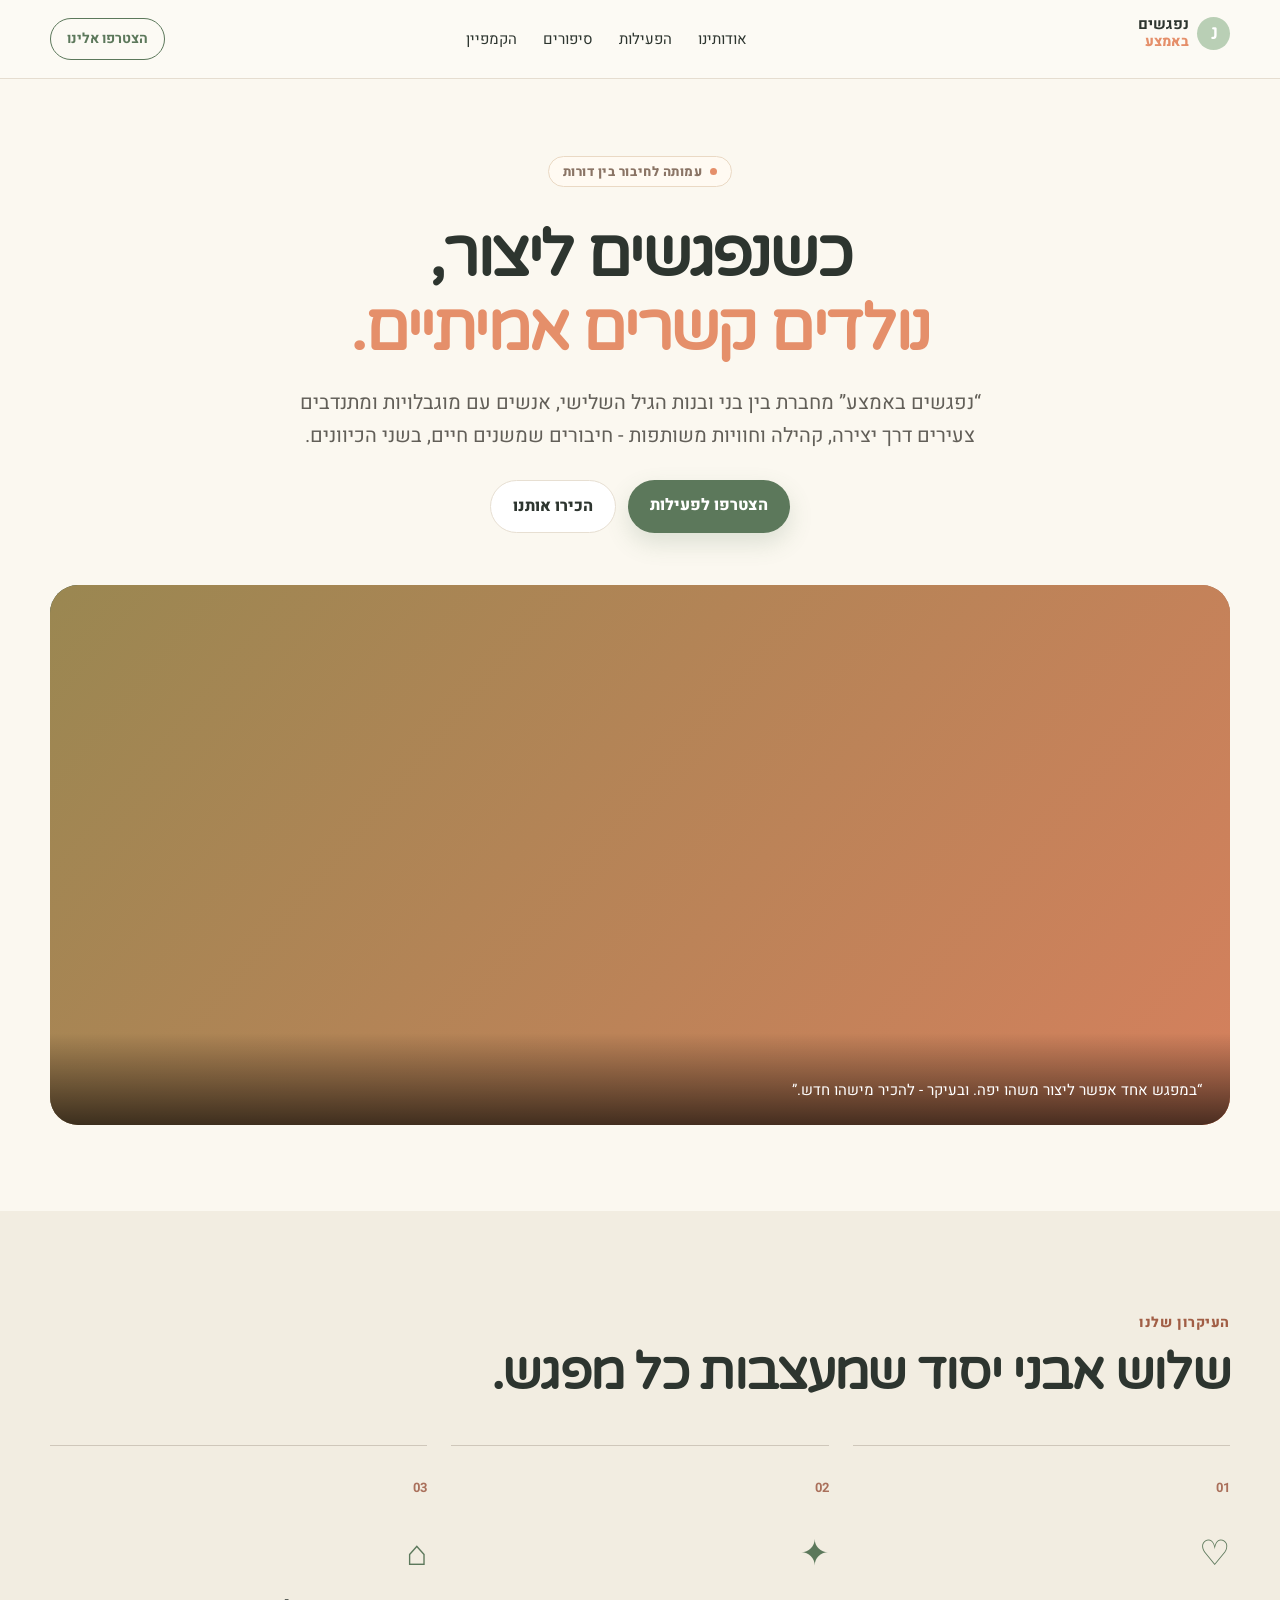
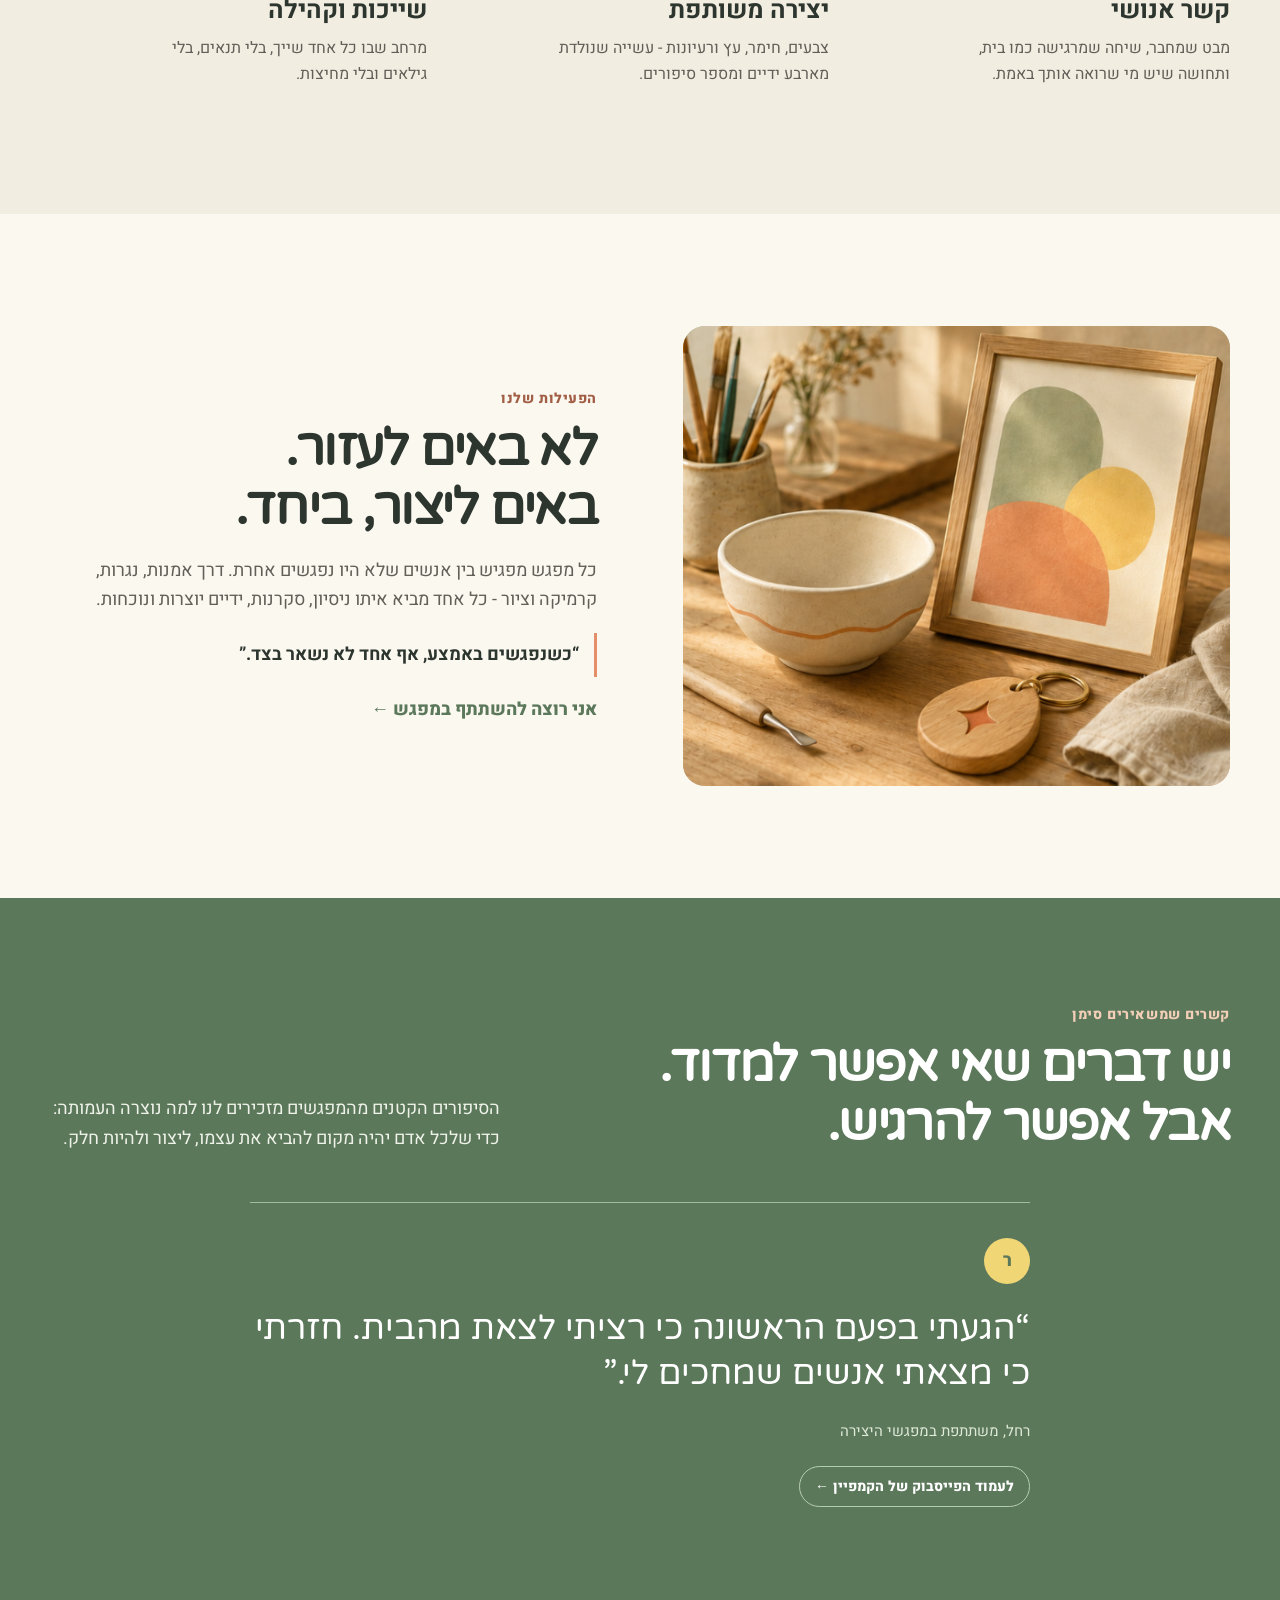
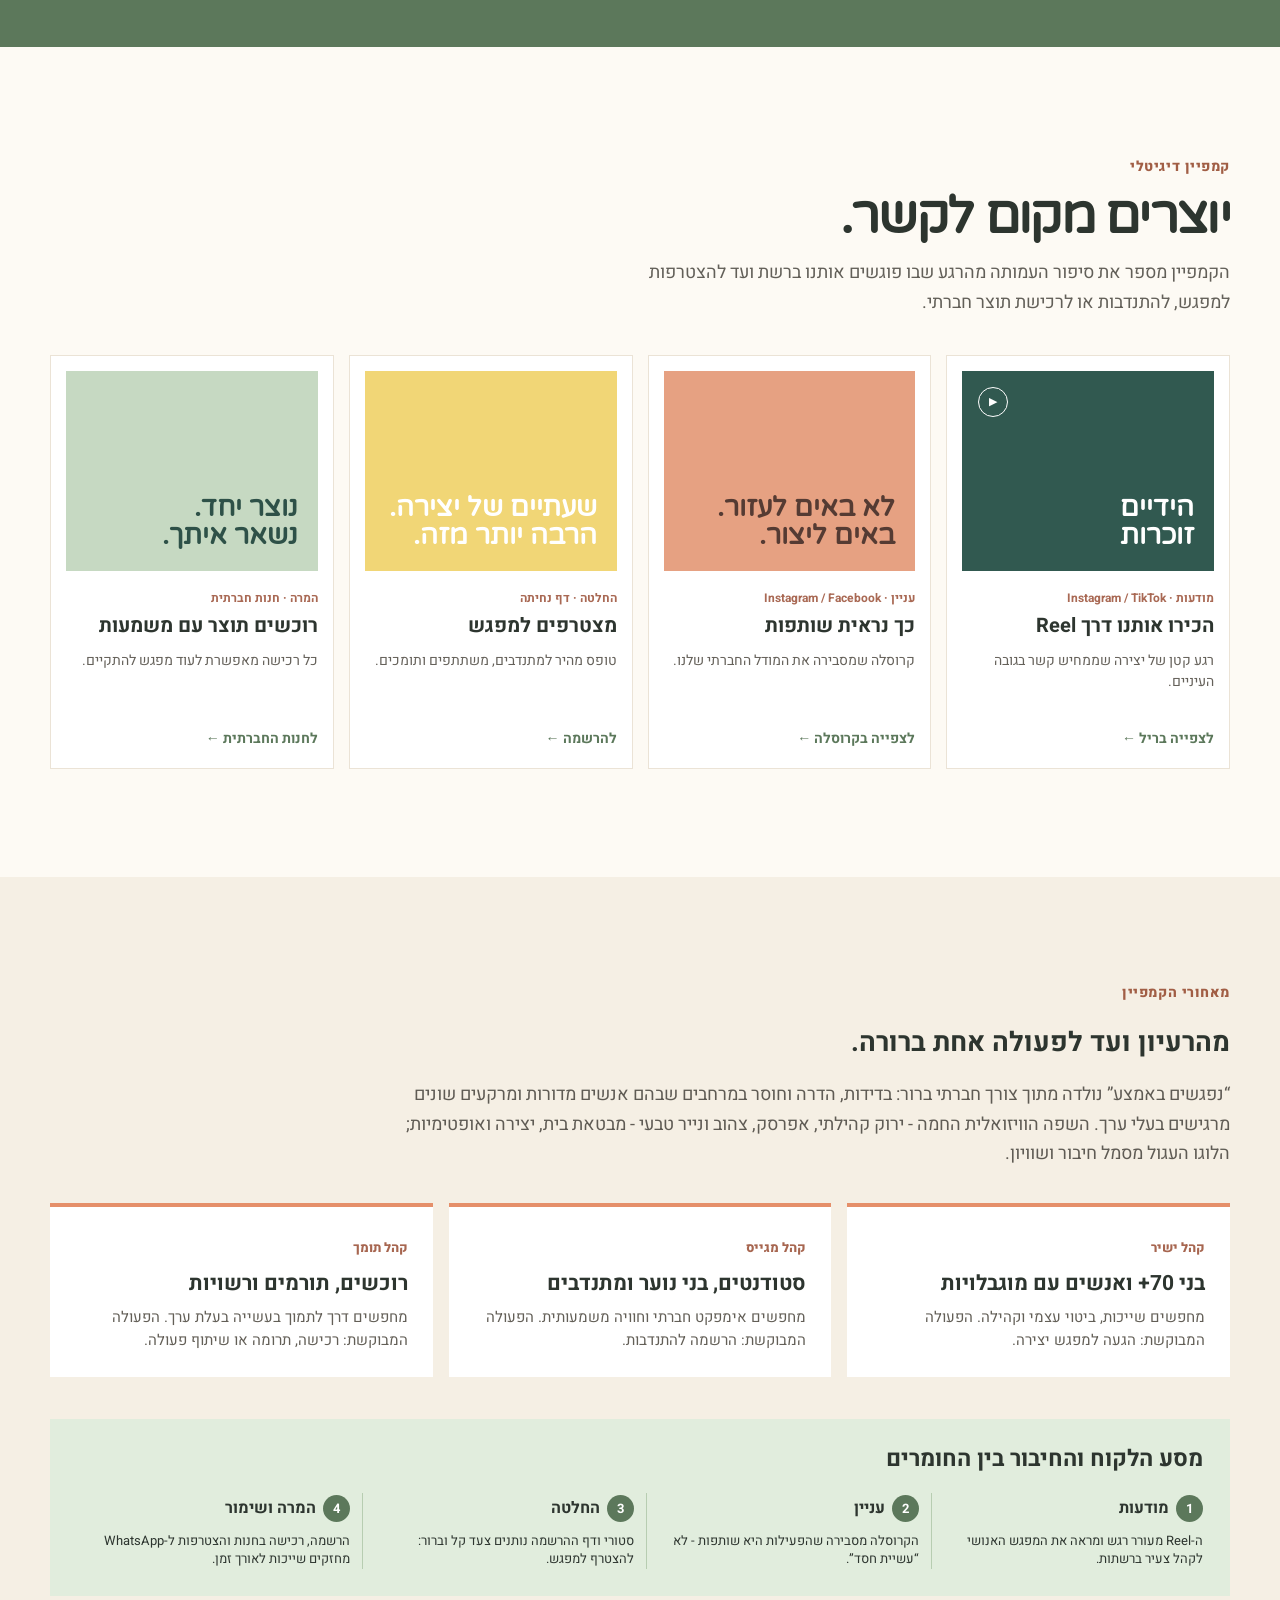
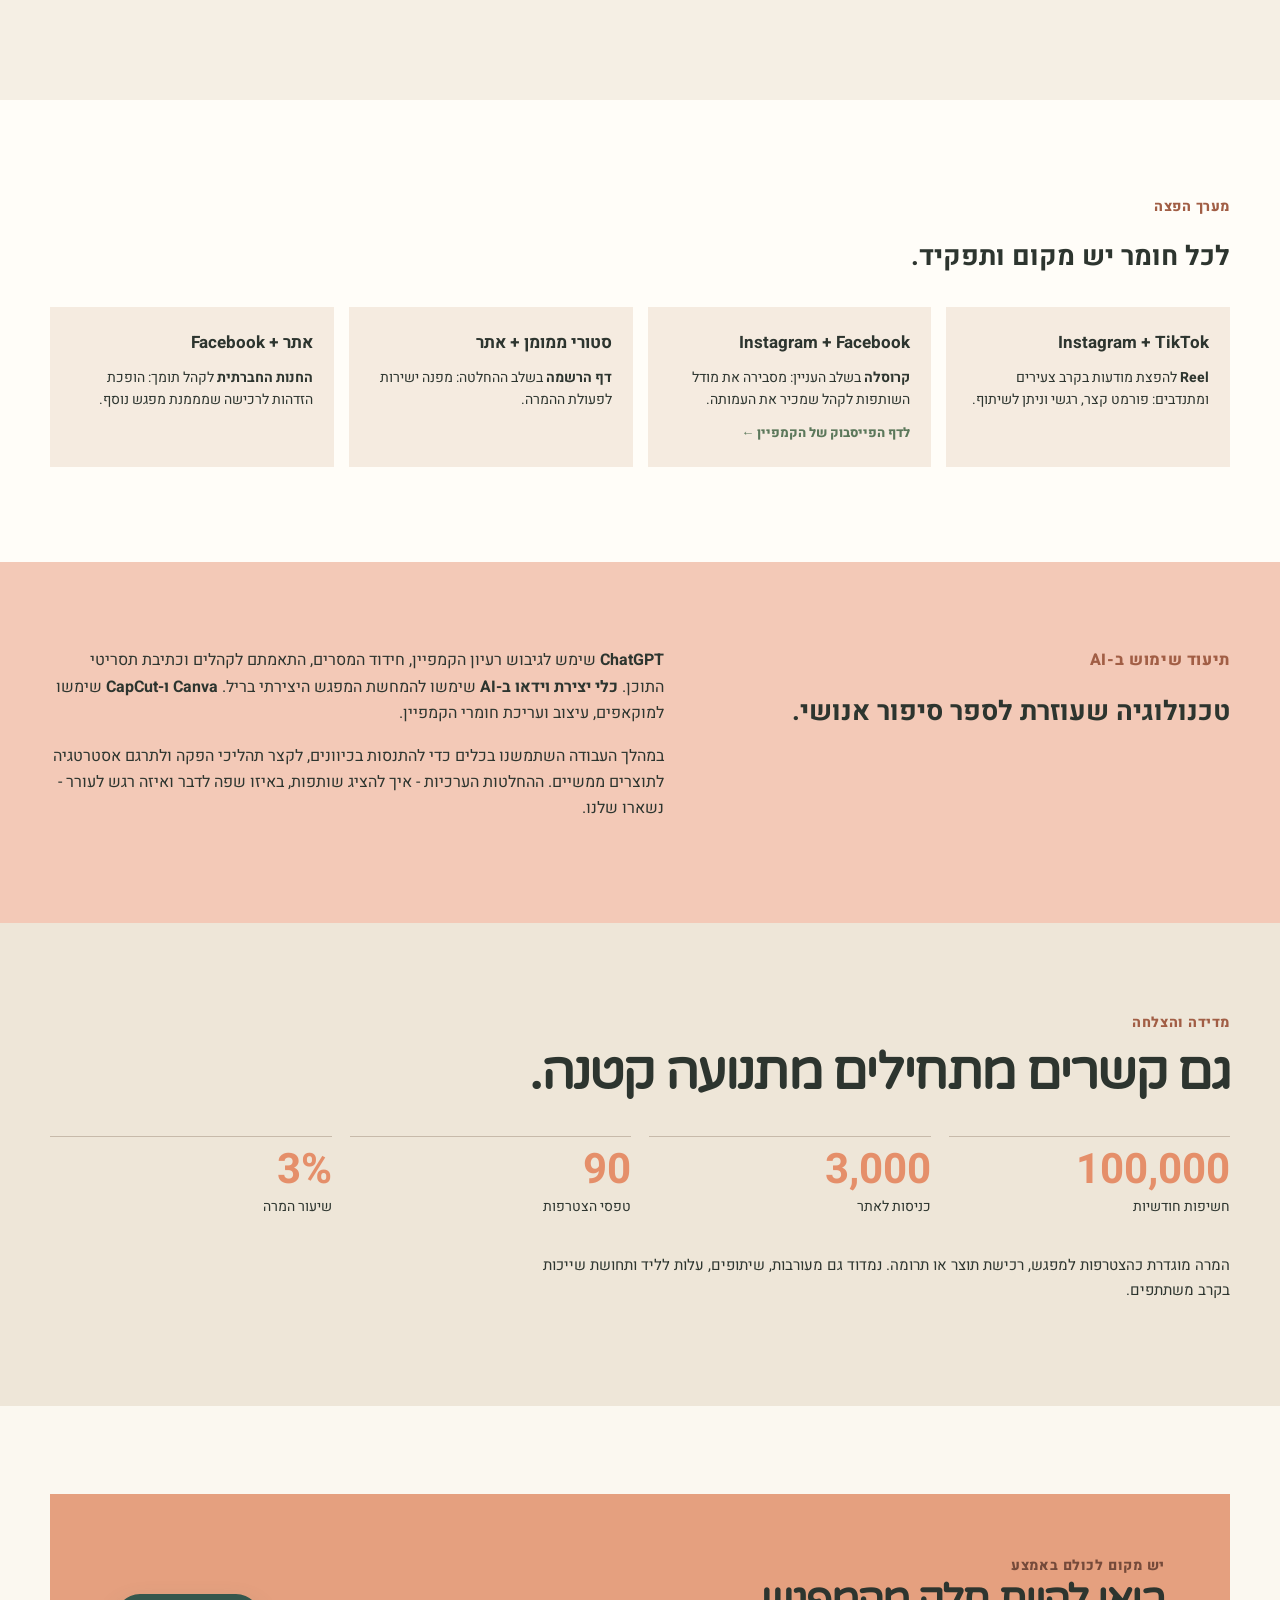
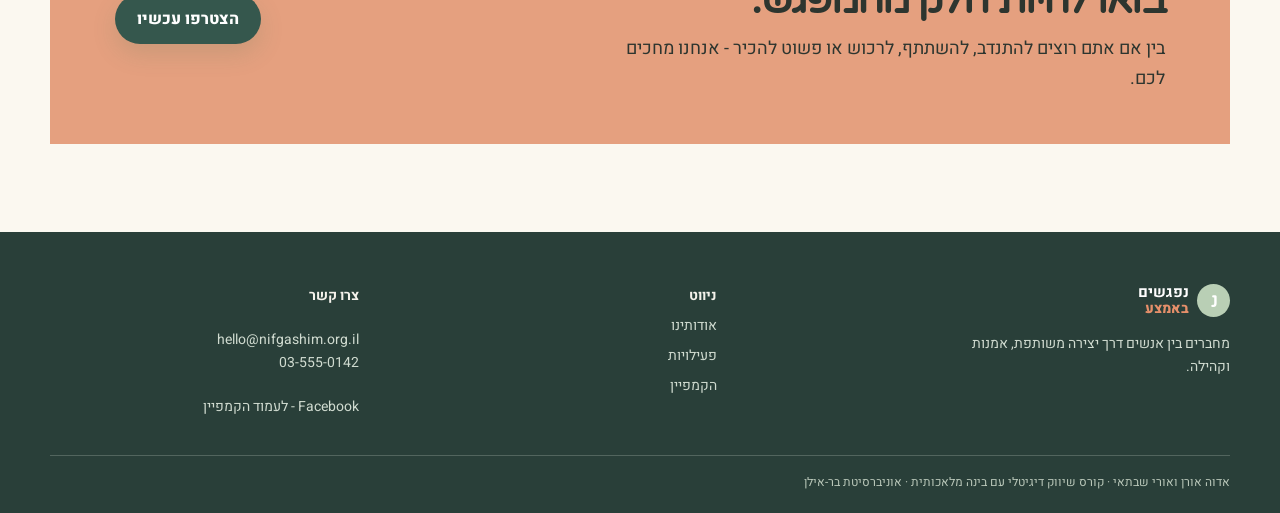
==== index.html @ edeb0e64 "Lock heart logo to a small inline size" ====
<!doctype html>
<html lang="he" dir="rtl">
<head>
  <meta charset="utf-8"><meta name="viewport" content="width=device-width, initial-scale=1">
  <title>נפגשים באמצע | יוצרים קשר, בונים משמעות</title>
  <meta name="description" content="עמותה שמחברת בין דורות ואנשים באמצעות יצירה משותפת, קהילה וקשרים אמיתיים.">
  <link rel="preconnect" href="https://fonts.googleapis.com"><link rel="preconnect" href="https://fonts.gstatic.com" crossorigin>
  <link href="https://fonts.googleapis.com/css2?family=Heebo:wght@400;500;600;700;800&family=Varela+Round&display=swap" rel="stylesheet">
  <link rel="stylesheet" href="styles.css">
</head>
<body>
  <header class="site-header"><div class="shell nav">
    <div class="brand-identity"><div class="brand-identity footer-brand"><a class="logo" href="#top"><span>נ</span><b>נפגשים</b><i>באמצע</i></a><span class="brand-heart" aria-hidden="true" style="display:inline-block;position:relative;width:36px;height:36px;overflow:hidden;flex:0 0 36px;vertical-align:middle"><img src="https://raw.githubusercontent.com/orishabtaihazut/meet-in-the-middle-campaign/main/campaign-assets/WhatsApp%20Image%202026-07-23%20at%2012.18.36.jpeg" alt="" style="position:absolute;display:block;width:129px;max-width:none;height:auto;left:-44px;top:-13px;mix-blend-mode:multiply"></span></div><span class="brand-heart" aria-hidden="true" style="display:inline-block;position:relative;width:36px;height:36px;overflow:hidden;flex:0 0 36px;vertical-align:middle"><img src="https://raw.githubusercontent.com/orishabtaihazut/meet-in-the-middle-campaign/main/campaign-assets/WhatsApp%20Image%202026-07-23%20at%2012.18.36.jpeg" alt="" style="position:absolute;display:block;width:129px;max-width:none;height:auto;left:-44px;top:-13px;mix-blend-mode:multiply"></span></div>
    <nav><a href="#about">אודותינו</a><a href="#activities">הפעילות</a><a href="#stories">סיפורים</a><a href="#campaign">הקמפיין</a></nav>
    <a class="nav-cta" href="campaign-assets/register.html">הצטרפו אלינו</a>
  </div></header>

  <main id="top">
    <section class="hero shell">
      <div class="hero-copy">
        <p class="kicker"><span></span> עמותה לחיבור בין דורות</p>
        <h1>כשנפגשים ליצור,<br><em>נולדים קשרים אמיתיים.</em></h1>
        <p class="hero-text">“נפגשים באמצע” מחברת בין בני ובנות הגיל השלישי, אנשים עם מוגבלויות ומתנדבים צעירים דרך יצירה, קהילה וחוויות משותפות - חיבורים שמשנים חיים, בשני הכיוונים.</p>
        <div class="hero-actions"><a class="button primary" href="campaign-assets/register.html">הצטרפו לפעילות</a><a class="button quiet" href="#activities">הכירו אותנו</a></div>
      </div>
      <div class="hero-media">
        <video autoplay muted loop playsinline poster="reel-poster.png"><source src="https://raw.githubusercontent.com/orishabtaihazut/meet-in-the-middle-campaign/main/campaign-assets/%D7%9C%D7%A2%D7%9E%D7%95%D7%AA%D7%94_%D7%A7%D7%95%D7%A8%D7%90%D7%99%D7%9D_%D7%B4%D7%A0%D7%A4%D7%92%D7%A9%D7%99%D7%9D_%D7%91%D7%90%D7%9E%D7%A6%D7%A2%D7%B4_.mp4" type="video/mp4"></video>
        <div class="video-fallback"><span>יוצרים<br>ביחד</span></div>
        <p>“במפגש אחד אפשר ליצור משהו יפה. ובעיקר - להכיר מישהו חדש.”</p>
      </div>
    </section>

    <section id="about" class="section principles"><div class="shell">
      <p class="section-label">העיקרון שלנו</p><h2>שלוש אבני יסוד שמעצבות כל מפגש.</h2>
      <div class="principle-grid">
        <article><span>01</span><div class="icon">♡</div><h3>קשר אנושי</h3><p>מבט שמחבר, שיחה שמרגישה כמו בית, ותחושה שיש מי שרואה אותך באמת.</p></article>
        <article><span>02</span><div class="icon">✦</div><h3>יצירה משותפת</h3><p>צבעים, חימר, עץ ורעיונות - עשייה שנולדת מארבע ידיים ומספר סיפורים.</p></article>
        <article><span>03</span><div class="icon">⌂</div><h3>שייכות וקהילה</h3><p>מרחב שבו כל אחד שייך, בלי תנאים, בלי גילאים ובלי מחיצות.</p></article>
      </div>
    </div></section>

    <section id="activities" class="story-section"><div class="shell story-layout">
      <div class="story-image"><img src="campaign-assets/%D7%A6%D7%99%D7%9C%D7%95%D7%9D%20%D7%9E%D7%A1%D7%9A%202026-07-23%20125324.png" alt="שולחן יצירה עם תוצרים של מפגש קהילתי"></div>
      <div><p class="section-label">הפעילות שלנו</p><h2>לא באים לעזור.<br>באים ליצור, ביחד.</h2><p>כל מפגש מפגיש בין אנשים שלא היו נפגשים אחרת. דרך אמנות, נגרות, קרמיקה וציור - כל אחד מביא איתו ניסיון, סקרנות, ידיים יוצרות ונוכחות.</p><p class="quote">“כשנפגשים באמצע, אף אחד לא נשאר בצד.”</p><a class="text-button" href="campaign-assets/register.html">אני רוצה להשתתף במפגש ←</a></div>
    </div></section>

    <section id="stories" class="impact"><div class="shell"><p class="section-label">קשרים שמשאירים סימן</p><div class="impact-head"><h2>יש דברים שאי אפשר למדוד.<br>אבל אפשר להרגיש.</h2><p>הסיפורים הקטנים מהמפגשים מזכירים לנו למה נוצרה העמותה: כדי שלכל אדם יהיה מקום להביא את עצמו, ליצור ולהיות חלק.</p></div>
      <div class="testimonial"><div class="avatar">ר</div><blockquote>“הגעתי בפעם הראשונה כי רציתי לצאת מהבית. חזרתי כי מצאתי אנשים שמחכים לי.”</blockquote><p>רחל, משתתפת במפגשי היצירה</p><a class="facebook-cta" href="https://www.facebook.com/profile.php?id=61591361755795&sk=about&locale=he_IL" target="_blank" rel="noopener">לעמוד הפייסבוק של הקמפיין ←</a></div>
    </div></section>

    <section id="campaign" class="campaign"><div class="shell">
      <p class="section-label">קמפיין דיגיטלי</p><h2>יוצרים מקום לקשר.</h2><p class="campaign-intro">הקמפיין מספר את סיפור העמותה מהרגע שבו פוגשים אותנו ברשת ועד להצטרפות למפגש, להתנדבות או לרכישת תוצר חברתי.</p>
      <div class="campaign-grid">
        <a href="campaign-assets/reel.html" class="campaign-card reel-card"><div class="card-visual"><span class="play">▶</span><b>הידיים<br>זוכרות</b></div><small>מודעות · Instagram / TikTok</small><h3>הכירו אותנו דרך Reel</h3><p>רגע קטן של יצירה שממחיש קשר בגובה העיניים.</p><strong>לצפייה בריל ←</strong></a>
        <a href="campaign-assets/carousel.html" class="campaign-card"><div class="card-visual peach"><b>לא באים לעזור.<br>באים ליצור.</b></div><small>עניין · Instagram / Facebook</small><h3>כך נראית שותפות</h3><p>קרוסלה שמסבירה את המודל החברתי שלנו.</p><strong>לצפייה בקרוסלה ←</strong></a>
        <a href="campaign-assets/register.html" class="campaign-card"><div class="card-visual yellow"><b>שעתיים של יצירה.<br>הרבה יותר מזה.</b></div><small>החלטה · דף נחיתה</small><h3>מצטרפים למפגש</h3><p>טופס מהיר למתנדבים, משתתפים ותומכים.</p><strong>להרשמה ←</strong></a>
        <a href="campaign-assets/shop.html" class="campaign-card"><div class="card-visual green"><b>נוצר יחד.<br>נשאר איתך.</b></div><small>המרה · חנות חברתית</small><h3>רוכשים תוצר עם משמעות</h3><p>כל רכישה מאפשרת לעוד מפגש להתקיים.</p><strong>לחנות החברתית ←</strong></a>
      </div>
    </div></section>

    <section class="campaign-blueprint"><div class="shell">
  <p class="section-label">מאחורי הקמפיין</p>
  <h2>מהרעיון ועד לפעולה אחת ברורה.</h2>
  <p class="blueprint-intro">“נפגשים באמצע” נולדה מתוך צורך חברתי ברור: בדידות, הדרה וחוסר במרחבים שבהם אנשים מדורות ומרקעים שונים מרגישים בעלי ערך. השפה הוויזואלית החמה - ירוק קהילתי, אפרסק, צהוב ונייר טבעי - מבטאת בית, יצירה ואופטימיות; הלוגו העגול מסמל חיבור ושוויון.</p>
  <div class="strategy-grid">
    <article><span>קהל ישיר</span><h3>בני 70+ ואנשים עם מוגבלויות</h3><p>מחפשים שייכות, ביטוי עצמי וקהילה. הפעולה המבוקשת: הגעה למפגש יצירה.</p></article>
    <article><span>קהל מגייס</span><h3>סטודנטים, בני נוער ומתנדבים</h3><p>מחפשים אימפקט חברתי וחוויה משמעותית. הפעולה המבוקשת: הרשמה להתנדבות.</p></article>
    <article><span>קהל תומך</span><h3>רוכשים, תורמים ורשויות</h3><p>מחפשים דרך לתמוך בעשייה בעלת ערך. הפעולה המבוקשת: רכישה, תרומה או שיתוף פעולה.</p></article>
  </div>
  <div class="funnel"><h3>מסע הלקוח והחיבור בין החומרים</h3><div><article><b>1</b><strong>מודעות</strong><p>ה-Reel מעורר רגש ומראה את המפגש האנושי לקהל צעיר ברשתות.</p></article><article><b>2</b><strong>עניין</strong><p>הקרוסלה מסבירה שהפעילות היא שותפות - לא “עשיית חסד”.</p></article><article><b>3</b><strong>החלטה</strong><p>סטורי ודף ההרשמה נותנים צעד קל וברור: להצטרף למפגש.</p></article><article><b>4</b><strong>המרה ושימור</strong><p>הרשמה, רכישה בחנות והצטרפות ל-WhatsApp מחזקים שייכות לאורך זמן.</p></article></div></div>
</div></section>
<section class="distribution-section"><div class="shell">
  <p class="section-label">מערך הפצה</p><h2>לכל חומר יש מקום ותפקיד.</h2>
  <div class="distribution-grid"><article><b>Instagram + TikTok</b><p><strong>Reel</strong> להפצת מודעות בקרב צעירים ומתנדבים: פורמט קצר, רגשי וניתן לשיתוף.</p></article><article><b>Instagram + Facebook</b><p><strong>קרוסלה</strong> בשלב העניין: מסבירה את מודל השותפות לקהל שמכיר את העמותה.</p><a class="channel-link" href="https://www.facebook.com/profile.php?id=61591361755795&sk=about&locale=he_IL" target="_blank" rel="noopener">לדף הפייסבוק של הקמפיין ←</a></article><article><b>סטורי ממומן + אתר</b><p><strong>דף הרשמה</strong> בשלב ההחלטה: מפנה ישירות לפעולת ההמרה.</p></article><article><b>אתר + Facebook</b><p><strong>החנות החברתית</strong> לקהל תומך: הופכת הזדהות לרכישה שמממנת מפגש נוסף.</p></article></div>
</div></section>
<section class="ai-section"><div class="shell ai-layout"><div><p class="section-label">תיעוד שימוש ב-AI</p><h2>טכנולוגיה שעוזרת לספר סיפור אנושי.</h2></div><div><p><strong>ChatGPT</strong> שימש לגיבוש רעיון הקמפיין, חידוד המסרים, התאמתם לקהלים וכתיבת תסריטי התוכן. <strong>כלי יצירת וידאו ב-AI</strong> שימשו להמחשת המפגש היצירתי בריל. <strong>Canva ו-CapCut</strong> שימשו למוקאפים, עיצוב ועריכת חומרי הקמפיין.</p><p>במהלך העבודה השתמשנו בכלים כדי להתנסות בכיוונים, לקצר תהליכי הפקה ולתרגם אסטרטגיה לתוצרים ממשיים. ההחלטות הערכיות - איך להציג שותפות, באיזו שפה לדבר ואיזה רגש לעורר - נשארו שלנו.</p></div></div></section>
<section class="metrics"><div class="shell"><p class="section-label">מדידה והצלחה</p><h2>גם קשרים מתחילים מתנועה קטנה.</h2><div class="metric-grid"><div><b>100,000</b><span>חשיפות חודשיות</span></div><div><b>3,000</b><span>כניסות לאתר</span></div><div><b>90</b><span>טפסי הצטרפות</span></div><div><b>3%</b><span>שיעור המרה</span></div></div><p>המרה מוגדרת כהצטרפות למפגש, רכישת תוצר או תרומה. נמדוד גם מעורבות, שיתופים, עלות לליד ותחושת שייכות בקרב משתתפים.</p></div></section>

    <section class="join"><div class="shell join-box"><div><p class="section-label">יש מקום לכולם באמצע</p><h2>בואו להיות חלק מהמפגש.</h2><p>בין אם אתם רוצים להתנדב, להשתתף, לרכוש או פשוט להכיר - אנחנו מחכים לכם.</p></div><a class="button primary" href="campaign-assets/register.html">הצטרפו עכשיו</a></div></section>
  </main>

  <footer><div class="shell footer-grid"><div><a class="logo" href="#top"><span>נ</span><b>נפגשים</b><i>באמצע</i></a><p>מחברים בין אנשים דרך יצירה משותפת, אמנות וקהילה.</p></div><div><b>ניווט</b><a href="#about">אודותינו</a><a href="#activities">פעילויות</a><a href="#campaign">הקמפיין</a></div><div><b>צרו קשר</b><p>hello@nifgashim.org.il<br>03-555-0142</p><a href="https://www.facebook.com/profile.php?id=61591361755795&sk=about&locale=he_IL" target="_blank" rel="noopener">Facebook - לעמוד הקמפיין</a></div></div><div class="shell credits">אדוה אורן ואורי שבתאי · קורס שיווק דיגיטלי עם בינה מלאכותית · אוניברסיטת בר-אילן</div></footer>
</body></html>
---- styles.css ----
:root{--ink:#2d352f;--forest:#5c785b;--sage:#b9cfb5;--peach:#e58f6a;--paper:#fbf8f0;--sand:#f2eadc;--yellow:#f1d676;--line:#e5ddd0}*{box-sizing:border-box}html{scroll-behavior:smooth}body{margin:0;background:var(--paper);color:var(--ink);font:18px/1.65 Heebo,Arial,sans-serif}.shell{width:min(1180px,calc(100% - 48px));margin:auto}.site-header{border-bottom:1px solid var(--line);background:#fcfaf4}.nav{min-height:78px;display:flex;align-items:center;justify-content:space-between;gap:24px}.logo{display:inline-grid;grid-template-columns:34px auto;grid-template-rows:17px 17px;column-gap:7px;align-items:center;line-height:1;text-decoration:none;color:var(--ink);font-weight:800}.logo span{grid-row:1/3;width:33px;height:33px;border-radius:50%;background:var(--sage);color:white;display:grid;place-items:center;font-family:'Varela Round';font-size:18px}.logo b{font-size:15px}.logo i{font-size:14px;font-style:normal;color:var(--peach)}.nav nav{display:flex;gap:26px}.nav nav a{font-size:15px;text-decoration:none;color:var(--ink)}.nav-cta{border:1px solid var(--forest);padding:8px 16px;border-radius:50px;text-decoration:none;color:var(--forest);font-size:14px;font-weight:700}.hero{padding:76px 0 86px;text-align:center}.hero-copy{max-width:850px;margin:auto}.kicker,.section-label{color:#a15e45;letter-spacing:.04em;font-size:14px;font-weight:800;margin:0 0 13px}.kicker{display:inline-flex;align-items:center;gap:8px;padding:4px 14px;border:1px solid #ead9c4;border-radius:40px;background:#fffaf2;color:#8a7465;font-size:13px}.kicker span{width:7px;height:7px;background:var(--peach);border-radius:50%}.hero h1,h2,h3{line-height:1.15}.hero h1{font-family:'Varela Round',Heebo;font-size:clamp(42px,5vw,70px);letter-spacing:-2.6px;margin:19px 0 20px}.hero h1 em{font-style:normal;color:var(--peach)}.hero-text{max-width:730px;margin:0 auto;color:#625f58;font-size:20px}.hero-actions{display:flex;justify-content:center;gap:12px;margin:28px 0 52px}.button{display:inline-block;padding:12px 22px;border-radius:50px;text-decoration:none;font-weight:800;font-size:16px}.primary{background:var(--forest);color:white;box-shadow:0 10px 23px #5c785b30}.quiet{background:#fff;border:1px solid #e7dfd2;color:var(--ink)}.hero-media{height:min(64vw,540px);position:relative;overflow:hidden;border-radius:28px;background:linear-gradient(130deg,#9a8751,#d5805d)}.hero-media video{width:100%;height:100%;object-fit:cover;display:block}.video-fallback{position:absolute;inset:0;display:grid;place-items:center;color:#fff;font:bold 70px/1 'Varela Round';background:radial-gradient(circle,#8aa58a 0 21%,transparent 22%),linear-gradient(130deg,#2e4d45,#d4815d);z-index:-1}.hero-media p{position:absolute;bottom:0;margin:0;width:100%;padding:45px 28px 22px;background:linear-gradient(transparent,rgba(0,0,0,.65));color:white;text-align:right;font-size:15px}.section{padding:100px 0}.principles{background:#f2ede1}.section-label{margin-bottom:10px}.principles h2,.story-layout h2,.impact h2,.campaign h2,.metrics h2,.join h2{font-family:'Varela Round',Heebo;font-size:clamp(34px,4vw,52px);letter-spacing:-1.7px;margin:0}.principle-grid{display:grid;grid-template-columns:repeat(3,1fr);gap:24px;margin-top:42px}.principle-grid article{padding:26px 0;border-top:1px solid #cfc7ba}.principle-grid span{color:#aa705b;font-size:13px;font-weight:700}.icon{font-size:35px;color:var(--forest);margin:25px 0 13px}.principle-grid h3{font-size:25px;margin:0 0 9px}.principle-grid p{font-size:16px;max-width:295px;margin:0;color:#625f58}.story-section{padding:112px 0}.story-layout{display:grid;grid-template-columns:1fr 1fr;gap:86px;align-items:center}.story-image{height:460px;border-radius:22px;position:relative;overflow:hidden;background:linear-gradient(145deg,#a7c1a3,#e79670);display:grid;place-items:center}.round-art{height:210px;width:210px;border-radius:50%;display:grid;place-items:center;background:#f4db7e;color:#e68967;font-size:95px}.story-image p{position:absolute;bottom:15px;right:20px;color:#fff;font-weight:700;margin:0}.story-layout>div:last-child>p:not(.section-label):not(.quote){color:#625f58}.quote{border-right:3px solid var(--peach);padding:7px 15px;font-weight:700}.text-button{color:var(--forest);font-weight:800;text-decoration:none}.impact{padding:105px 0;background:var(--forest);color:white}.impact .section-label{color:#f4cfb8}.impact-head{display:grid;grid-template-columns:1.2fr .8fr;gap:55px;align-items:end}.impact-head p{margin:0;color:#eff3e9}.testimonial{margin:48px auto 0;max-width:780px;padding:35px 0;border-top:1px solid #a2bc9c}.avatar{width:46px;height:46px;border-radius:50%;background:var(--yellow);display:grid;place-items:center;color:var(--forest);font-weight:800}.testimonial blockquote{font-family:'Varela Round';font-size:clamp(22px,3vw,34px);line-height:1.35;margin:22px 0}.testimonial p{font-size:15px;color:#dfead9}.campaign{padding:108px 0;background:#fdfaf4}.campaign-intro{max-width:640px;margin-top:11px;color:#625f58}.campaign-grid{display:grid;grid-template-columns:repeat(4,1fr);gap:15px;margin-top:37px}.campaign-card{background:#fff;text-decoration:none;color:var(--ink);border:1px solid #ebe3d6;padding:15px;transition:transform .18s}.campaign-card:hover{transform:translateY(-4px)}.card-visual{height:200px;background:#315950;color:#fff;padding:20px;display:flex;flex-direction:column;justify-content:end;font-size:27px;line-height:1.05;position:relative}.card-visual b{font-family:'Varela Round'}.play{position:absolute;top:16px;left:16px;border:1px solid #fff;border-radius:50%;width:30px;height:30px;font-size:11px;display:grid;place-items:center}.peach{background:#e6a182;color:#553b33}.yellow{background:var(--yellow)}.green{background:#c6d9c2;color:#2e5148}.campaign-card small{display:block;color:#a96954;font-weight:700;font-size:12px;margin-top:18px}.campaign-card h3{font-size:20px;margin:6px 0}.campaign-card p{font-size:14px;line-height:1.45;color:#65615a;min-height:58px}.campaign-card strong{color:var(--forest);font-size:14px}.metrics{background:#eee6d8;padding:88px 0}.metric-grid{display:grid;grid-template-columns:repeat(4,1fr);gap:18px;margin:33px 0}.metric-grid div{border-top:1px solid #c7baaa;padding-top:12px}.metric-grid b{display:block;font-size:42px;line-height:1;color:var(--peach)}.metric-grid span{font-size:14px}.metrics>div>p:last-child{font-size:15px;max-width:720px}.join{padding:88px 0}.join-box{background:#e5a07f;padding:50px 65px;display:flex;justify-content:space-between;align-items:center;gap:35px}.join .section-label{color:#754a3a}.join h2{font-size:41px}.join p{max-width:570px;margin:10px 0 0}.join .primary{background:#35574d}footer{background:#293f39;color:#f4f2eb;padding:52px 0 20px}.footer-grid{display:grid;grid-template-columns:1.5fr 1fr 1fr;gap:50px}.footer-grid .logo{color:#fff}.footer-grid p{font-size:14px;color:#d0dbd0;max-width:300px}.footer-grid>div:nth-child(n+2){display:flex;flex-direction:column;gap:7px;font-size:14px}.footer-grid a{color:#d0dbd0;text-decoration:none}.credits{border-top:1px solid #52655e;margin-top:37px;padding-top:17px;font-size:12px;color:#b9c7b9}@media(max-width:760px){.shell{width:calc(100% - 32px)}nav nav,.nav-cta{display:none}.hero{padding:55px 0 60px}.hero-text{font-size:17px}.hero-media{height:390px}.section,.story-section,.impact,.campaign{padding:70px 0}.principle-grid,.campaign-grid,.metric-grid{grid-template-columns:1fr 1fr}.story-layout,.impact-head{grid-template-columns:1fr;gap:30px}.story-image{height:330px}.join-box{padding:35px;display:block}.join .button{margin-top:23px}.footer-grid{grid-template-columns:1fr;gap:25px}}@media(max-width:460px){.principle-grid,.campaign-grid,.metric-grid{grid-template-columns:1fr}.hero h1{font-size:40px}.hero-actions{flex-direction:column}.button{text-align:center}.hero-media{height:310px}}.campaign-blueprint{padding:104px 0;background:#f5efe4}.blueprint-intro{max-width:850px;margin:14px 0 34px;color:#5f5b54}.strategy-grid{display:grid;grid-template-columns:repeat(3,1fr);gap:16px}.strategy-grid article{padding:25px;background:#fff;border-top:4px solid var(--peach)}.strategy-grid span{font-size:13px;color:#a76650;font-weight:800}.strategy-grid h3{font-size:21px;margin:10px 0}.strategy-grid p{font-size:15px;line-height:1.55;margin:0;color:#635f57}.funnel{margin-top:42px;padding:27px;background:#e1eddd}.funnel h3{font-size:23px;margin:0 0 20px}.funnel>div{display:grid;grid-template-columns:repeat(4,1fr);gap:12px}.funnel article{padding-left:10px;border-left:1px solid #b7cdb1}.funnel article:last-child{border-left:0}.funnel b{display:inline-grid;width:27px;height:27px;place-items:center;border-radius:50%;background:var(--forest);color:#fff;font-size:13px;margin-left:7px}.funnel strong{font-size:16px}.funnel p{font-size:13px;line-height:1.45;margin:9px 0 0}.distribution-section{padding:95px 0;background:#fffdf8}.distribution-grid{display:grid;grid-template-columns:repeat(4,1fr);gap:15px;margin-top:35px}.distribution-grid article{padding:21px;background:#f5ebe0}.distribution-grid b{font-size:17px}.distribution-grid p{font-size:14px;line-height:1.55;margin:10px 0 0}.ai-section{padding:85px 0;background:#f3c9b7}.ai-layout{display:grid;grid-template-columns:1fr 1.25fr;gap:75px}.ai-layout p{font-size:16px;line-height:1.65;margin:0 0 16px}@media(max-width:760px){.strategy-grid,.distribution-grid,.funnel>div,.ai-layout{grid-template-columns:1fr}.funnel article{border-left:0;border-bottom:1px solid #b7cdb1;padding:0 0 12px}.funnel article:last-child{border-bottom:0}}.channel-link{display:inline-block;margin-top:11px;color:var(--forest);font-size:13px;font-weight:800;text-decoration:none}.facebook-cta{display:inline-block;margin-top:7px;color:#fff;border:1px solid #b7cdb1;border-radius:30px;padding:8px 15px;font-size:14px;font-weight:800;text-decoration:none}
.story-image img{width:100%;height:100%;display:block;object-fit:cover;object-position:right center}

.brand-identity{display:flex;align-items:center;gap:9px}.brand-heart{width:42px;height:42px;overflow:hidden;position:relative;display:block;flex:0 0 42px}.brand-heart img{position:absolute;width:150px;max-width:none;height:auto;left:-52px;top:-15px;mix-blend-mode:multiply}.footer-brand{margin-bottom:12px}.footer-brand .brand-heart{width:39px;height:39px;flex-basis:39px}.footer-brand .brand-heart img{transform:scale(.93);transform-origin:top left}@media(max-width:460px){.brand-heart{width:38px;height:38px;flex-basis:38px}}
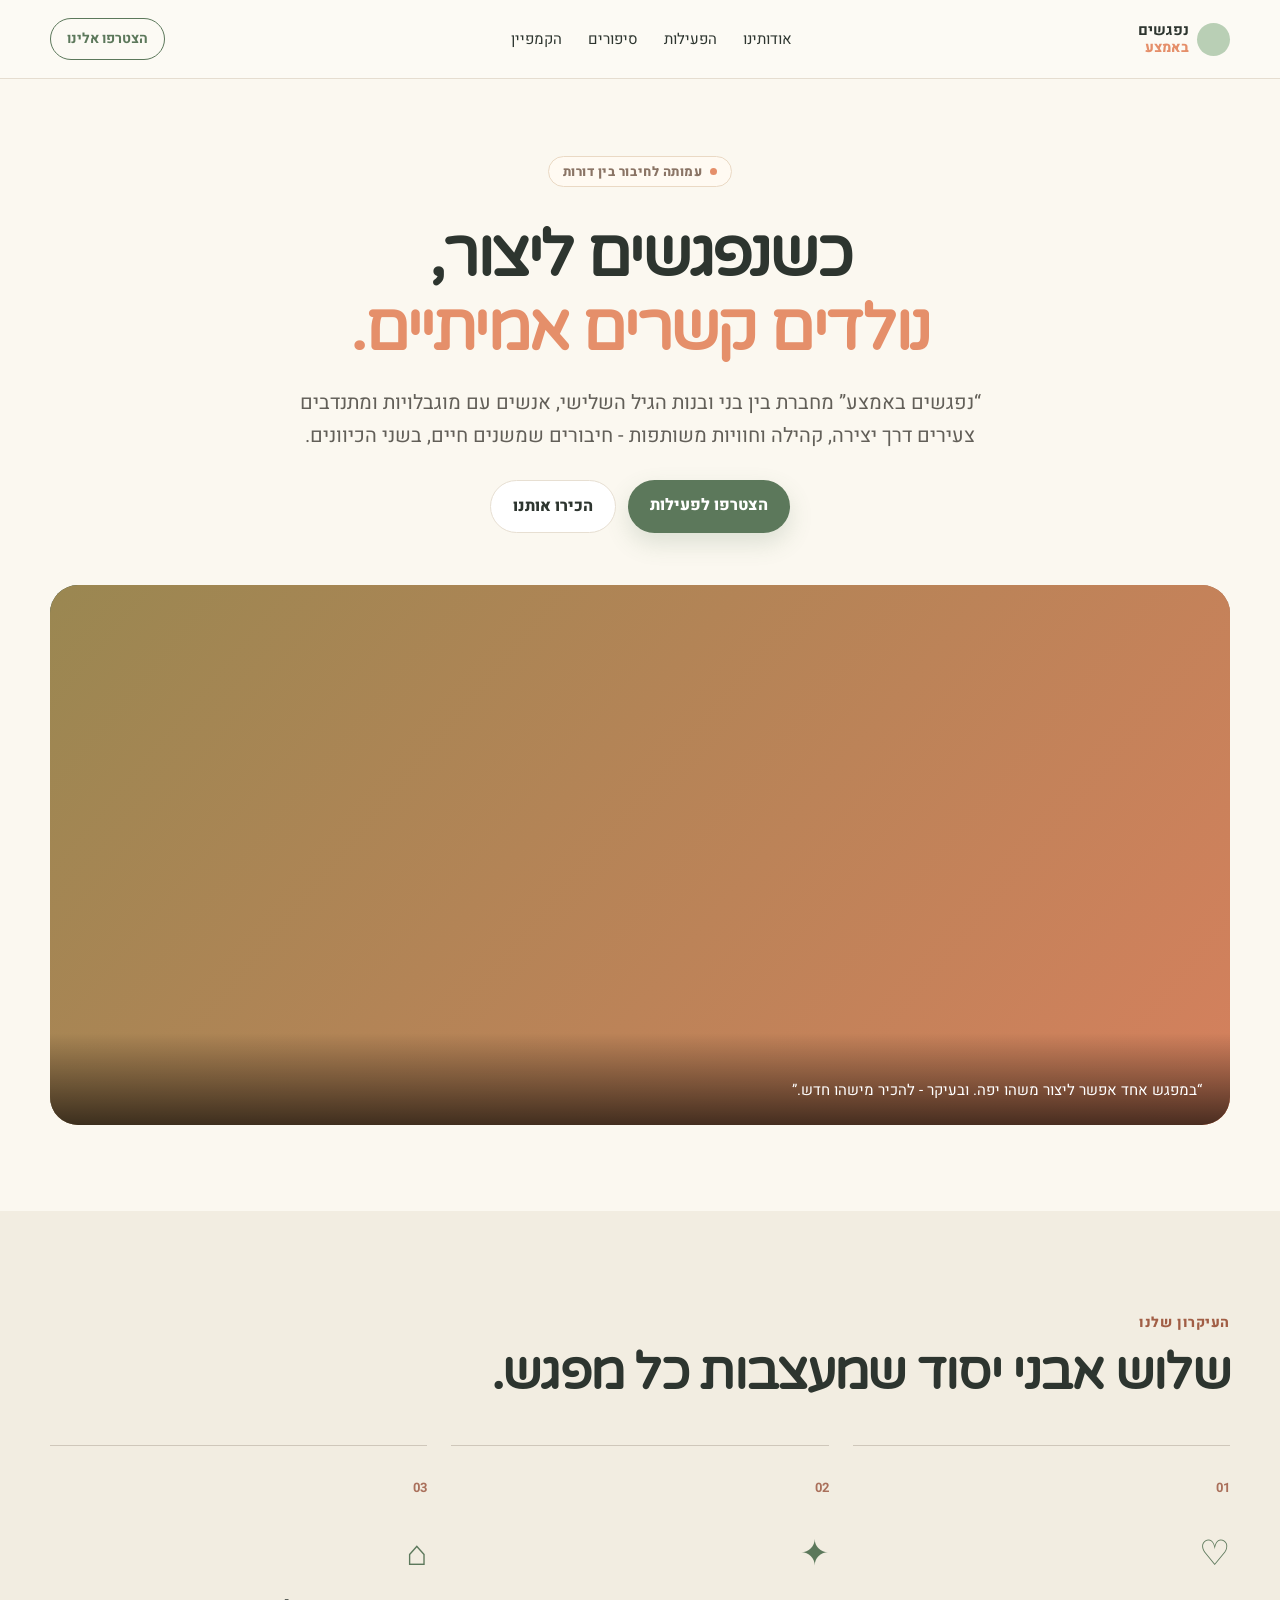
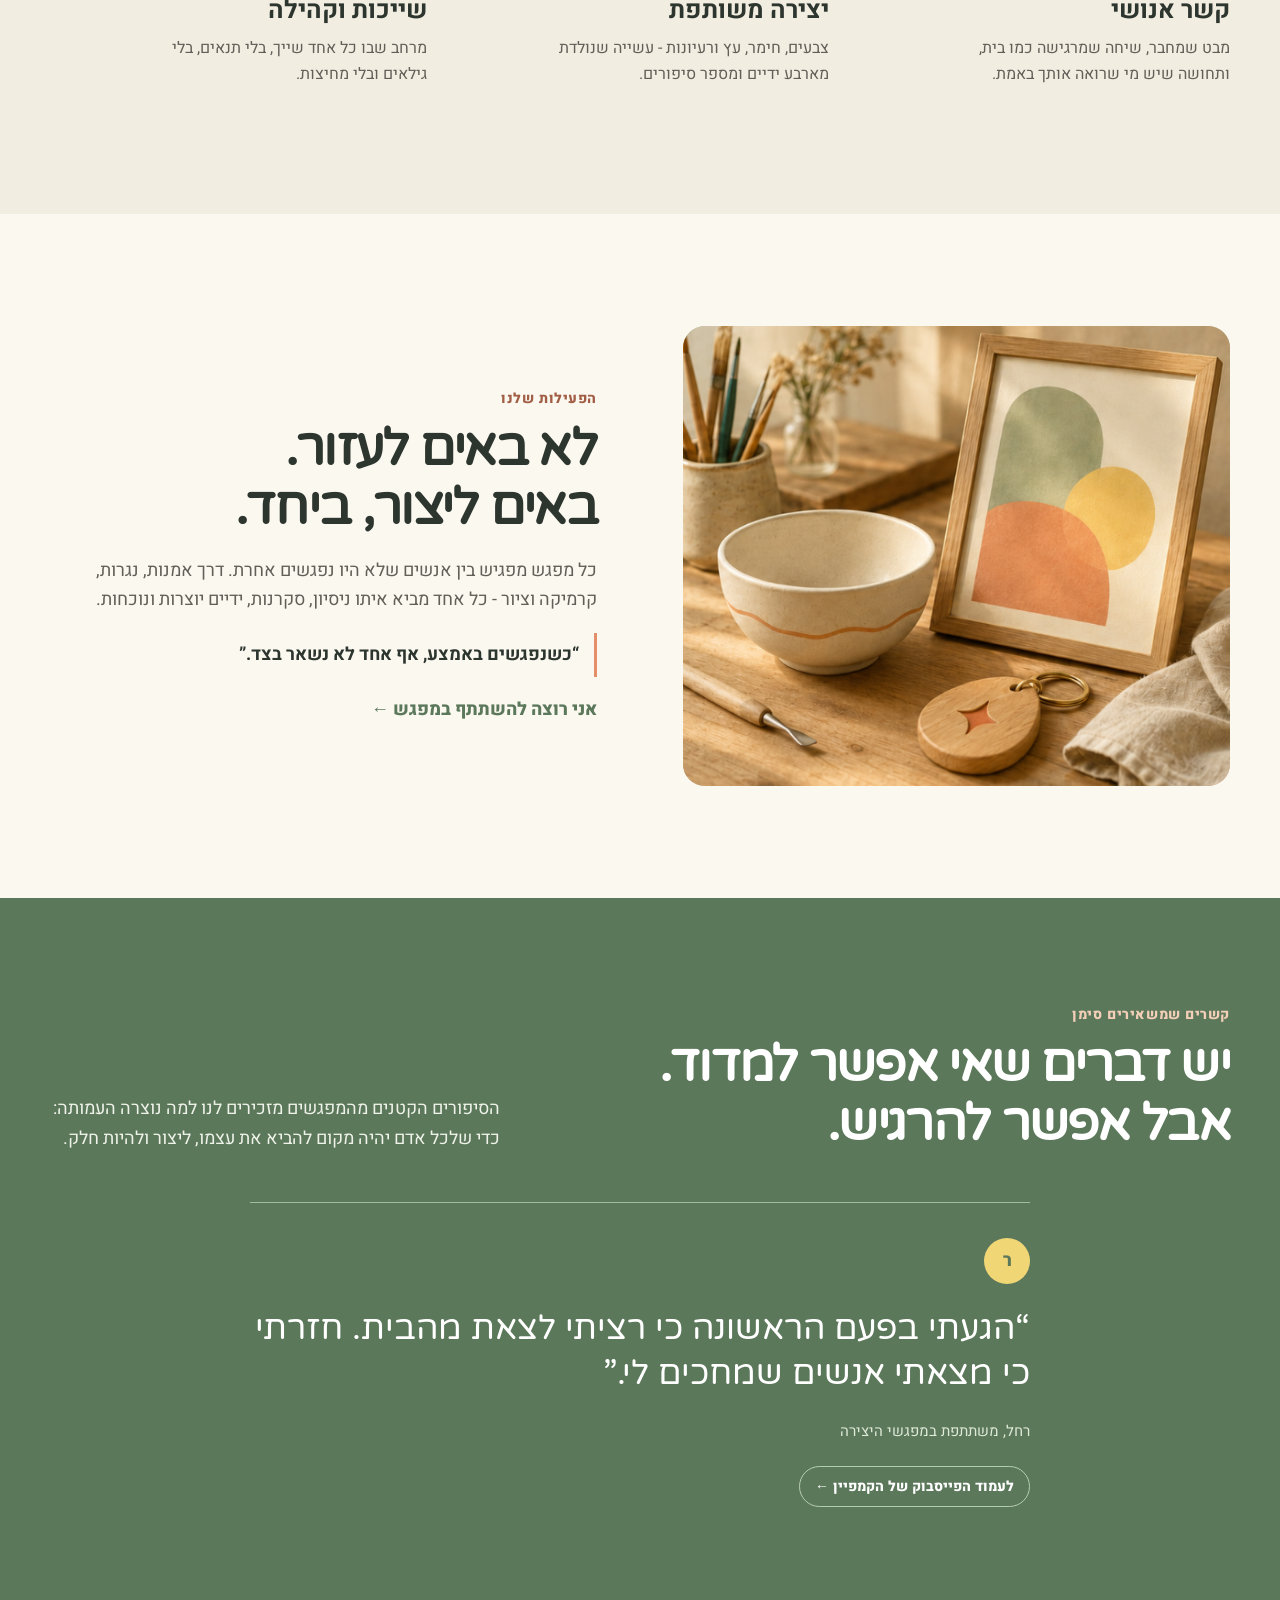
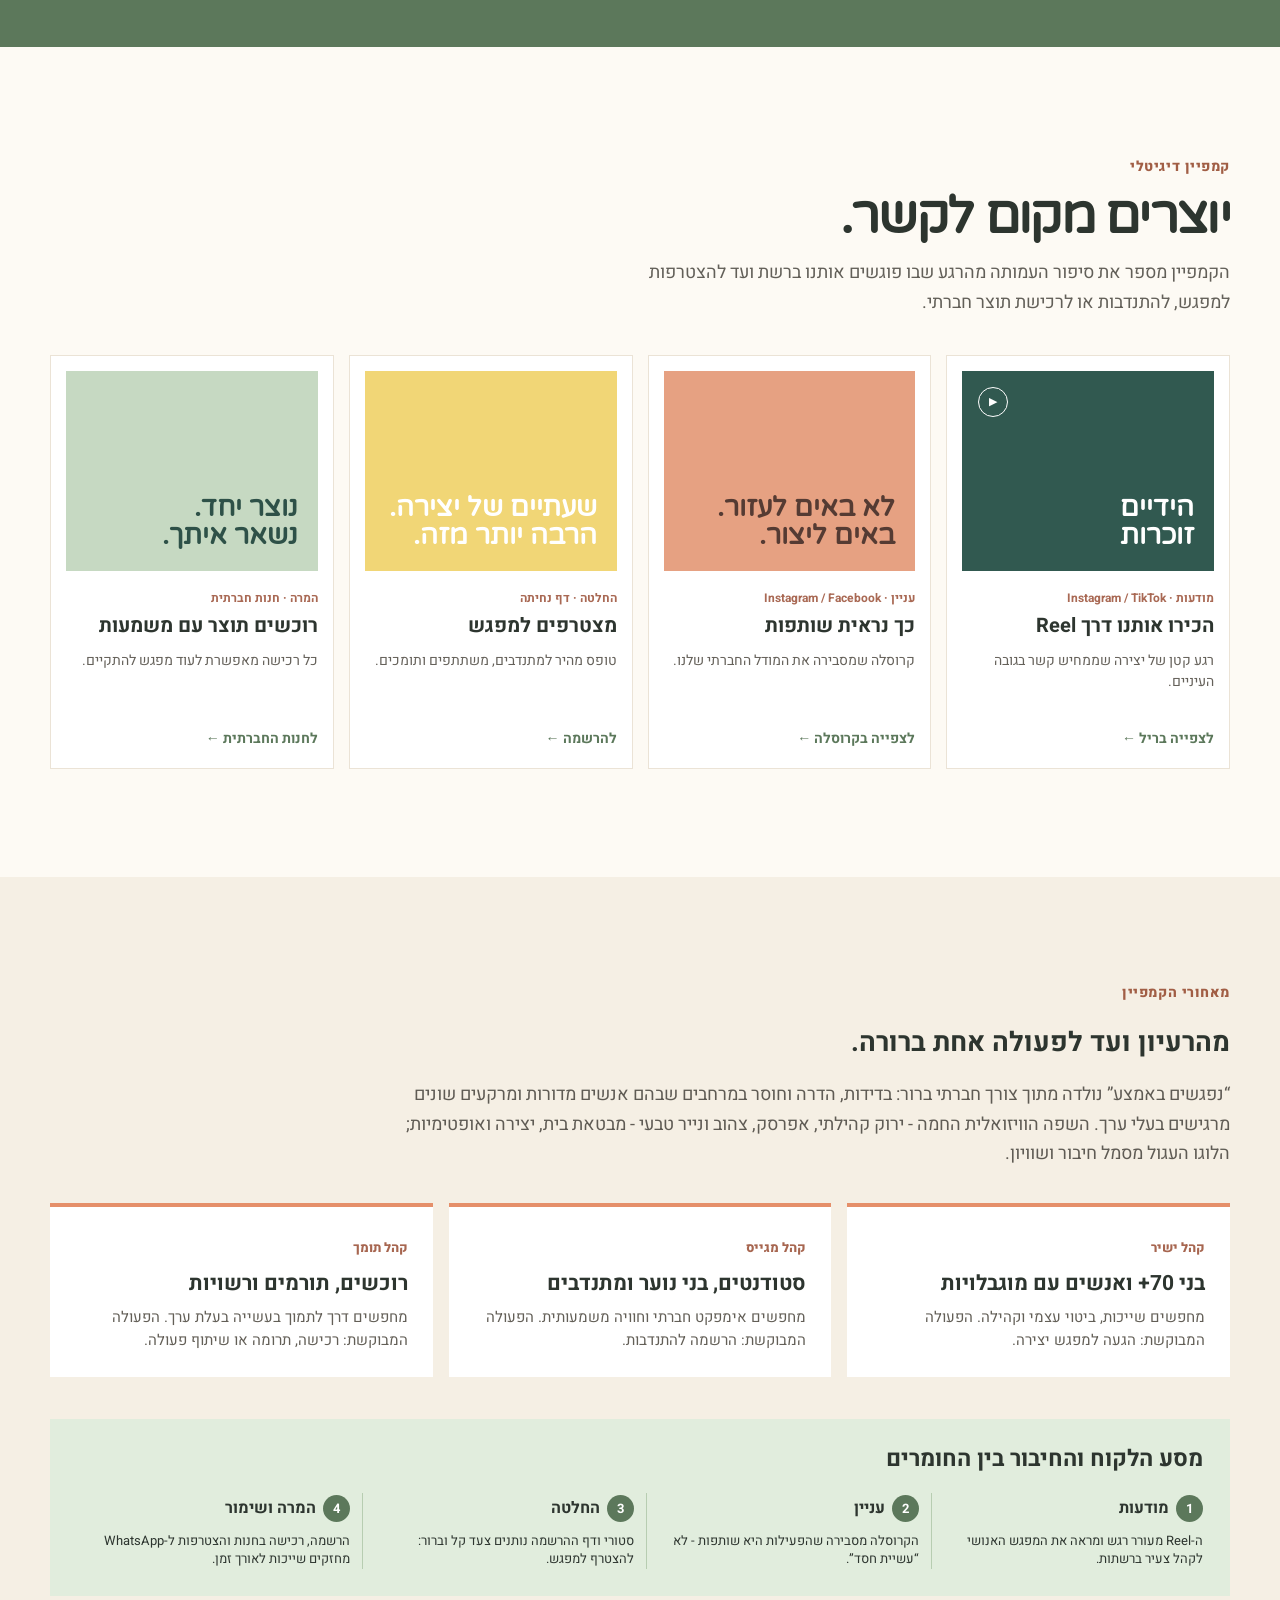
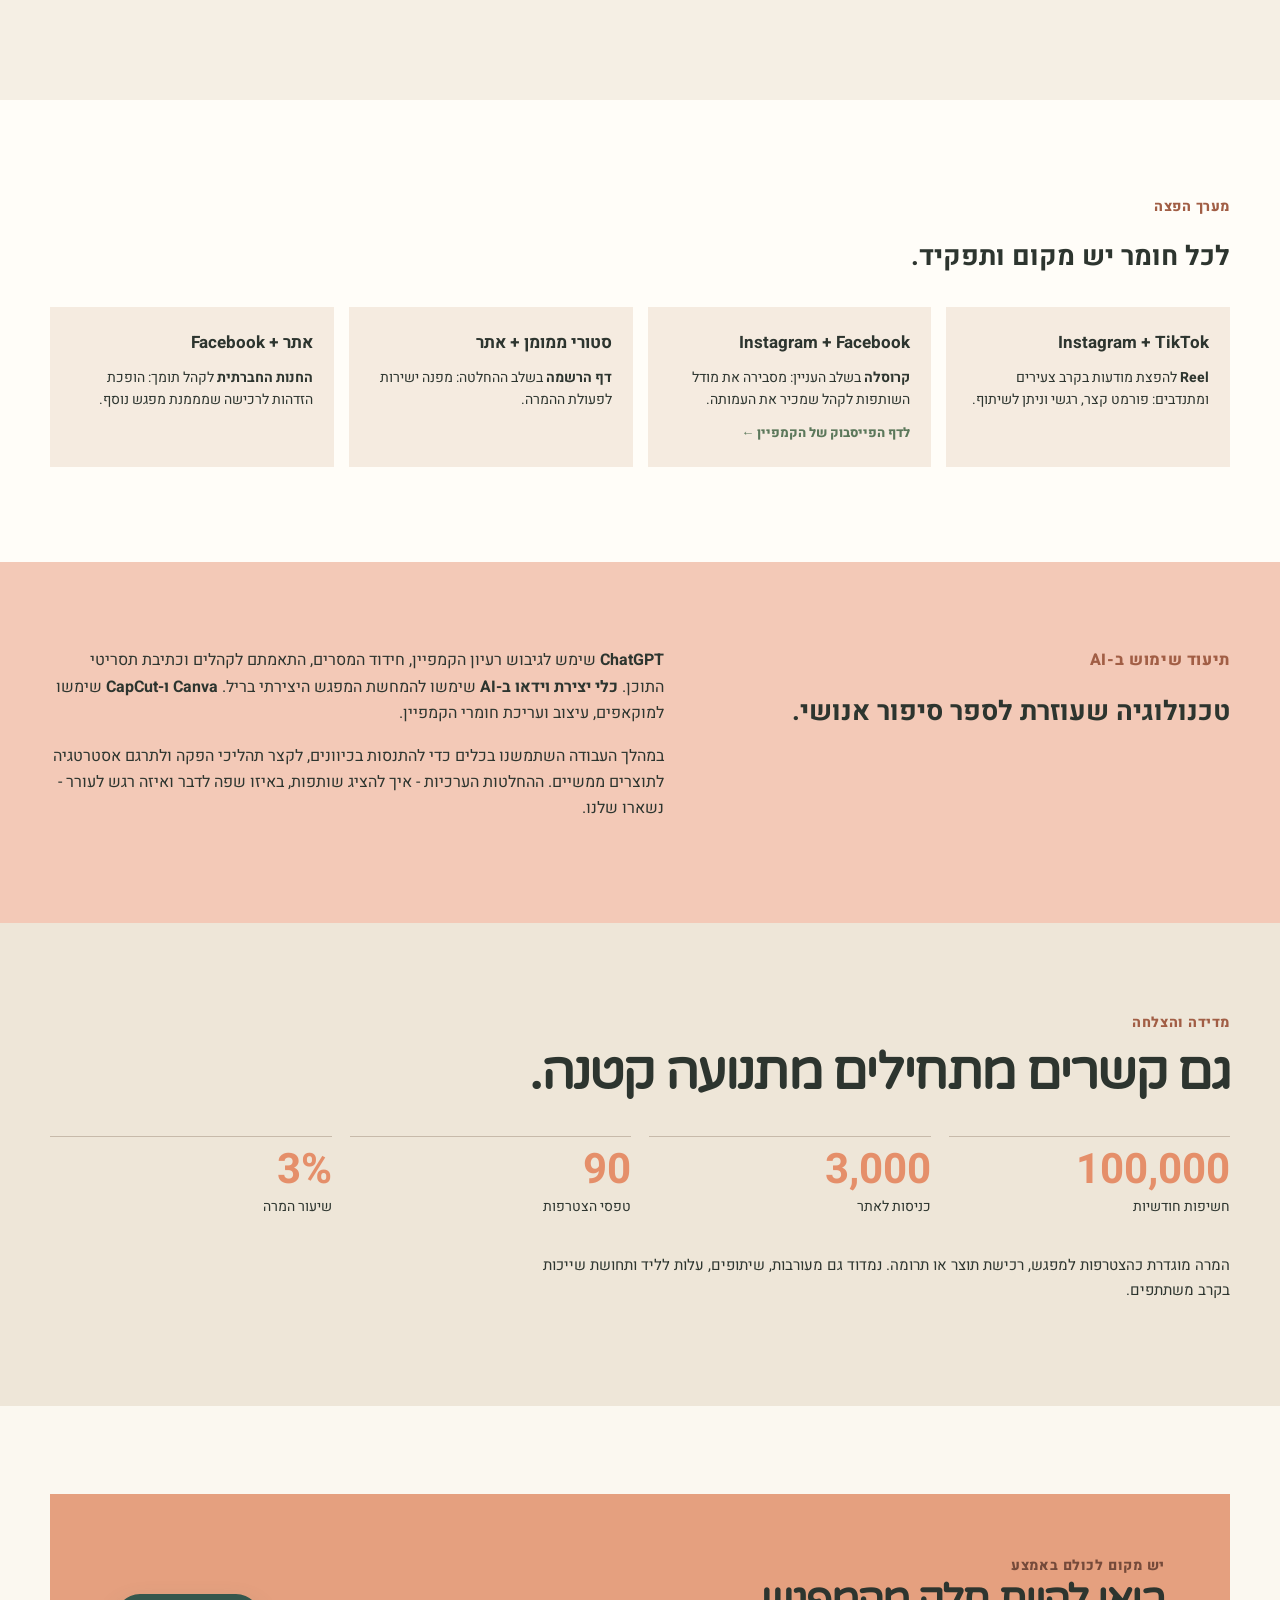
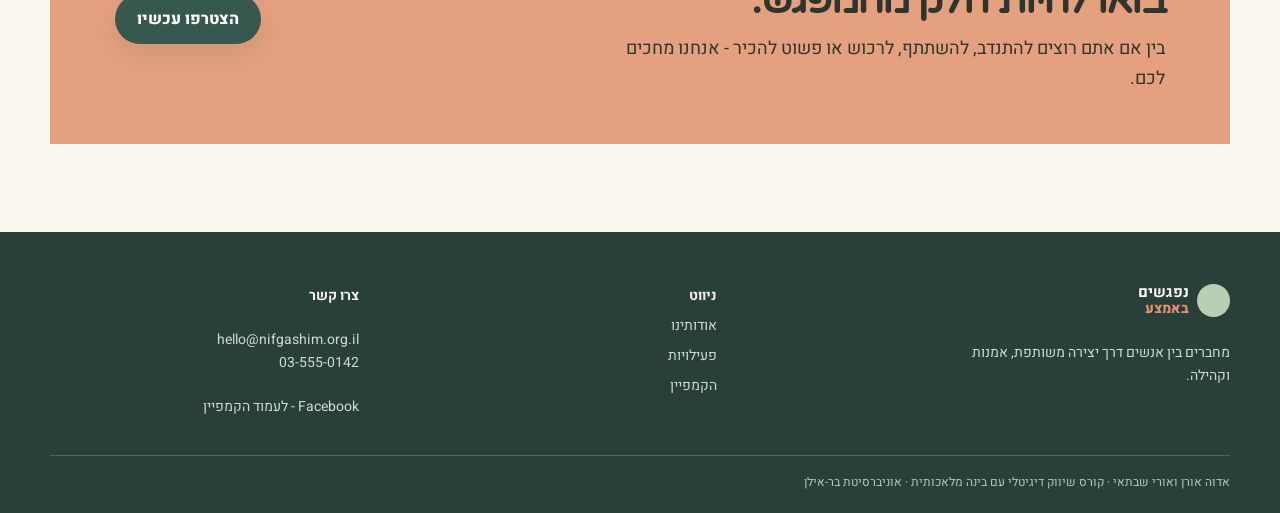
==== commit 81cc9037: "Put heart symbol inside logo circle" ====
--- a/index.html
+++ b/index.html
@@ -10,7 +10,7 @@
 </head>
 <body>
   <header class="site-header"><div class="shell nav">
-    <div class="brand-identity"><div class="brand-identity footer-brand"><a class="logo" href="#top"><span>נ</span><b>נפגשים</b><i>באמצע</i></a><span class="brand-heart" aria-hidden="true" style="display:inline-block;position:relative;width:36px;height:36px;overflow:hidden;flex:0 0 36px;vertical-align:middle"><img src="https://raw.githubusercontent.com/orishabtaihazut/meet-in-the-middle-campaign/main/campaign-assets/WhatsApp%20Image%202026-07-23%20at%2012.18.36.jpeg" alt="" style="position:absolute;display:block;width:129px;max-width:none;height:auto;left:-44px;top:-13px;mix-blend-mode:multiply"></span></div><span class="brand-heart" aria-hidden="true" style="display:inline-block;position:relative;width:36px;height:36px;overflow:hidden;flex:0 0 36px;vertical-align:middle"><img src="https://raw.githubusercontent.com/orishabtaihazut/meet-in-the-middle-campaign/main/campaign-assets/WhatsApp%20Image%202026-07-23%20at%2012.18.36.jpeg" alt="" style="position:absolute;display:block;width:129px;max-width:none;height:auto;left:-44px;top:-13px;mix-blend-mode:multiply"></span></div>
+    <a class="logo" href="#top"><span class="logo-mark" aria-hidden="true" style="grid-row:1/3;width:33px;height:33px;border-radius:50%;background:#b9cfb5;overflow:hidden;position:relative;display:block"><img src="https://raw.githubusercontent.com/orishabtaihazut/meet-in-the-middle-campaign/main/campaign-assets/WhatsApp%20Image%202026-07-23%20at%2012.18.36.jpeg" alt="" style="position:absolute;display:block;width:118px;max-width:none;height:auto;left:-41px;top:-12px;mix-blend-mode:multiply"></span><b>נפגשים</b><i>באמצע</i></a>
     <nav><a href="#about">אודותינו</a><a href="#activities">הפעילות</a><a href="#stories">סיפורים</a><a href="#campaign">הקמפיין</a></nav>
     <a class="nav-cta" href="campaign-assets/register.html">הצטרפו אלינו</a>
   </div></header>
@@ -79,5 +79,5 @@
     <section class="join"><div class="shell join-box"><div><p class="section-label">יש מקום לכולם באמצע</p><h2>בואו להיות חלק מהמפגש.</h2><p>בין אם אתם רוצים להתנדב, להשתתף, לרכוש או פשוט להכיר - אנחנו מחכים לכם.</p></div><a class="button primary" href="campaign-assets/register.html">הצטרפו עכשיו</a></div></section>
   </main>
 
-  <footer><div class="shell footer-grid"><div><a class="logo" href="#top"><span>נ</span><b>נפגשים</b><i>באמצע</i></a><p>מחברים בין אנשים דרך יצירה משותפת, אמנות וקהילה.</p></div><div><b>ניווט</b><a href="#about">אודותינו</a><a href="#activities">פעילויות</a><a href="#campaign">הקמפיין</a></div><div><b>צרו קשר</b><p>hello@nifgashim.org.il<br>03-555-0142</p><a href="https://www.facebook.com/profile.php?id=61591361755795&sk=about&locale=he_IL" target="_blank" rel="noopener">Facebook - לעמוד הקמפיין</a></div></div><div class="shell credits">אדוה אורן ואורי שבתאי · קורס שיווק דיגיטלי עם בינה מלאכותית · אוניברסיטת בר-אילן</div></footer>
+  <footer><div class="shell footer-grid"><div><a class="logo" href="#top"><span class="logo-mark" aria-hidden="true" style="grid-row:1/3;width:33px;height:33px;border-radius:50%;background:#b9cfb5;overflow:hidden;position:relative;display:block"><img src="https://raw.githubusercontent.com/orishabtaihazut/meet-in-the-middle-campaign/main/campaign-assets/WhatsApp%20Image%202026-07-23%20at%2012.18.36.jpeg" alt="" style="position:absolute;display:block;width:118px;max-width:none;height:auto;left:-41px;top:-12px;mix-blend-mode:multiply"></span><b>נפגשים</b><i>באמצע</i></a><p>מחברים בין אנשים דרך יצירה משותפת, אמנות וקהילה.</p></div><div><b>ניווט</b><a href="#about">אודותינו</a><a href="#activities">פעילויות</a><a href="#campaign">הקמפיין</a></div><div><b>צרו קשר</b><p>hello@nifgashim.org.il<br>03-555-0142</p><a href="https://www.facebook.com/profile.php?id=61591361755795&sk=about&locale=he_IL" target="_blank" rel="noopener">Facebook - לעמוד הקמפיין</a></div></div><div class="shell credits">אדוה אורן ואורי שבתאי · קורס שיווק דיגיטלי עם בינה מלאכותית · אוניברסיטת בר-אילן</div></footer>
 </body></html>
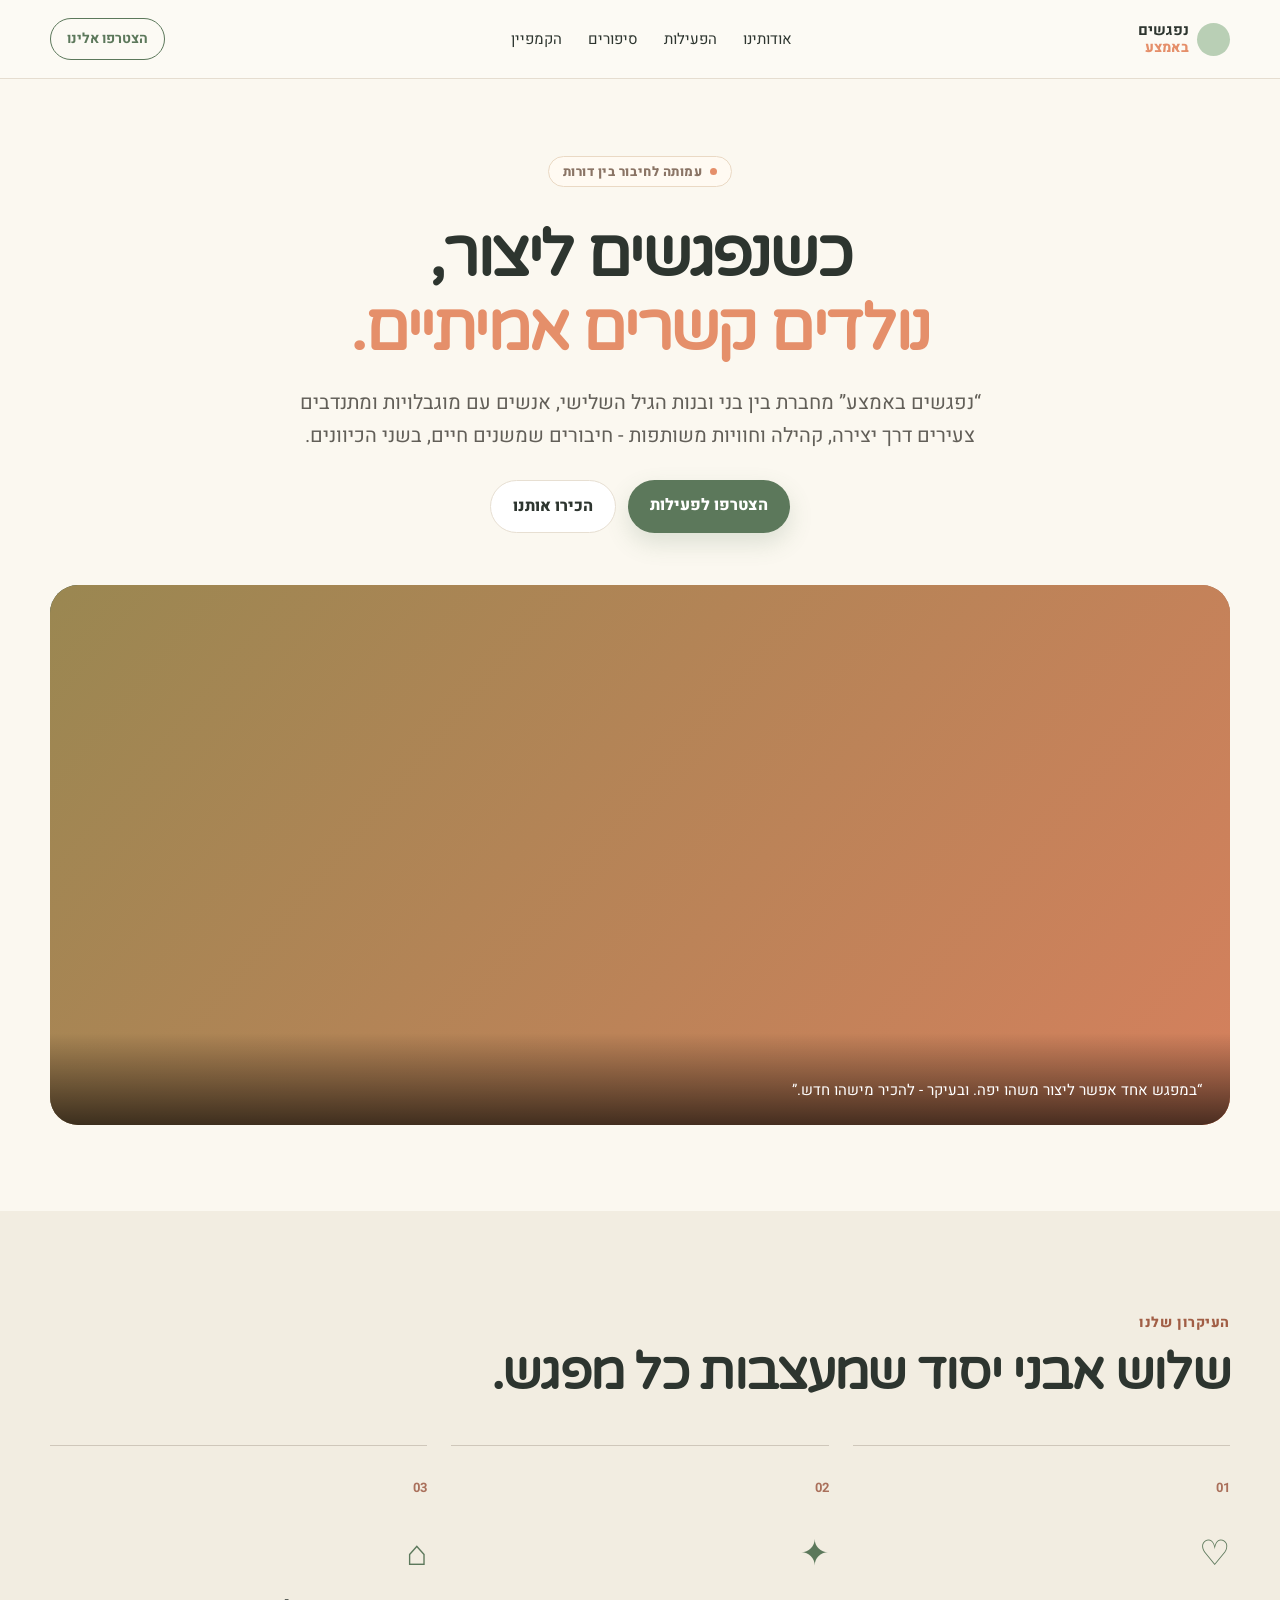
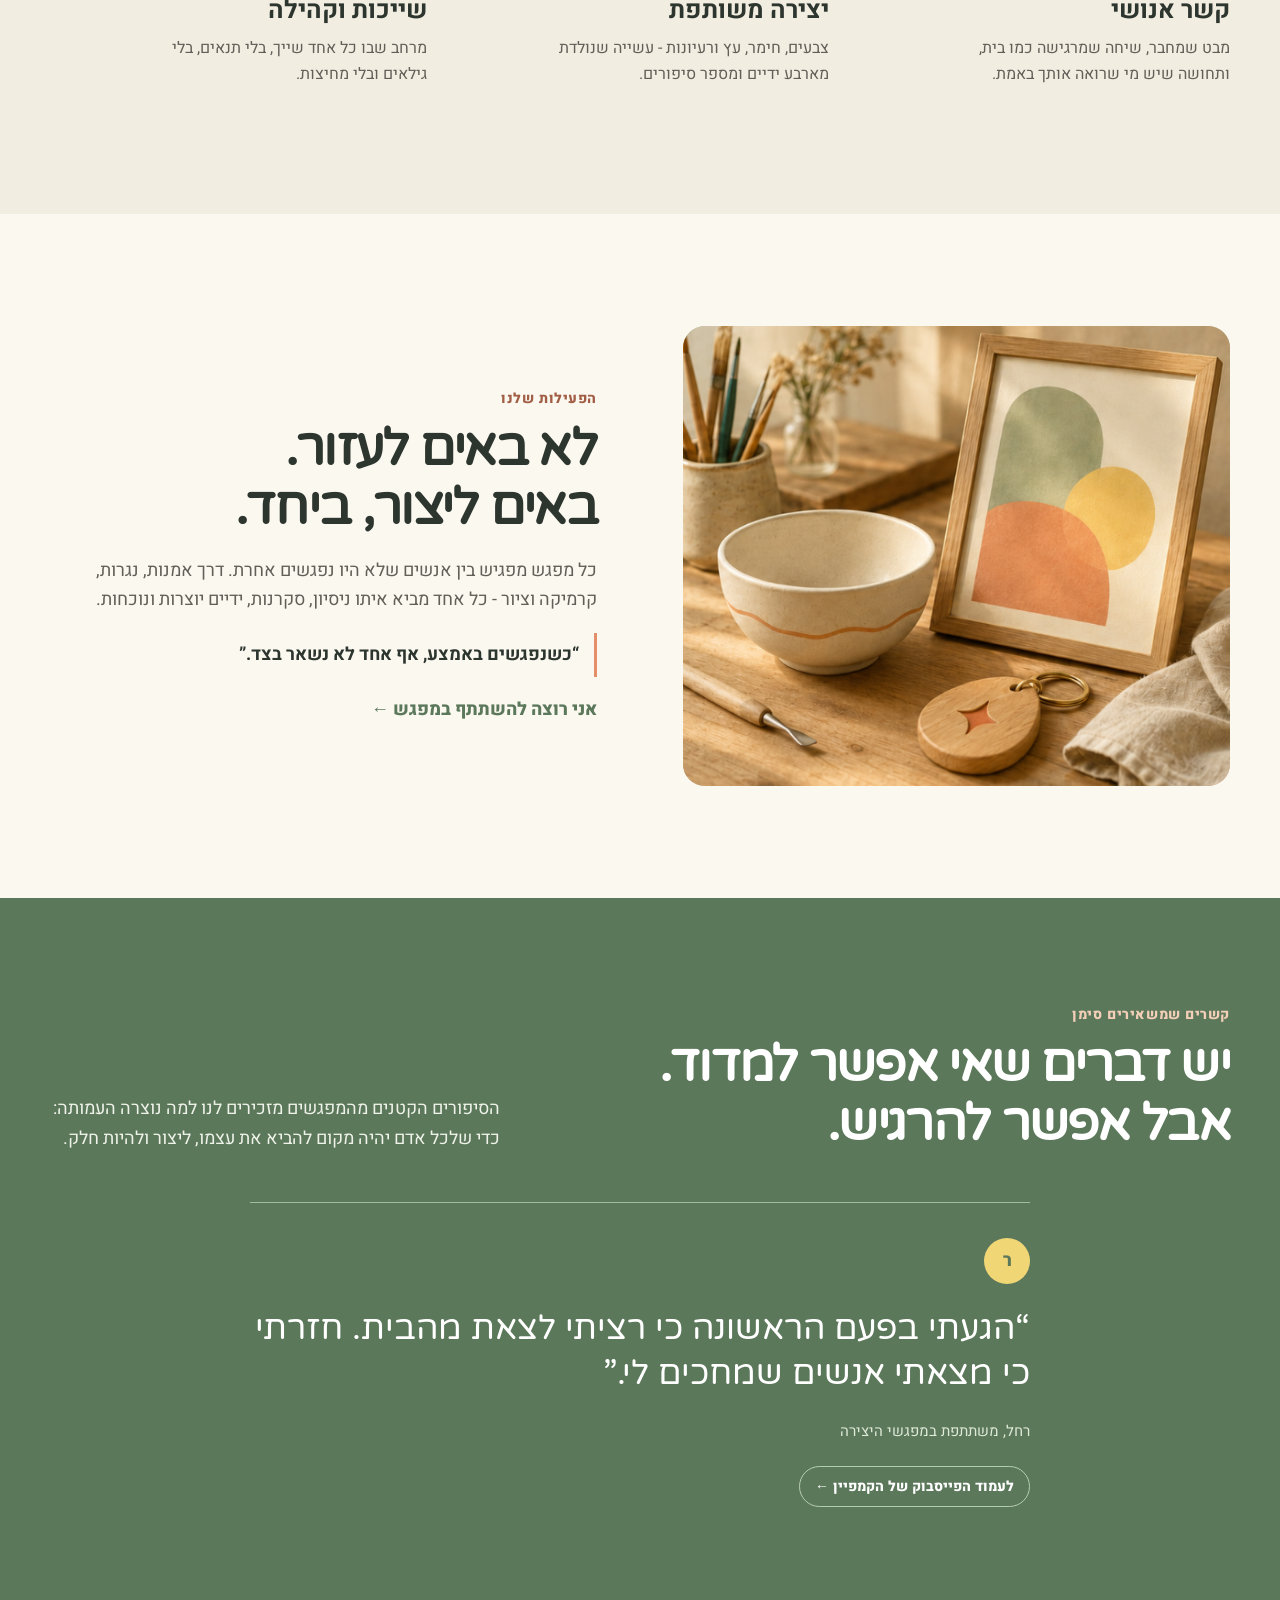
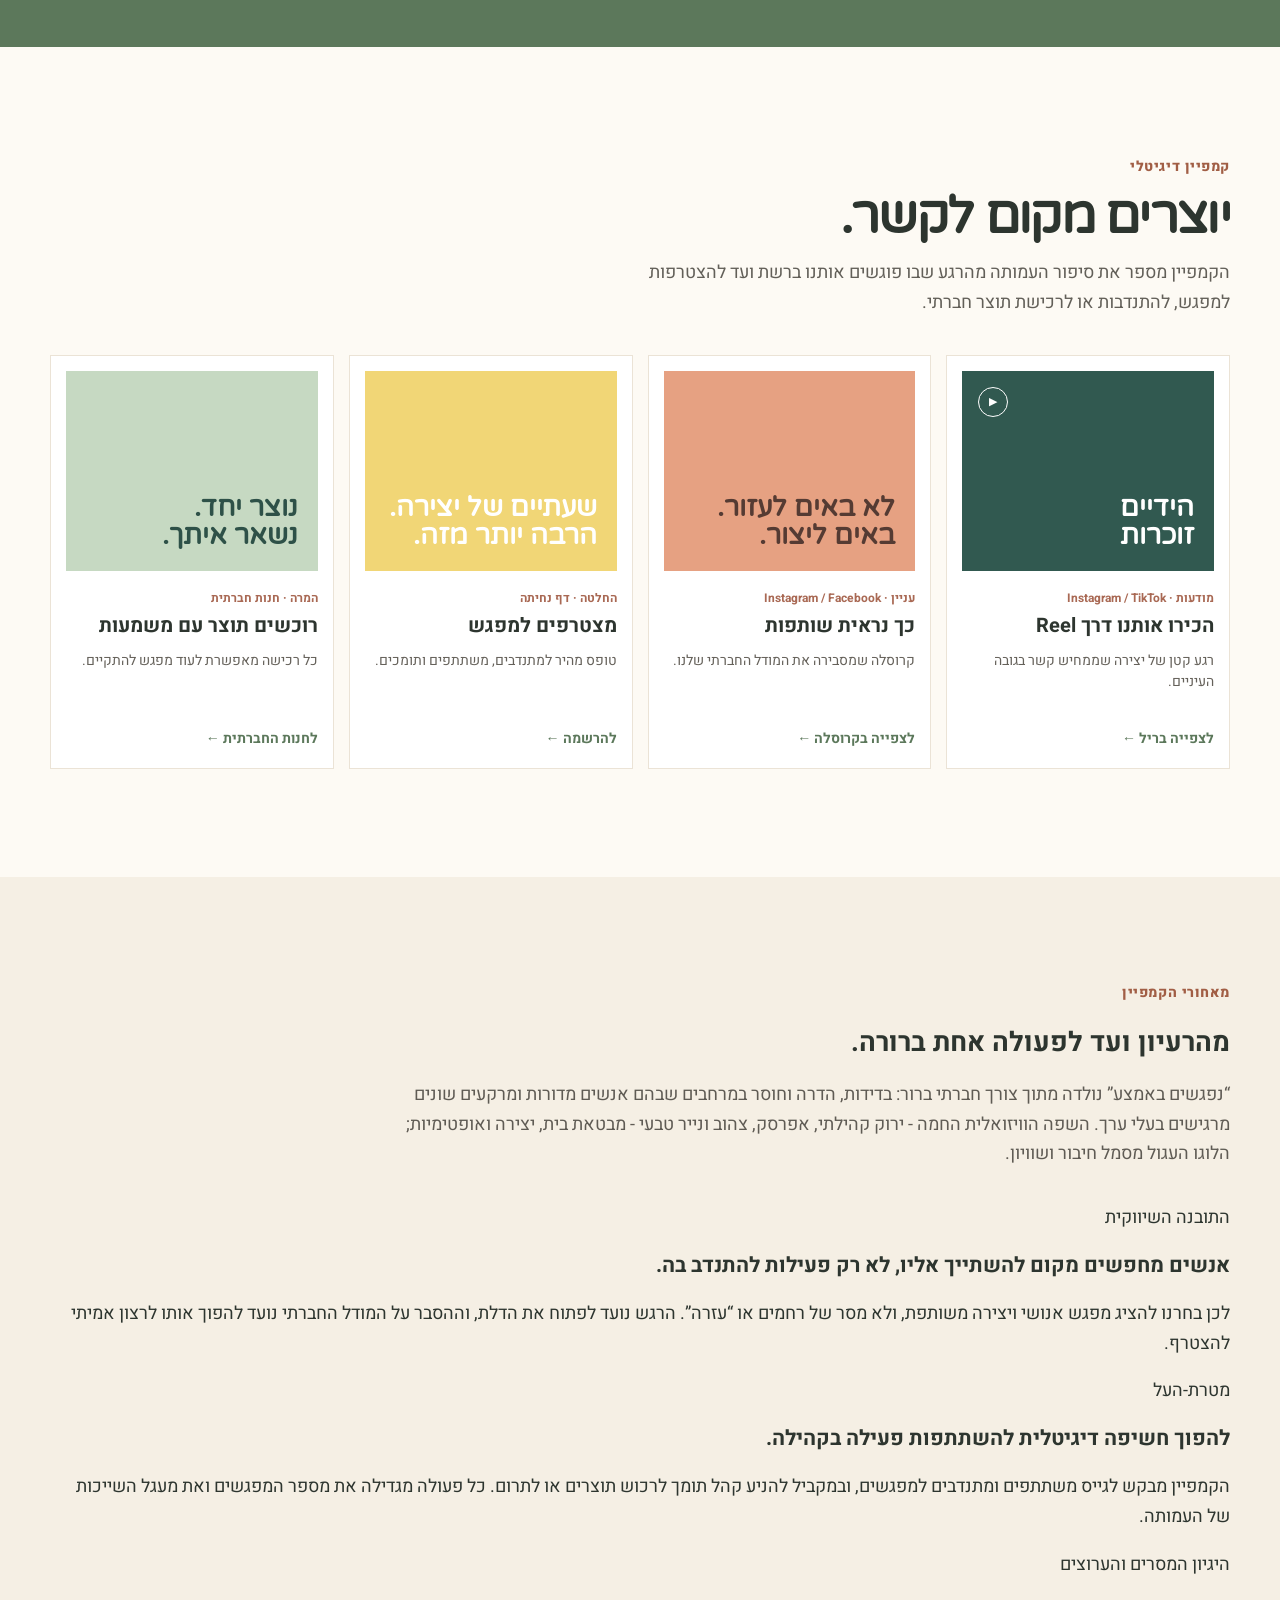
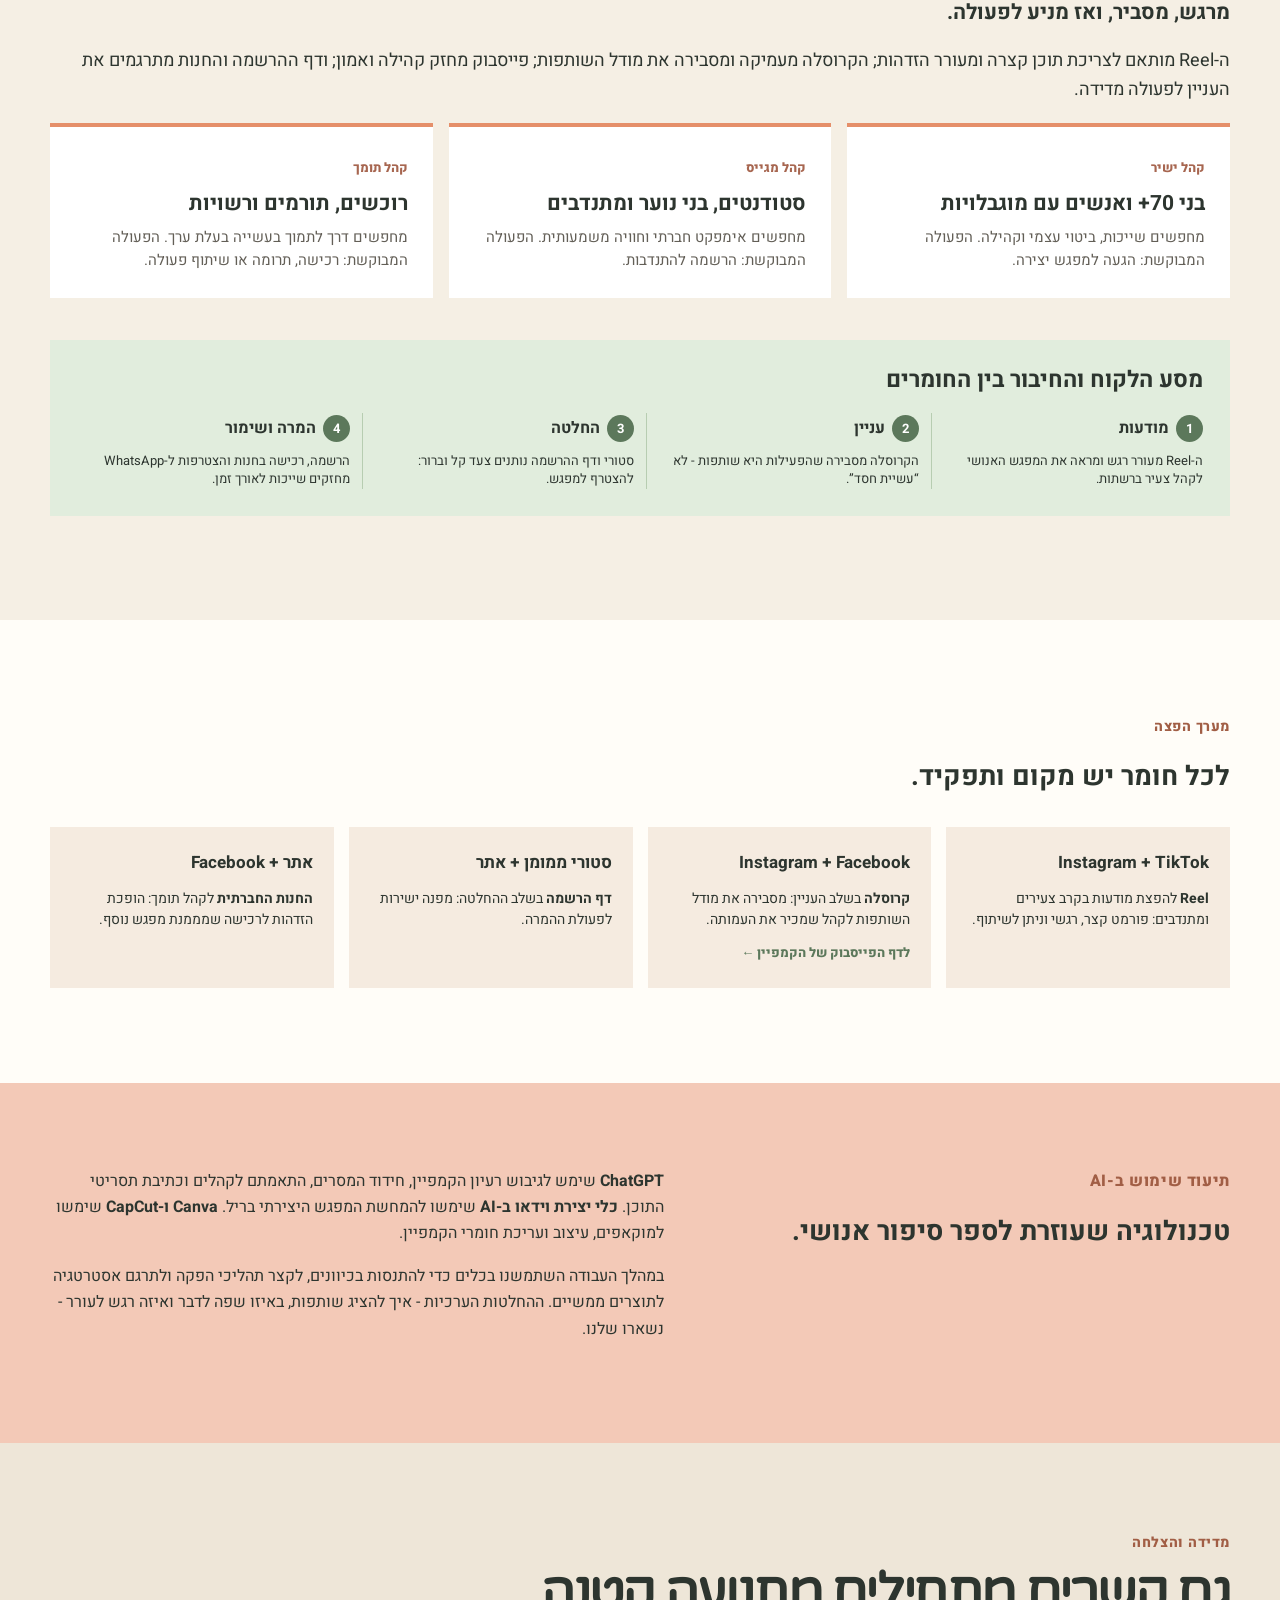
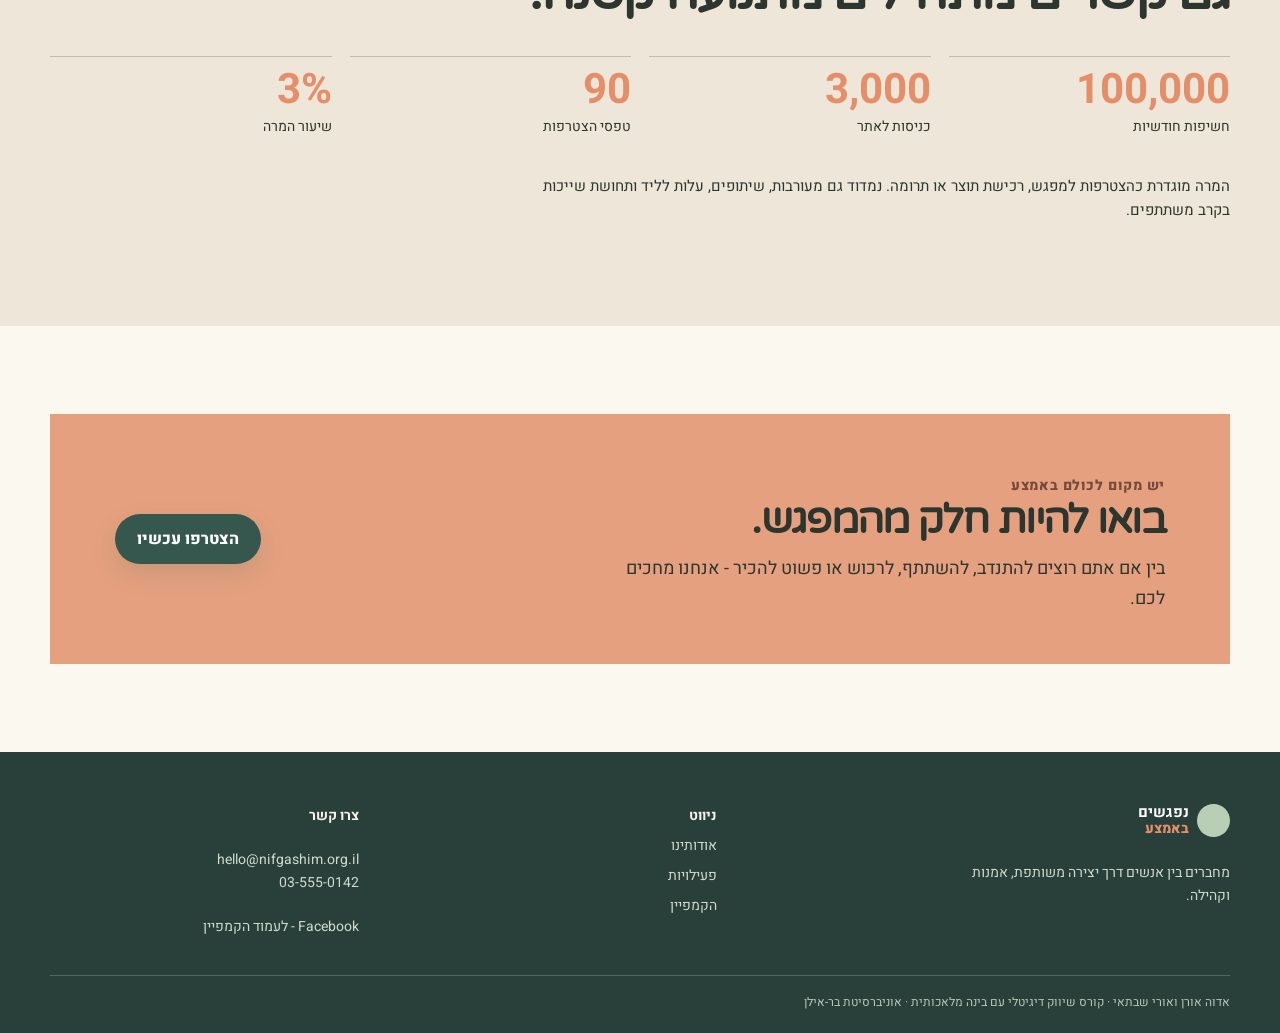
==== commit c10b713b: "Expand campaign strategy rationale" ====
--- a/index.html
+++ b/index.html
@@ -62,6 +62,11 @@
   <p class="section-label">מאחורי הקמפיין</p>
   <h2>מהרעיון ועד לפעולה אחת ברורה.</h2>
   <p class="blueprint-intro">“נפגשים באמצע” נולדה מתוך צורך חברתי ברור: בדידות, הדרה וחוסר במרחבים שבהם אנשים מדורות ומרקעים שונים מרגישים בעלי ערך. השפה הוויזואלית החמה - ירוק קהילתי, אפרסק, צהוב ונייר טבעי - מבטאת בית, יצירה ואופטימיות; הלוגו העגול מסמל חיבור ושוויון.</p>
+  <div class="strategy-rationale">
+    <article><span>התובנה השיווקית</span><h3>אנשים מחפשים מקום להשתייך אליו, לא רק פעילות להתנדב בה.</h3><p>לכן בחרנו להציג מפגש אנושי ויצירה משותפת, ולא מסר של רחמים או “עזרה”. הרגש נועד לפתוח את הדלת, וההסבר על המודל החברתי נועד להפוך אותו לרצון אמיתי להצטרף.</p></article>
+    <article><span>מטרת-העל</span><h3>להפוך חשיפה דיגיטלית להשתתפות פעילה בקהילה.</h3><p>הקמפיין מבקש לגייס משתתפים ומתנדבים למפגשים, ובמקביל להניע קהל תומך לרכוש תוצרים או לתרום. כל פעולה מגדילה את מספר המפגשים ואת מעגל השייכות של העמותה.</p></article>
+    <article><span>היגיון המסרים והערוצים</span><h3>מרגש, מסביר, ואז מניע לפעולה.</h3><p>ה-Reel מותאם לצריכת תוכן קצרה ומעורר הזדהות; הקרוסלה מעמיקה ומסבירה את מודל השותפות; פייסבוק מחזק קהילה ואמון; ודף ההרשמה והחנות מתרגמים את העניין לפעולה מדידה.</p></article>
+  </div>
   <div class="strategy-grid">
     <article><span>קהל ישיר</span><h3>בני 70+ ואנשים עם מוגבלויות</h3><p>מחפשים שייכות, ביטוי עצמי וקהילה. הפעולה המבוקשת: הגעה למפגש יצירה.</p></article>
     <article><span>קהל מגייס</span><h3>סטודנטים, בני נוער ומתנדבים</h3><p>מחפשים אימפקט חברתי וחוויה משמעותית. הפעולה המבוקשת: הרשמה להתנדבות.</p></article>
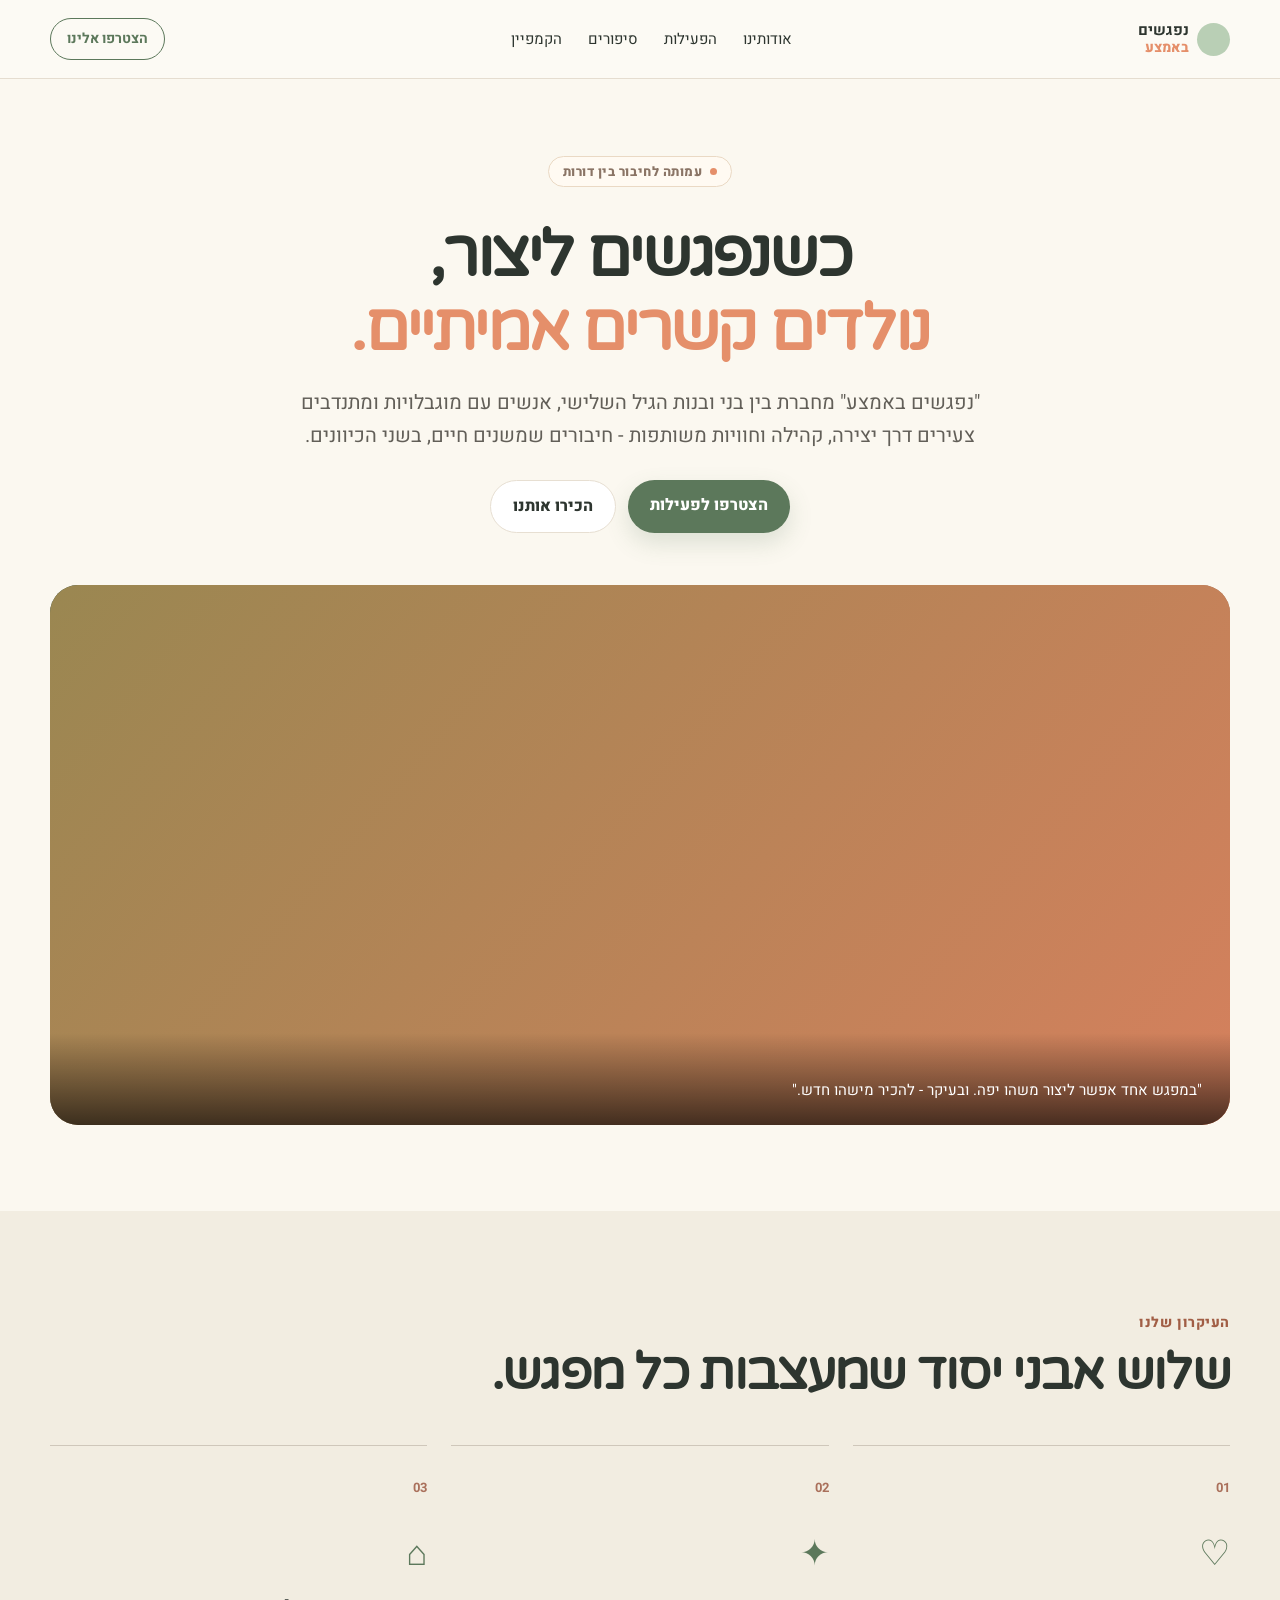
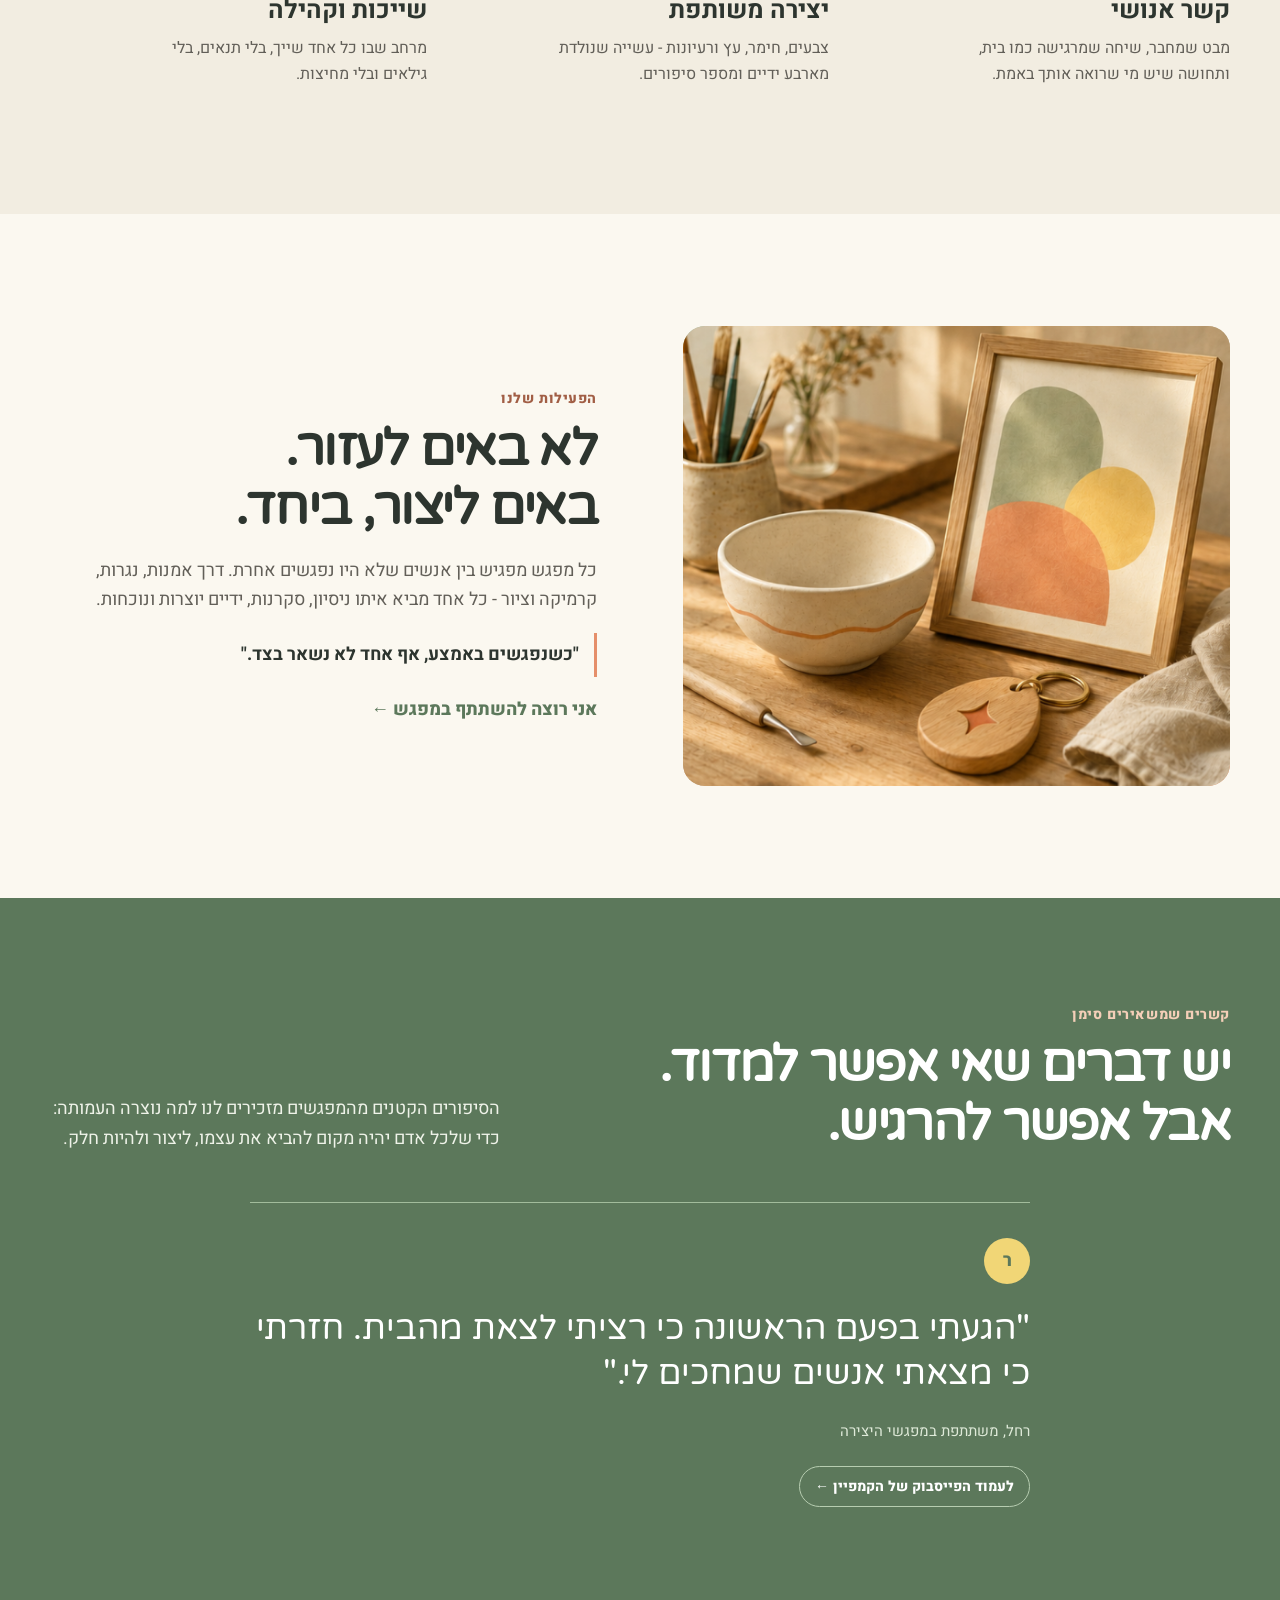
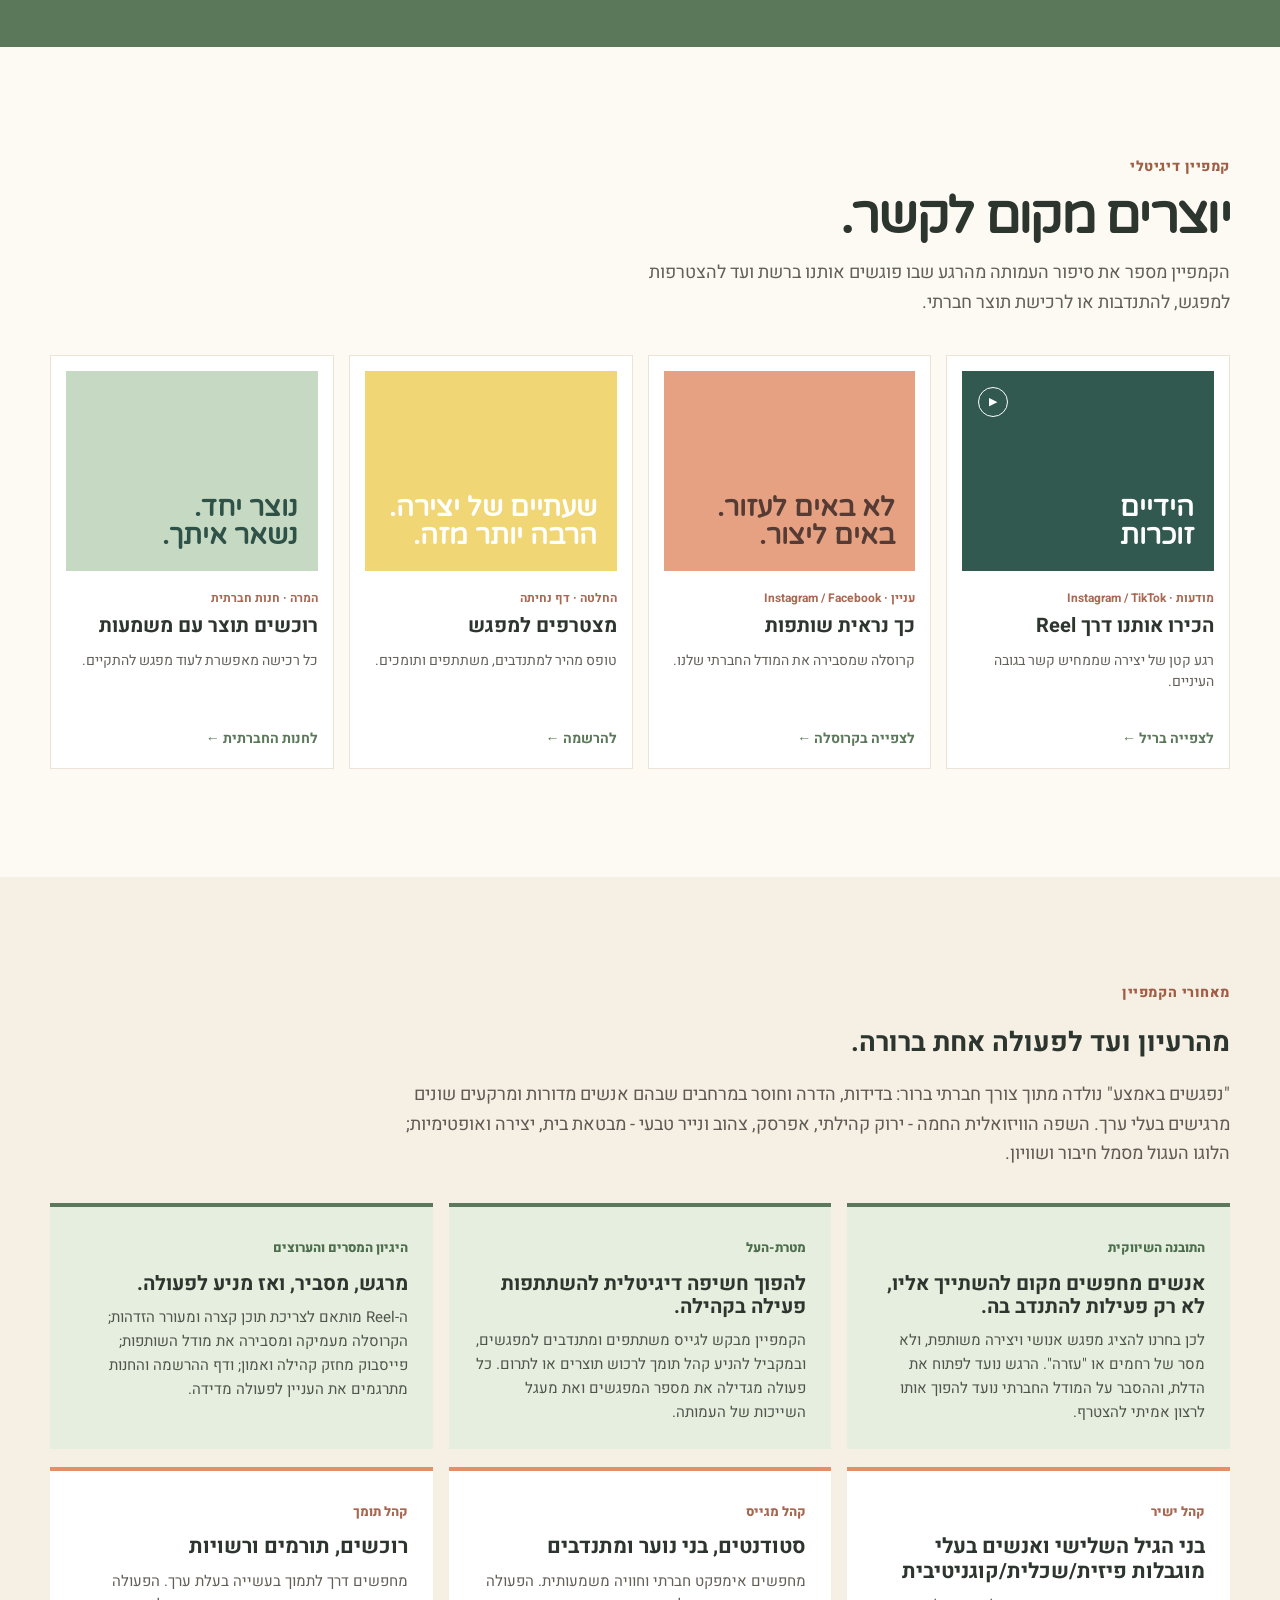
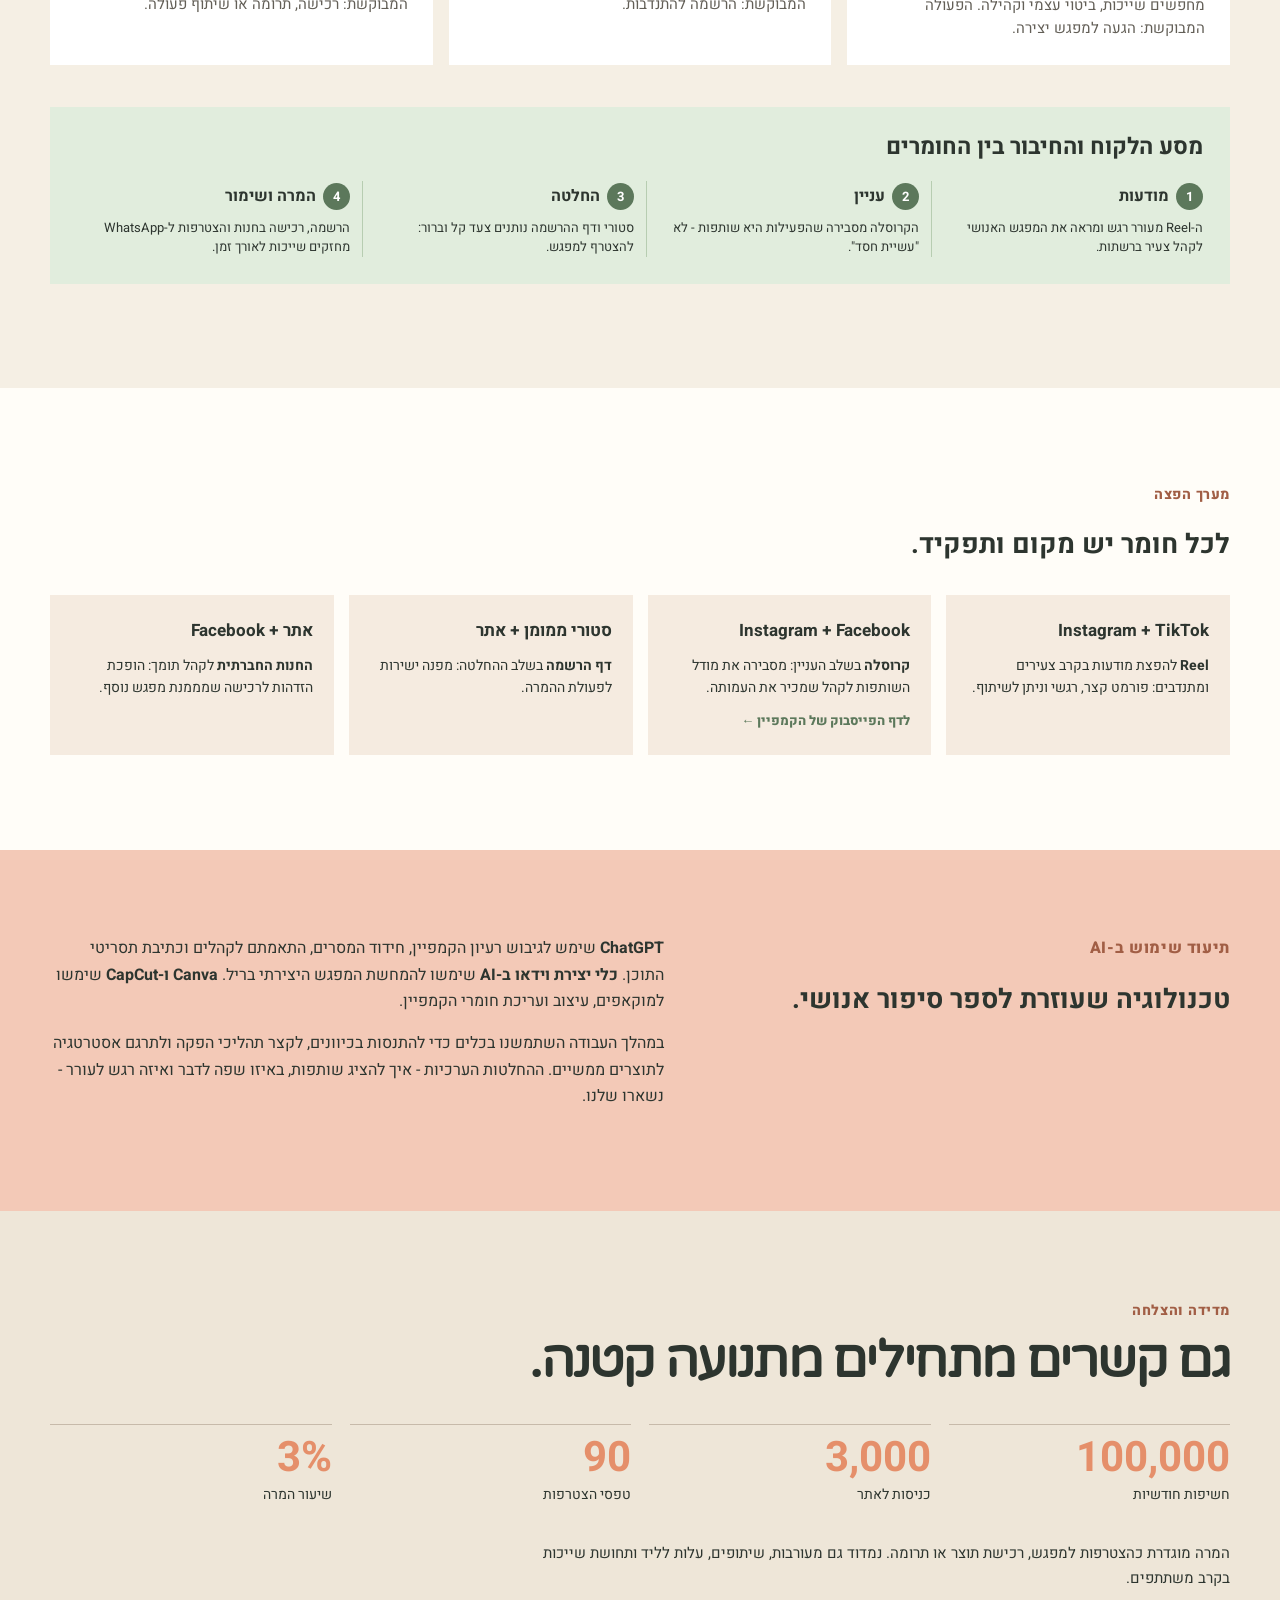
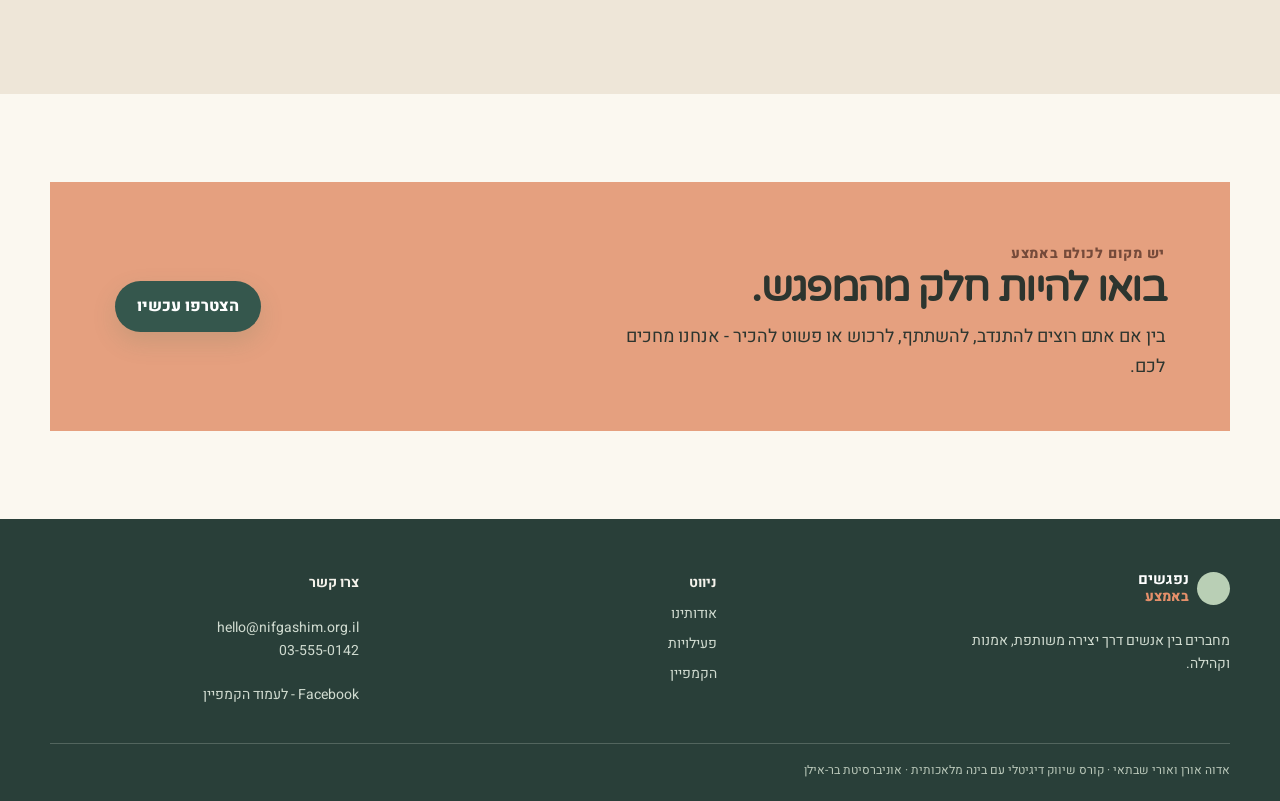
==== commit 3a69b8ed: "Normalize punctuation and update direct audience" ====
--- a/index.html
+++ b/index.html
@@ -20,13 +20,13 @@
       <div class="hero-copy">
         <p class="kicker"><span></span> עמותה לחיבור בין דורות</p>
         <h1>כשנפגשים ליצור,<br><em>נולדים קשרים אמיתיים.</em></h1>
-        <p class="hero-text">“נפגשים באמצע” מחברת בין בני ובנות הגיל השלישי, אנשים עם מוגבלויות ומתנדבים צעירים דרך יצירה, קהילה וחוויות משותפות - חיבורים שמשנים חיים, בשני הכיוונים.</p>
+        <p class="hero-text">"נפגשים באמצע" מחברת בין בני ובנות הגיל השלישי, אנשים עם מוגבלויות ומתנדבים צעירים דרך יצירה, קהילה וחוויות משותפות - חיבורים שמשנים חיים, בשני הכיוונים.</p>
         <div class="hero-actions"><a class="button primary" href="campaign-assets/register.html">הצטרפו לפעילות</a><a class="button quiet" href="#activities">הכירו אותנו</a></div>
       </div>
       <div class="hero-media">
         <video autoplay muted loop playsinline poster="reel-poster.png"><source src="https://raw.githubusercontent.com/orishabtaihazut/meet-in-the-middle-campaign/main/campaign-assets/%D7%9C%D7%A2%D7%9E%D7%95%D7%AA%D7%94_%D7%A7%D7%95%D7%A8%D7%90%D7%99%D7%9D_%D7%B4%D7%A0%D7%A4%D7%92%D7%A9%D7%99%D7%9D_%D7%91%D7%90%D7%9E%D7%A6%D7%A2%D7%B4_.mp4" type="video/mp4"></video>
         <div class="video-fallback"><span>יוצרים<br>ביחד</span></div>
-        <p>“במפגש אחד אפשר ליצור משהו יפה. ובעיקר - להכיר מישהו חדש.”</p>
+        <p>"במפגש אחד אפשר ליצור משהו יפה. ובעיקר - להכיר מישהו חדש."</p>
       </div>
     </section>
 
@@ -41,11 +41,11 @@
 
     <section id="activities" class="story-section"><div class="shell story-layout">
       <div class="story-image"><img src="campaign-assets/%D7%A6%D7%99%D7%9C%D7%95%D7%9D%20%D7%9E%D7%A1%D7%9A%202026-07-23%20125324.png" alt="שולחן יצירה עם תוצרים של מפגש קהילתי"></div>
-      <div><p class="section-label">הפעילות שלנו</p><h2>לא באים לעזור.<br>באים ליצור, ביחד.</h2><p>כל מפגש מפגיש בין אנשים שלא היו נפגשים אחרת. דרך אמנות, נגרות, קרמיקה וציור - כל אחד מביא איתו ניסיון, סקרנות, ידיים יוצרות ונוכחות.</p><p class="quote">“כשנפגשים באמצע, אף אחד לא נשאר בצד.”</p><a class="text-button" href="campaign-assets/register.html">אני רוצה להשתתף במפגש ←</a></div>
+      <div><p class="section-label">הפעילות שלנו</p><h2>לא באים לעזור.<br>באים ליצור, ביחד.</h2><p>כל מפגש מפגיש בין אנשים שלא היו נפגשים אחרת. דרך אמנות, נגרות, קרמיקה וציור - כל אחד מביא איתו ניסיון, סקרנות, ידיים יוצרות ונוכחות.</p><p class="quote">"כשנפגשים באמצע, אף אחד לא נשאר בצד."</p><a class="text-button" href="campaign-assets/register.html">אני רוצה להשתתף במפגש ←</a></div>
     </div></section>
 
     <section id="stories" class="impact"><div class="shell"><p class="section-label">קשרים שמשאירים סימן</p><div class="impact-head"><h2>יש דברים שאי אפשר למדוד.<br>אבל אפשר להרגיש.</h2><p>הסיפורים הקטנים מהמפגשים מזכירים לנו למה נוצרה העמותה: כדי שלכל אדם יהיה מקום להביא את עצמו, ליצור ולהיות חלק.</p></div>
-      <div class="testimonial"><div class="avatar">ר</div><blockquote>“הגעתי בפעם הראשונה כי רציתי לצאת מהבית. חזרתי כי מצאתי אנשים שמחכים לי.”</blockquote><p>רחל, משתתפת במפגשי היצירה</p><a class="facebook-cta" href="https://www.facebook.com/profile.php?id=61591361755795&sk=about&locale=he_IL" target="_blank" rel="noopener">לעמוד הפייסבוק של הקמפיין ←</a></div>
+      <div class="testimonial"><div class="avatar">ר</div><blockquote>"הגעתי בפעם הראשונה כי רציתי לצאת מהבית. חזרתי כי מצאתי אנשים שמחכים לי."</blockquote><p>רחל, משתתפת במפגשי היצירה</p><a class="facebook-cta" href="https://www.facebook.com/profile.php?id=61591361755795&sk=about&locale=he_IL" target="_blank" rel="noopener">לעמוד הפייסבוק של הקמפיין ←</a></div>
     </div></section>
 
     <section id="campaign" class="campaign"><div class="shell">
@@ -61,18 +61,18 @@
     <section class="campaign-blueprint"><div class="shell">
   <p class="section-label">מאחורי הקמפיין</p>
   <h2>מהרעיון ועד לפעולה אחת ברורה.</h2>
-  <p class="blueprint-intro">“נפגשים באמצע” נולדה מתוך צורך חברתי ברור: בדידות, הדרה וחוסר במרחבים שבהם אנשים מדורות ומרקעים שונים מרגישים בעלי ערך. השפה הוויזואלית החמה - ירוק קהילתי, אפרסק, צהוב ונייר טבעי - מבטאת בית, יצירה ואופטימיות; הלוגו העגול מסמל חיבור ושוויון.</p>
+  <p class="blueprint-intro">"נפגשים באמצע" נולדה מתוך צורך חברתי ברור: בדידות, הדרה וחוסר במרחבים שבהם אנשים מדורות ומרקעים שונים מרגישים בעלי ערך. השפה הוויזואלית החמה - ירוק קהילתי, אפרסק, צהוב ונייר טבעי - מבטאת בית, יצירה ואופטימיות; הלוגו העגול מסמל חיבור ושוויון.</p>
   <div class="strategy-rationale">
-    <article><span>התובנה השיווקית</span><h3>אנשים מחפשים מקום להשתייך אליו, לא רק פעילות להתנדב בה.</h3><p>לכן בחרנו להציג מפגש אנושי ויצירה משותפת, ולא מסר של רחמים או “עזרה”. הרגש נועד לפתוח את הדלת, וההסבר על המודל החברתי נועד להפוך אותו לרצון אמיתי להצטרף.</p></article>
+    <article><span>התובנה השיווקית</span><h3>אנשים מחפשים מקום להשתייך אליו, לא רק פעילות להתנדב בה.</h3><p>לכן בחרנו להציג מפגש אנושי ויצירה משותפת, ולא מסר של רחמים או "עזרה". הרגש נועד לפתוח את הדלת, וההסבר על המודל החברתי נועד להפוך אותו לרצון אמיתי להצטרף.</p></article>
     <article><span>מטרת-העל</span><h3>להפוך חשיפה דיגיטלית להשתתפות פעילה בקהילה.</h3><p>הקמפיין מבקש לגייס משתתפים ומתנדבים למפגשים, ובמקביל להניע קהל תומך לרכוש תוצרים או לתרום. כל פעולה מגדילה את מספר המפגשים ואת מעגל השייכות של העמותה.</p></article>
     <article><span>היגיון המסרים והערוצים</span><h3>מרגש, מסביר, ואז מניע לפעולה.</h3><p>ה-Reel מותאם לצריכת תוכן קצרה ומעורר הזדהות; הקרוסלה מעמיקה ומסבירה את מודל השותפות; פייסבוק מחזק קהילה ואמון; ודף ההרשמה והחנות מתרגמים את העניין לפעולה מדידה.</p></article>
   </div>
   <div class="strategy-grid">
-    <article><span>קהל ישיר</span><h3>בני 70+ ואנשים עם מוגבלויות</h3><p>מחפשים שייכות, ביטוי עצמי וקהילה. הפעולה המבוקשת: הגעה למפגש יצירה.</p></article>
+    <article><span>קהל ישיר</span><h3>בני הגיל השלישי ואנשים בעלי מוגבלות פיזית/שכלית/קוגניטיבית</h3><p>מחפשים שייכות, ביטוי עצמי וקהילה. הפעולה המבוקשת: הגעה למפגש יצירה.</p></article>
     <article><span>קהל מגייס</span><h3>סטודנטים, בני נוער ומתנדבים</h3><p>מחפשים אימפקט חברתי וחוויה משמעותית. הפעולה המבוקשת: הרשמה להתנדבות.</p></article>
     <article><span>קהל תומך</span><h3>רוכשים, תורמים ורשויות</h3><p>מחפשים דרך לתמוך בעשייה בעלת ערך. הפעולה המבוקשת: רכישה, תרומה או שיתוף פעולה.</p></article>
   </div>
-  <div class="funnel"><h3>מסע הלקוח והחיבור בין החומרים</h3><div><article><b>1</b><strong>מודעות</strong><p>ה-Reel מעורר רגש ומראה את המפגש האנושי לקהל צעיר ברשתות.</p></article><article><b>2</b><strong>עניין</strong><p>הקרוסלה מסבירה שהפעילות היא שותפות - לא “עשיית חסד”.</p></article><article><b>3</b><strong>החלטה</strong><p>סטורי ודף ההרשמה נותנים צעד קל וברור: להצטרף למפגש.</p></article><article><b>4</b><strong>המרה ושימור</strong><p>הרשמה, רכישה בחנות והצטרפות ל-WhatsApp מחזקים שייכות לאורך זמן.</p></article></div></div>
+  <div class="funnel"><h3>מסע הלקוח והחיבור בין החומרים</h3><div><article><b>1</b><strong>מודעות</strong><p>ה-Reel מעורר רגש ומראה את המפגש האנושי לקהל צעיר ברשתות.</p></article><article><b>2</b><strong>עניין</strong><p>הקרוסלה מסבירה שהפעילות היא שותפות - לא "עשיית חסד".</p></article><article><b>3</b><strong>החלטה</strong><p>סטורי ודף ההרשמה נותנים צעד קל וברור: להצטרף למפגש.</p></article><article><b>4</b><strong>המרה ושימור</strong><p>הרשמה, רכישה בחנות והצטרפות ל-WhatsApp מחזקים שייכות לאורך זמן.</p></article></div></div>
 </div></section>
 <section class="distribution-section"><div class="shell">
   <p class="section-label">מערך הפצה</p><h2>לכל חומר יש מקום ותפקיד.</h2>
--- a/styles.css
+++ b/styles.css
@@ -2,3 +2,5 @@
 .story-image img{width:100%;height:100%;display:block;object-fit:cover;object-position:right center}
 
 .brand-identity{display:flex;align-items:center;gap:9px}.brand-heart{width:42px;height:42px;overflow:hidden;position:relative;display:block;flex:0 0 42px}.brand-heart img{position:absolute;width:150px;max-width:none;height:auto;left:-52px;top:-15px;mix-blend-mode:multiply}.footer-brand{margin-bottom:12px}.footer-brand .brand-heart{width:39px;height:39px;flex-basis:39px}.footer-brand .brand-heart img{transform:scale(.93);transform-origin:top left}@media(max-width:460px){.brand-heart{width:38px;height:38px;flex-basis:38px}}
+
+.strategy-rationale{display:grid;grid-template-columns:repeat(3,1fr);gap:16px;margin:0 0 18px}.strategy-rationale article{padding:25px;background:#e6eedf;border-top:4px solid var(--forest)}.strategy-rationale span{font-size:13px;color:#4d6e4c;font-weight:800}.strategy-rationale h3{font-size:20px;margin:10px 0}.strategy-rationale p{font-size:15px;line-height:1.6;margin:0;color:#4f554d}@media(max-width:760px){.strategy-rationale{grid-template-columns:1fr}}
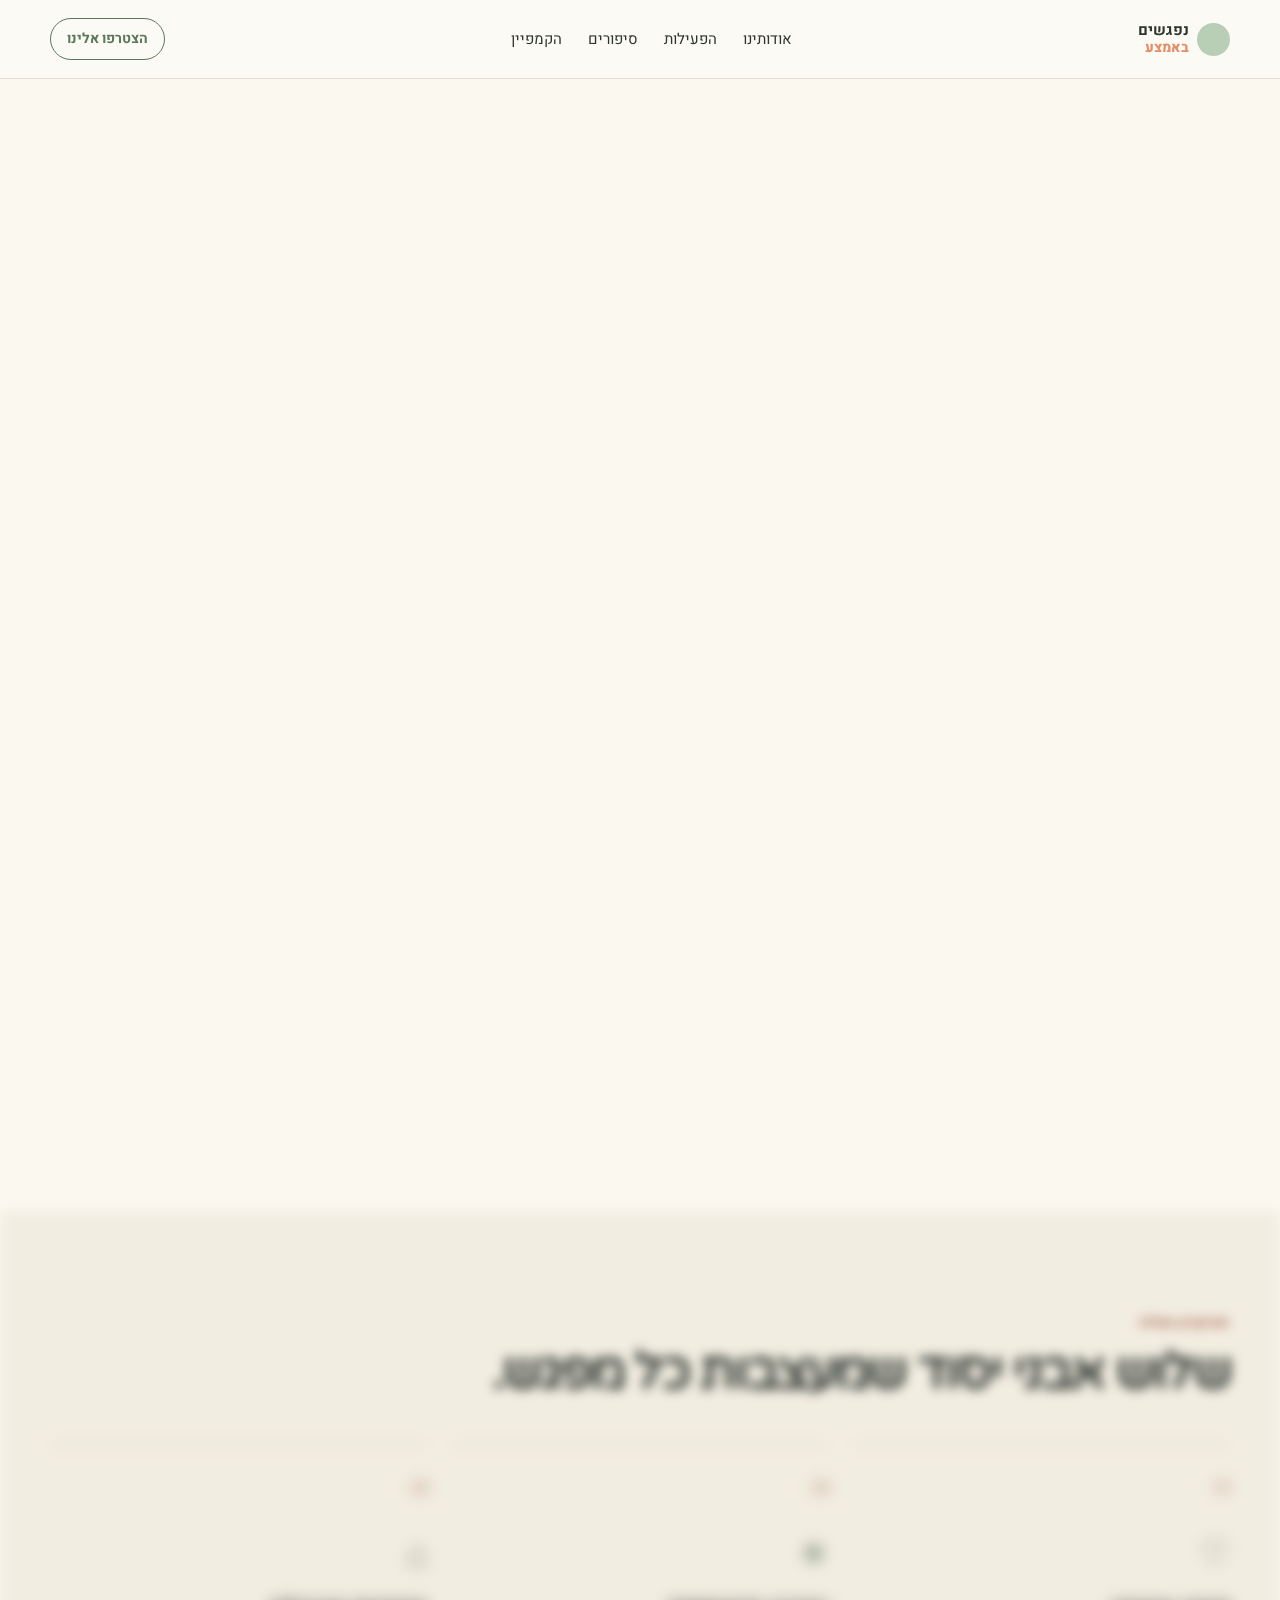
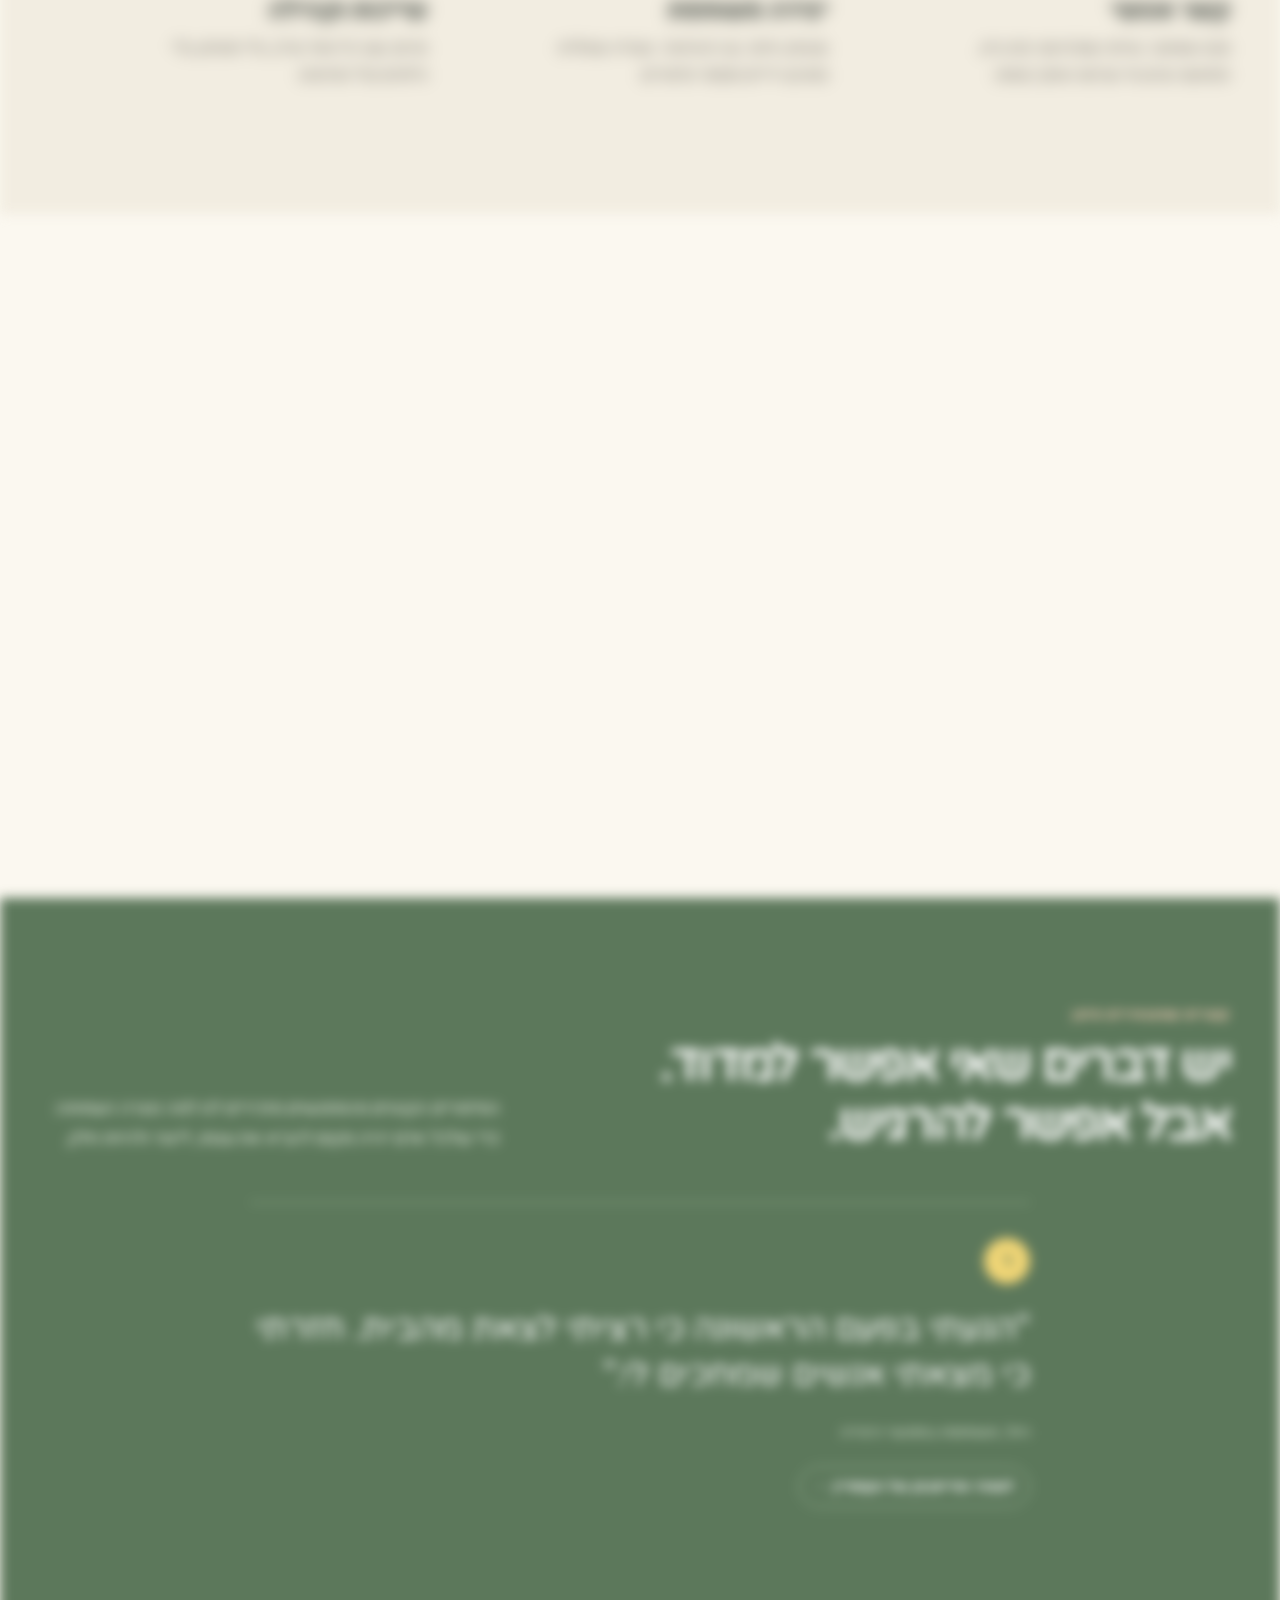
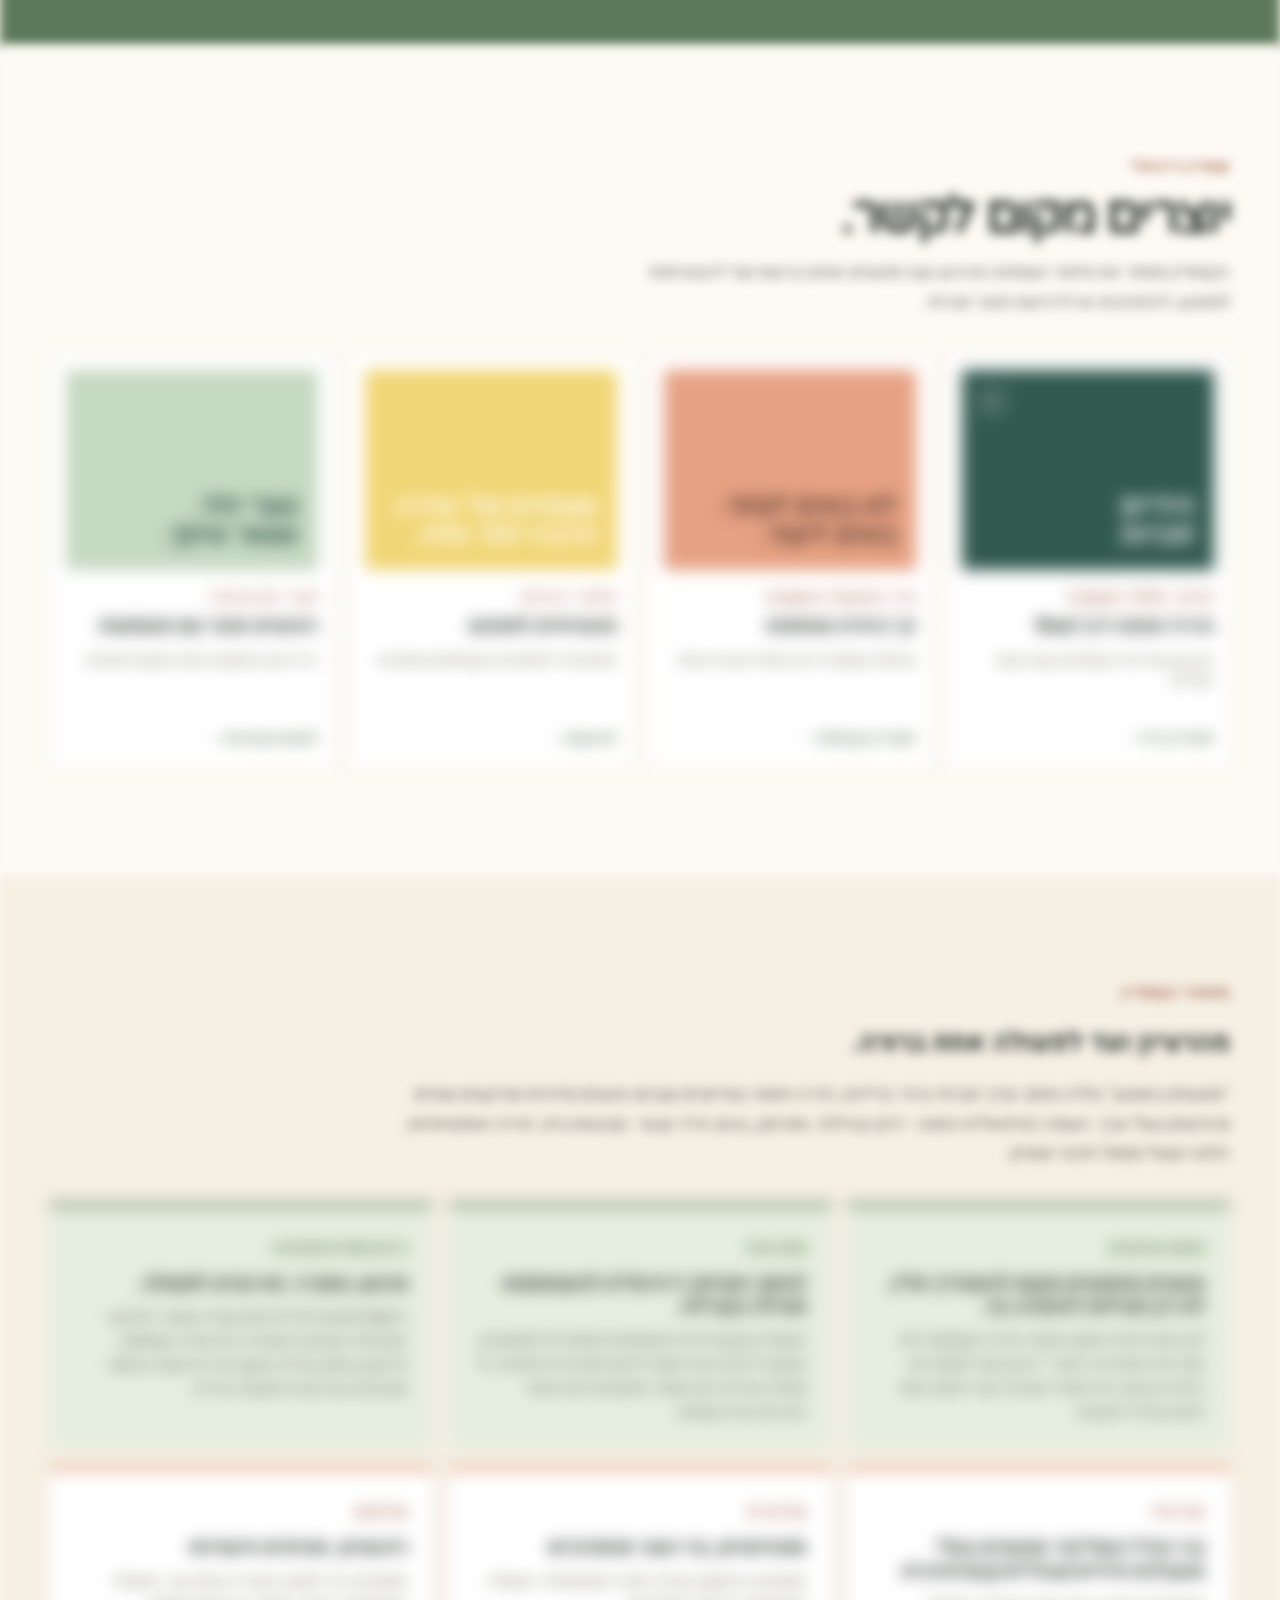
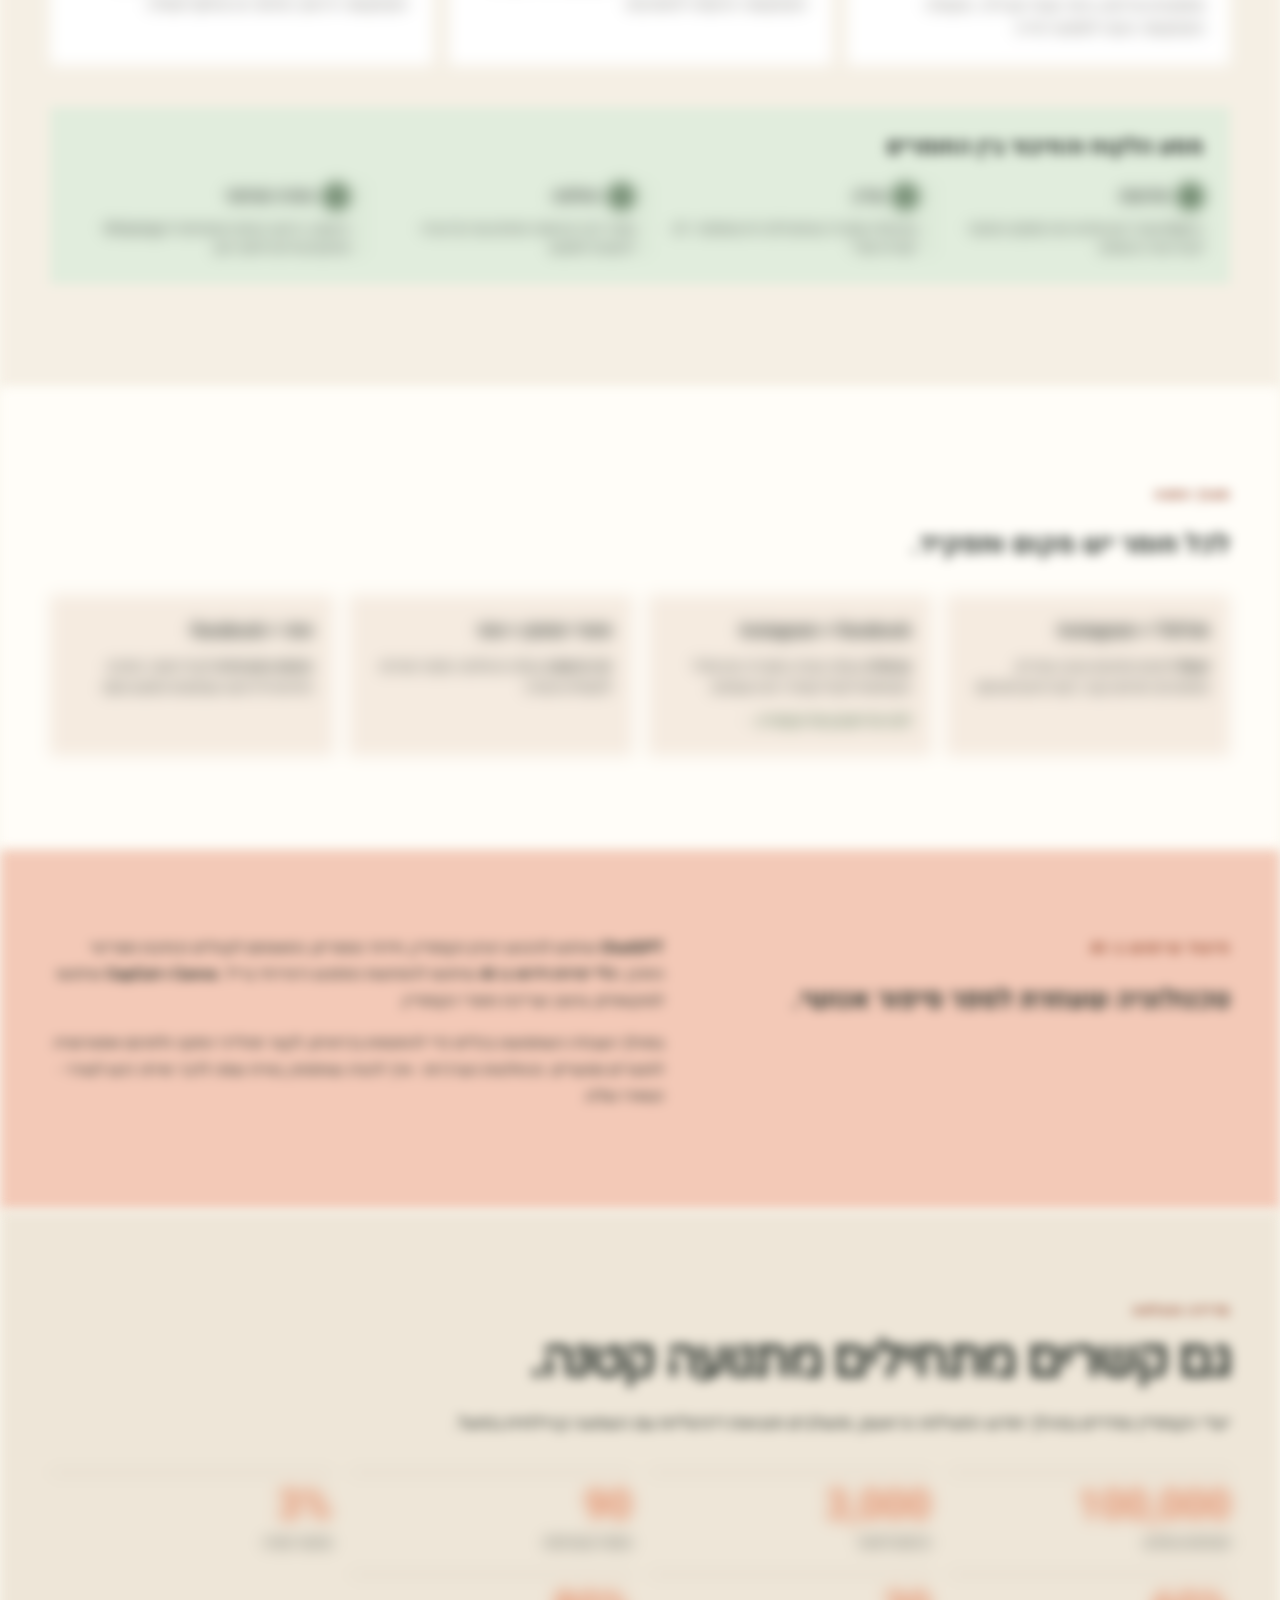
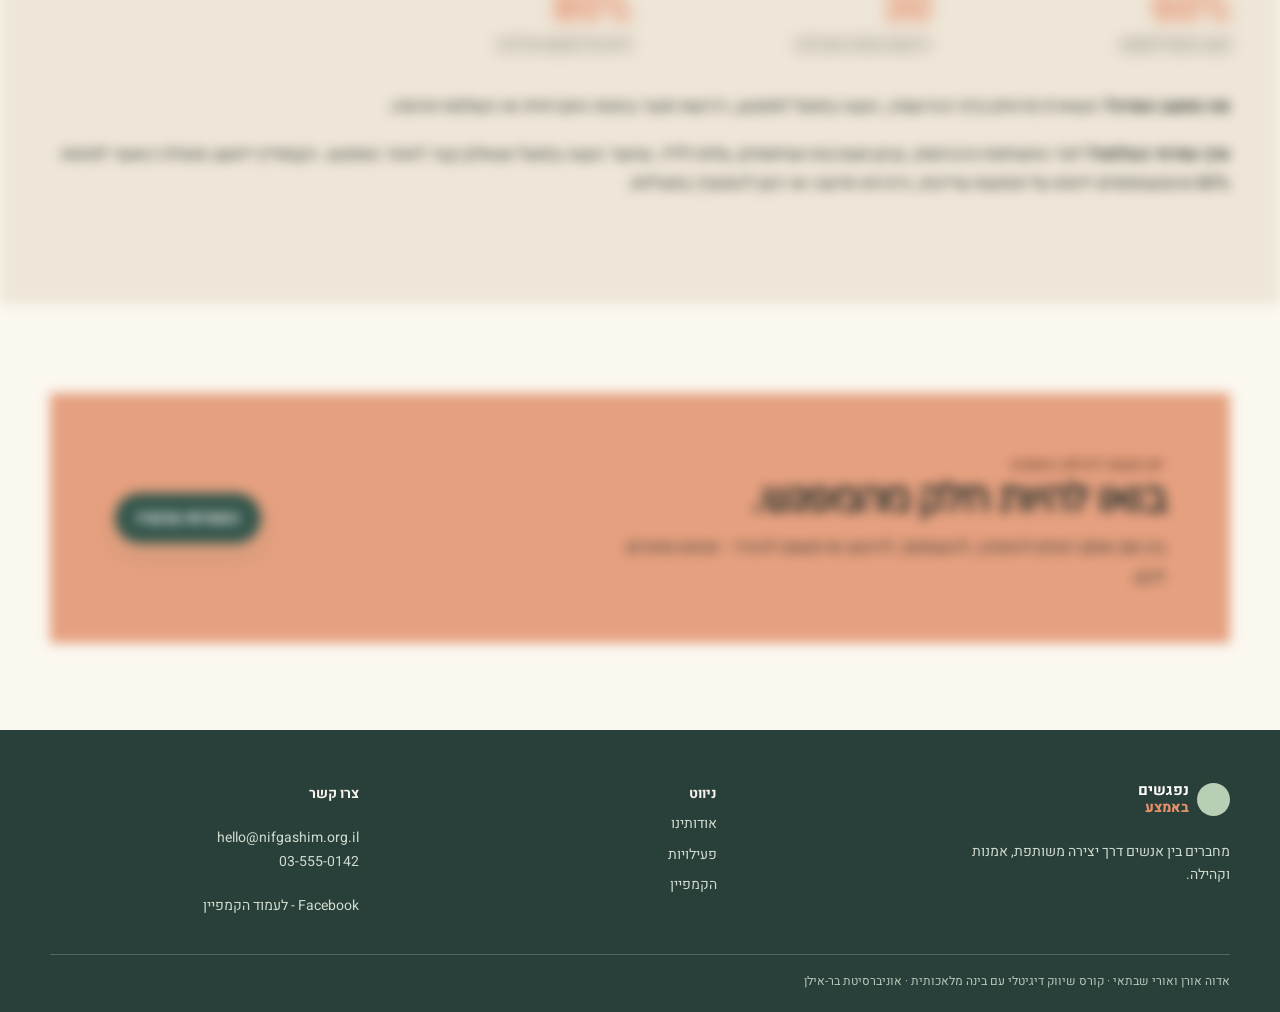
==== commit fd1ede3a: "Expand campaign success metrics and targets" ====
--- a/index.html
+++ b/index.html
@@ -79,10 +79,25 @@
   <div class="distribution-grid"><article><b>Instagram + TikTok</b><p><strong>Reel</strong> להפצת מודעות בקרב צעירים ומתנדבים: פורמט קצר, רגשי וניתן לשיתוף.</p></article><article><b>Instagram + Facebook</b><p><strong>קרוסלה</strong> בשלב העניין: מסבירה את מודל השותפות לקהל שמכיר את העמותה.</p><a class="channel-link" href="https://www.facebook.com/profile.php?id=61591361755795&sk=about&locale=he_IL" target="_blank" rel="noopener">לדף הפייסבוק של הקמפיין ←</a></article><article><b>סטורי ממומן + אתר</b><p><strong>דף הרשמה</strong> בשלב ההחלטה: מפנה ישירות לפעולת ההמרה.</p></article><article><b>אתר + Facebook</b><p><strong>החנות החברתית</strong> לקהל תומך: הופכת הזדהות לרכישה שמממנת מפגש נוסף.</p></article></div>
 </div></section>
 <section class="ai-section"><div class="shell ai-layout"><div><p class="section-label">תיעוד שימוש ב-AI</p><h2>טכנולוגיה שעוזרת לספר סיפור אנושי.</h2></div><div><p><strong>ChatGPT</strong> שימש לגיבוש רעיון הקמפיין, חידוד המסרים, התאמתם לקהלים וכתיבת תסריטי התוכן. <strong>כלי יצירת וידאו ב-AI</strong> שימשו להמחשת המפגש היצירתי בריל. <strong>Canva ו-CapCut</strong> שימשו למוקאפים, עיצוב ועריכת חומרי הקמפיין.</p><p>במהלך העבודה השתמשנו בכלים כדי להתנסות בכיוונים, לקצר תהליכי הפקה ולתרגם אסטרטגיה לתוצרים ממשיים. ההחלטות הערכיות - איך להציג שותפות, באיזו שפה לדבר ואיזה רגש לעורר - נשארו שלנו.</p></div></div></section>
-<section class="metrics"><div class="shell"><p class="section-label">מדידה והצלחה</p><h2>גם קשרים מתחילים מתנועה קטנה.</h2><div class="metric-grid"><div><b>100,000</b><span>חשיפות חודשיות</span></div><div><b>3,000</b><span>כניסות לאתר</span></div><div><b>90</b><span>טפסי הצטרפות</span></div><div><b>3%</b><span>שיעור המרה</span></div></div><p>המרה מוגדרת כהצטרפות למפגש, רכישת תוצר או תרומה. נמדוד גם מעורבות, שיתופים, עלות לליד ותחושת שייכות בקרב משתתפים.</p></div></section>
+<section class="metrics"><div class="shell"><p class="section-label">מדידה והצלחה</p><h2>גם קשרים מתחילים מתנועה קטנה.</h2><p class="metrics-intro">יעדי הקמפיין נמדדים במהלך חודש הפעילות הראשון, ומשלבים תוצאות דיגיטליות עם השפעה קהילתית בפועל.</p><div class="metric-grid"><div><b>100,000</b><span>חשיפות בחודש</span></div><div><b>3,000</b><span>כניסות לאתר</span></div><div><b>90</b><span>טפסי הצטרפות</span></div><div><b>3%</b><span>שיעור המרה</span></div><div><b>60%</b><span>הגעה בפועל למפגש</span></div><div><b>30</b><span>רכישות בחנות החברתית</span></div><div><b>80%</b><span>דיווח על תחושת שייכות</span></div></div><div class="metrics-note"><p><strong>מה נחשב המרה?</strong> השארת פרטים בדף ההרשמה, הגעה בפועל למפגש, רכישת תוצר בחנות החברתית או השלמת תרומה.</p><p><strong>איך נמדוד הצלחה?</strong> לצד החשיפות והכניסות, נבחן מעורבות ושיתופים, עלות לליד, שיעור הגעה בפועל ושאלון קצר לאחר המפגש. הקמפיין ייחשב מוצלח כאשר לפחות 80% מהמשתתפים ידווחו על תחושת שייכות, היכרות חדשה או רצון להמשיך בפעילות.</p></div></div></section>
 
     <section class="join"><div class="shell join-box"><div><p class="section-label">יש מקום לכולם באמצע</p><h2>בואו להיות חלק מהמפגש.</h2><p>בין אם אתם רוצים להתנדב, להשתתף, לרכוש או פשוט להכיר - אנחנו מחכים לכם.</p></div><a class="button primary" href="campaign-assets/register.html">הצטרפו עכשיו</a></div></section>
   </main>
 
   <footer><div class="shell footer-grid"><div><a class="logo" href="#top"><span class="logo-mark" aria-hidden="true" style="grid-row:1/3;width:33px;height:33px;border-radius:50%;background:#b9cfb5;overflow:hidden;position:relative;display:block"><img src="https://raw.githubusercontent.com/orishabtaihazut/meet-in-the-middle-campaign/main/campaign-assets/WhatsApp%20Image%202026-07-23%20at%2012.18.36.jpeg" alt="" style="position:absolute;display:block;width:118px;max-width:none;height:auto;left:-41px;top:-12px;mix-blend-mode:multiply"></span><b>נפגשים</b><i>באמצע</i></a><p>מחברים בין אנשים דרך יצירה משותפת, אמנות וקהילה.</p></div><div><b>ניווט</b><a href="#about">אודותינו</a><a href="#activities">פעילויות</a><a href="#campaign">הקמפיין</a></div><div><b>צרו קשר</b><p>hello@nifgashim.org.il<br>03-555-0142</p><a href="https://www.facebook.com/profile.php?id=61591361755795&sk=about&locale=he_IL" target="_blank" rel="noopener">Facebook - לעמוד הקמפיין</a></div></div><div class="shell credits">אדוה אורן ואורי שבתאי · קורס שיווק דיגיטלי עם בינה מלאכותית · אוניברסיטת בר-אילן</div></footer>
+  <script>
+    (() => {
+      const targets = document.querySelectorAll("main > section, .principle-grid article, .campaign-card, .strategy-grid article, .strategy-rationale article, .funnel article, .distribution-grid article, .metric-grid div");
+      if (!("IntersectionObserver" in window) || window.matchMedia("(prefers-reduced-motion: reduce)").matches) return;
+      targets.forEach((target, index) => {
+        target.classList.add("reveal-on-scroll");
+        target.style.setProperty("--reveal-delay", `${Math.min(index % 4, 3) * 70}ms`);
+      });
+      const observer = new IntersectionObserver((entries) => {
+        entries.forEach((entry) => entry.target.classList.toggle("is-visible", entry.isIntersecting));
+      }, { threshold: 0.12, rootMargin: "0px 0px -6% 0px" });
+      targets.forEach((target) => observer.observe(target));
+    })();
+  </script>
+
 </body></html>
--- a/styles.css
+++ b/styles.css
@@ -4,3 +4,5 @@
 .brand-identity{display:flex;align-items:center;gap:9px}.brand-heart{width:42px;height:42px;overflow:hidden;position:relative;display:block;flex:0 0 42px}.brand-heart img{position:absolute;width:150px;max-width:none;height:auto;left:-52px;top:-15px;mix-blend-mode:multiply}.footer-brand{margin-bottom:12px}.footer-brand .brand-heart{width:39px;height:39px;flex-basis:39px}.footer-brand .brand-heart img{transform:scale(.93);transform-origin:top left}@media(max-width:460px){.brand-heart{width:38px;height:38px;flex-basis:38px}}
 
 .strategy-rationale{display:grid;grid-template-columns:repeat(3,1fr);gap:16px;margin:0 0 18px}.strategy-rationale article{padding:25px;background:#e6eedf;border-top:4px solid var(--forest)}.strategy-rationale span{font-size:13px;color:#4d6e4c;font-weight:800}.strategy-rationale h3{font-size:20px;margin:10px 0}.strategy-rationale p{font-size:15px;line-height:1.6;margin:0;color:#4f554d}@media(max-width:760px){.strategy-rationale{grid-template-columns:1fr}}
+
+@media (prefers-reduced-motion:no-preference){.reveal-on-scroll{opacity:0;transform:translateY(22px);filter:blur(6px);transition:opacity .58s ease var(--reveal-delay,0ms),transform .66s cubic-bezier(.22,1,.36,1) var(--reveal-delay,0ms),filter .58s ease var(--reveal-delay,0ms);will-change:opacity,transform,filter}.reveal-on-scroll.is-visible{opacity:1;transform:translateY(0);filter:blur(0)}}
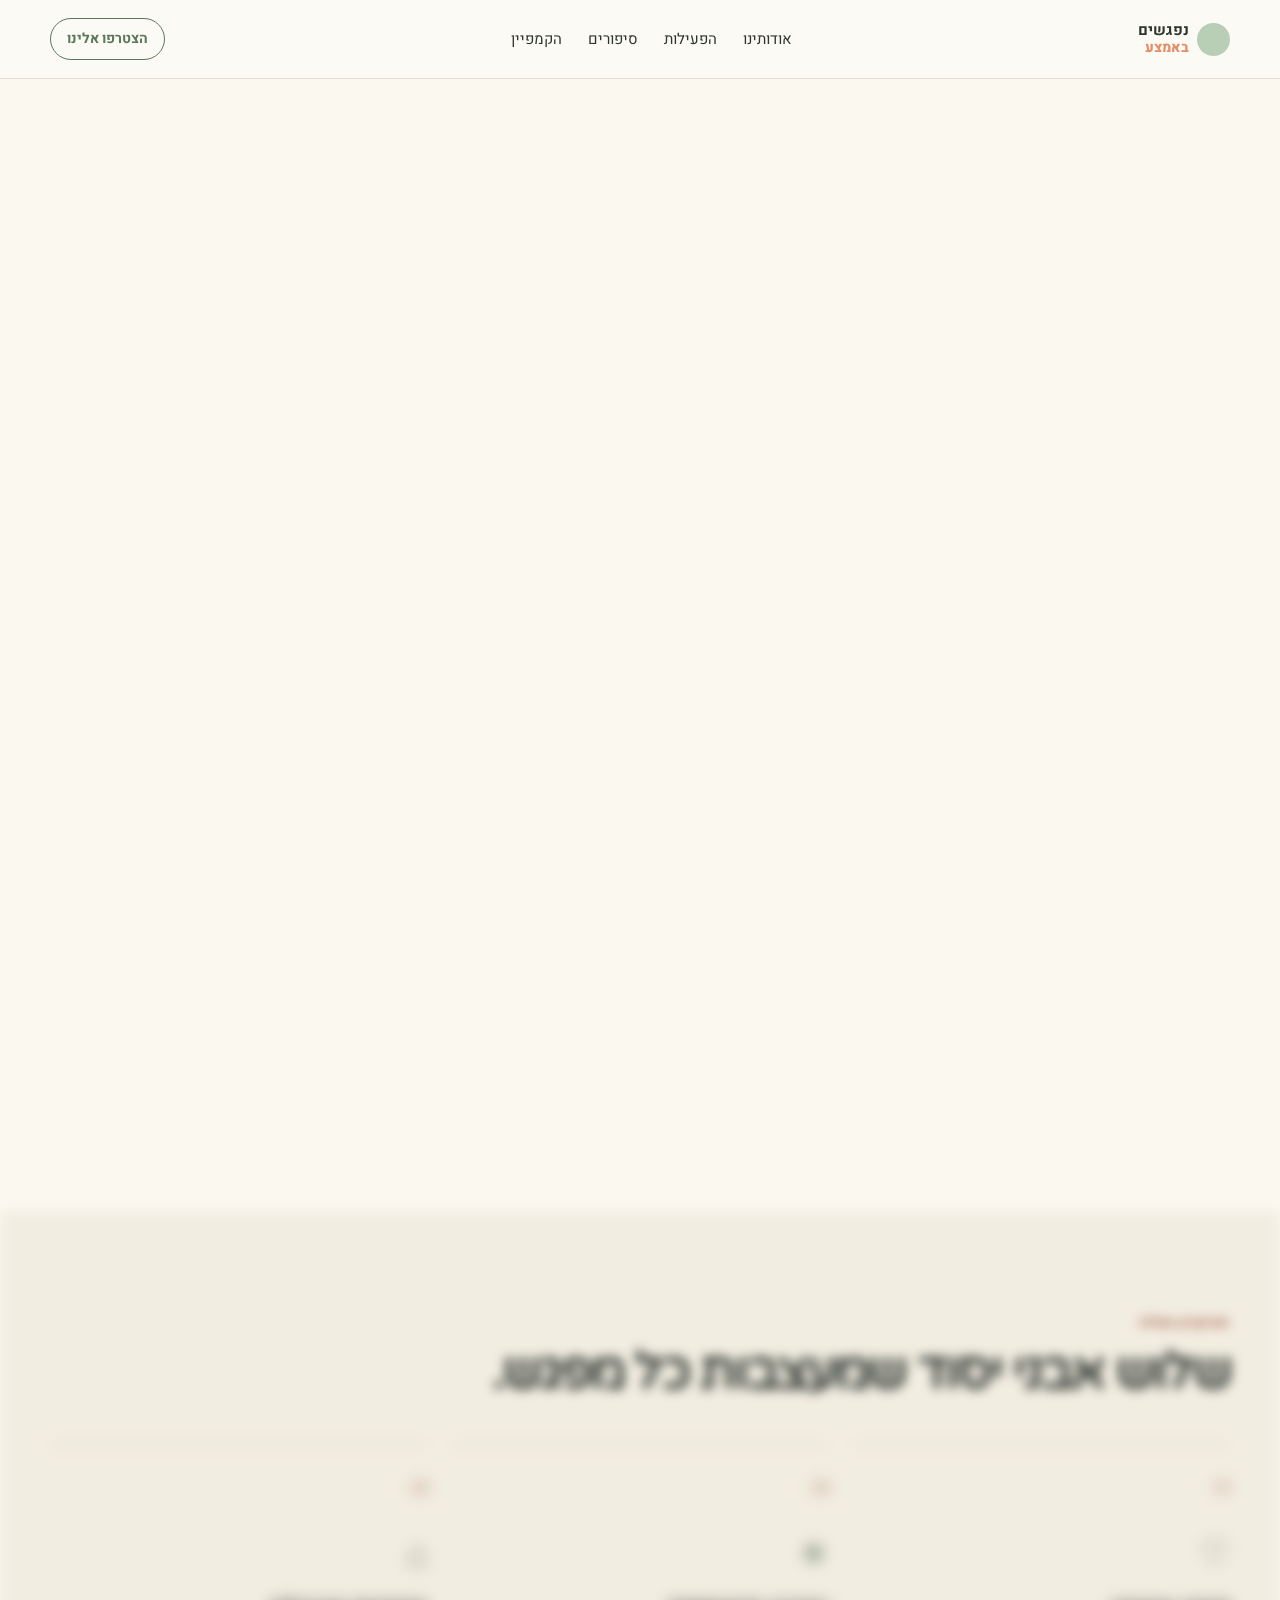
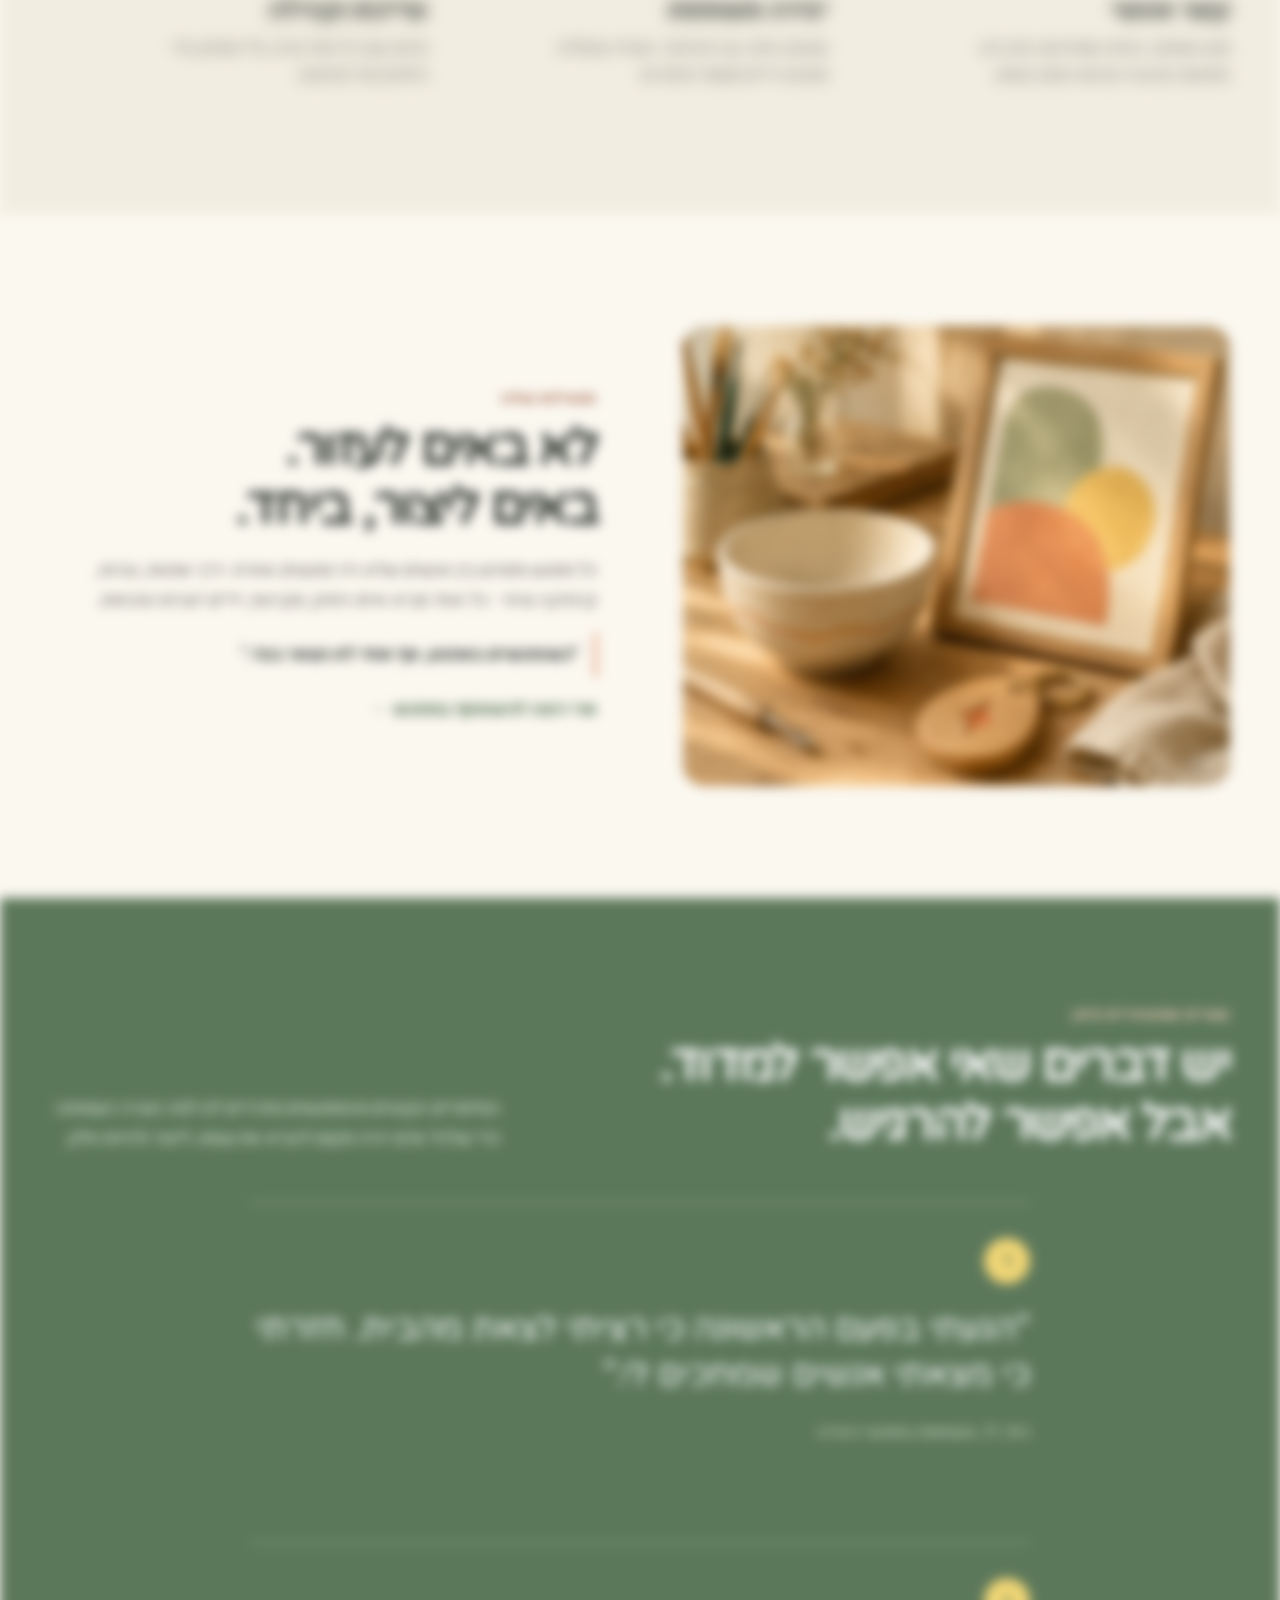
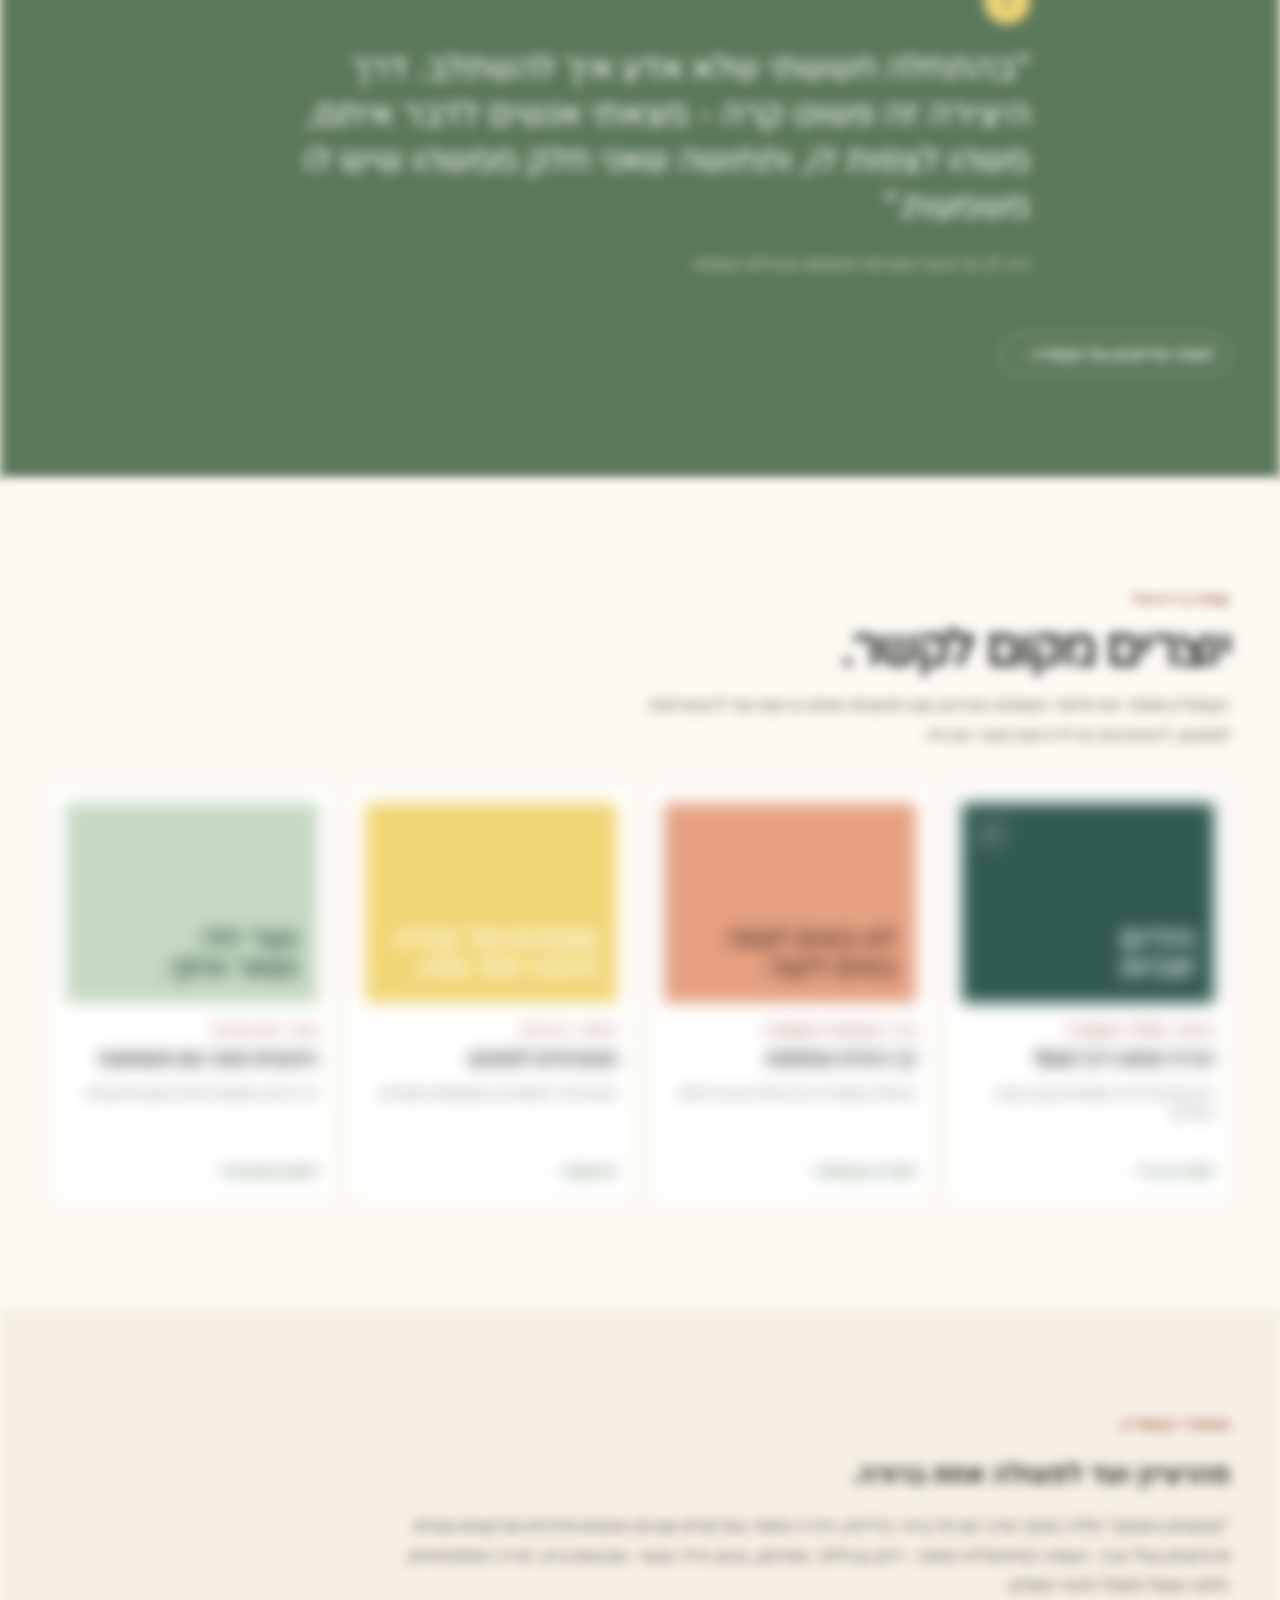
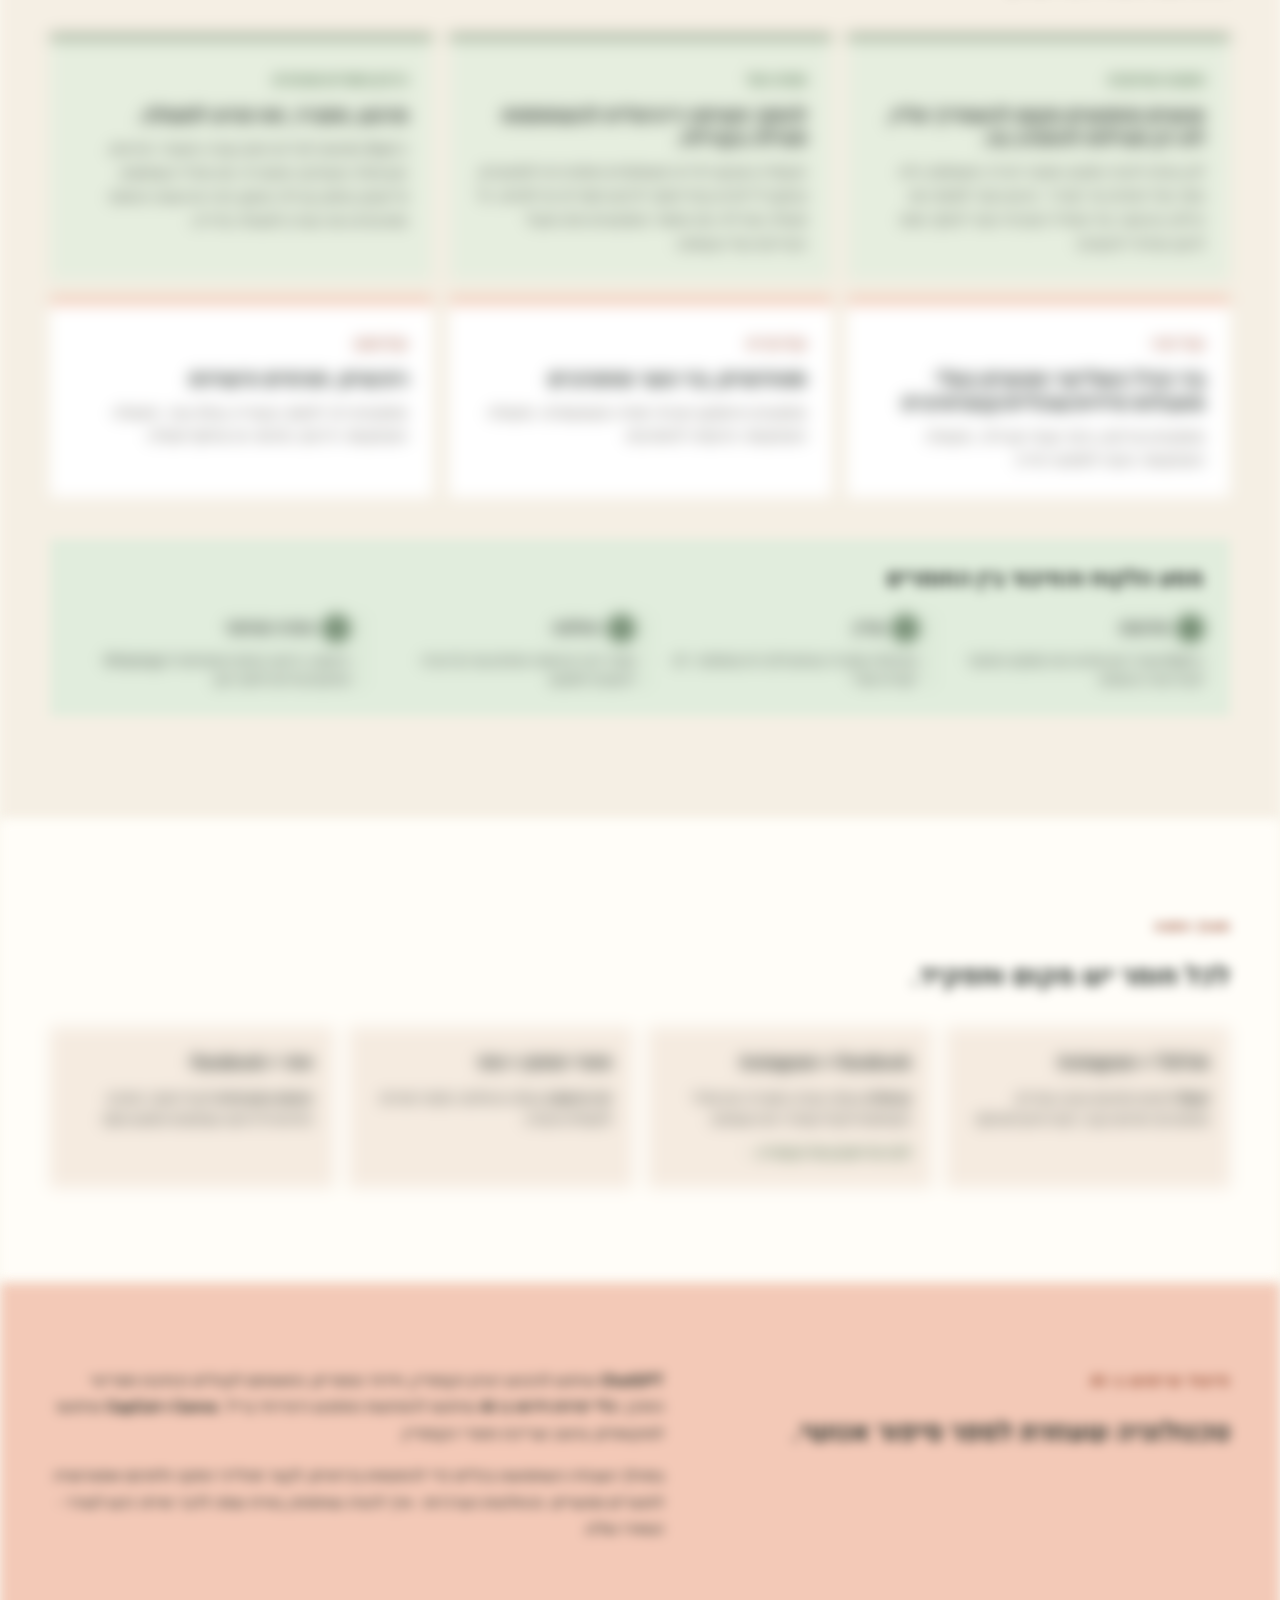
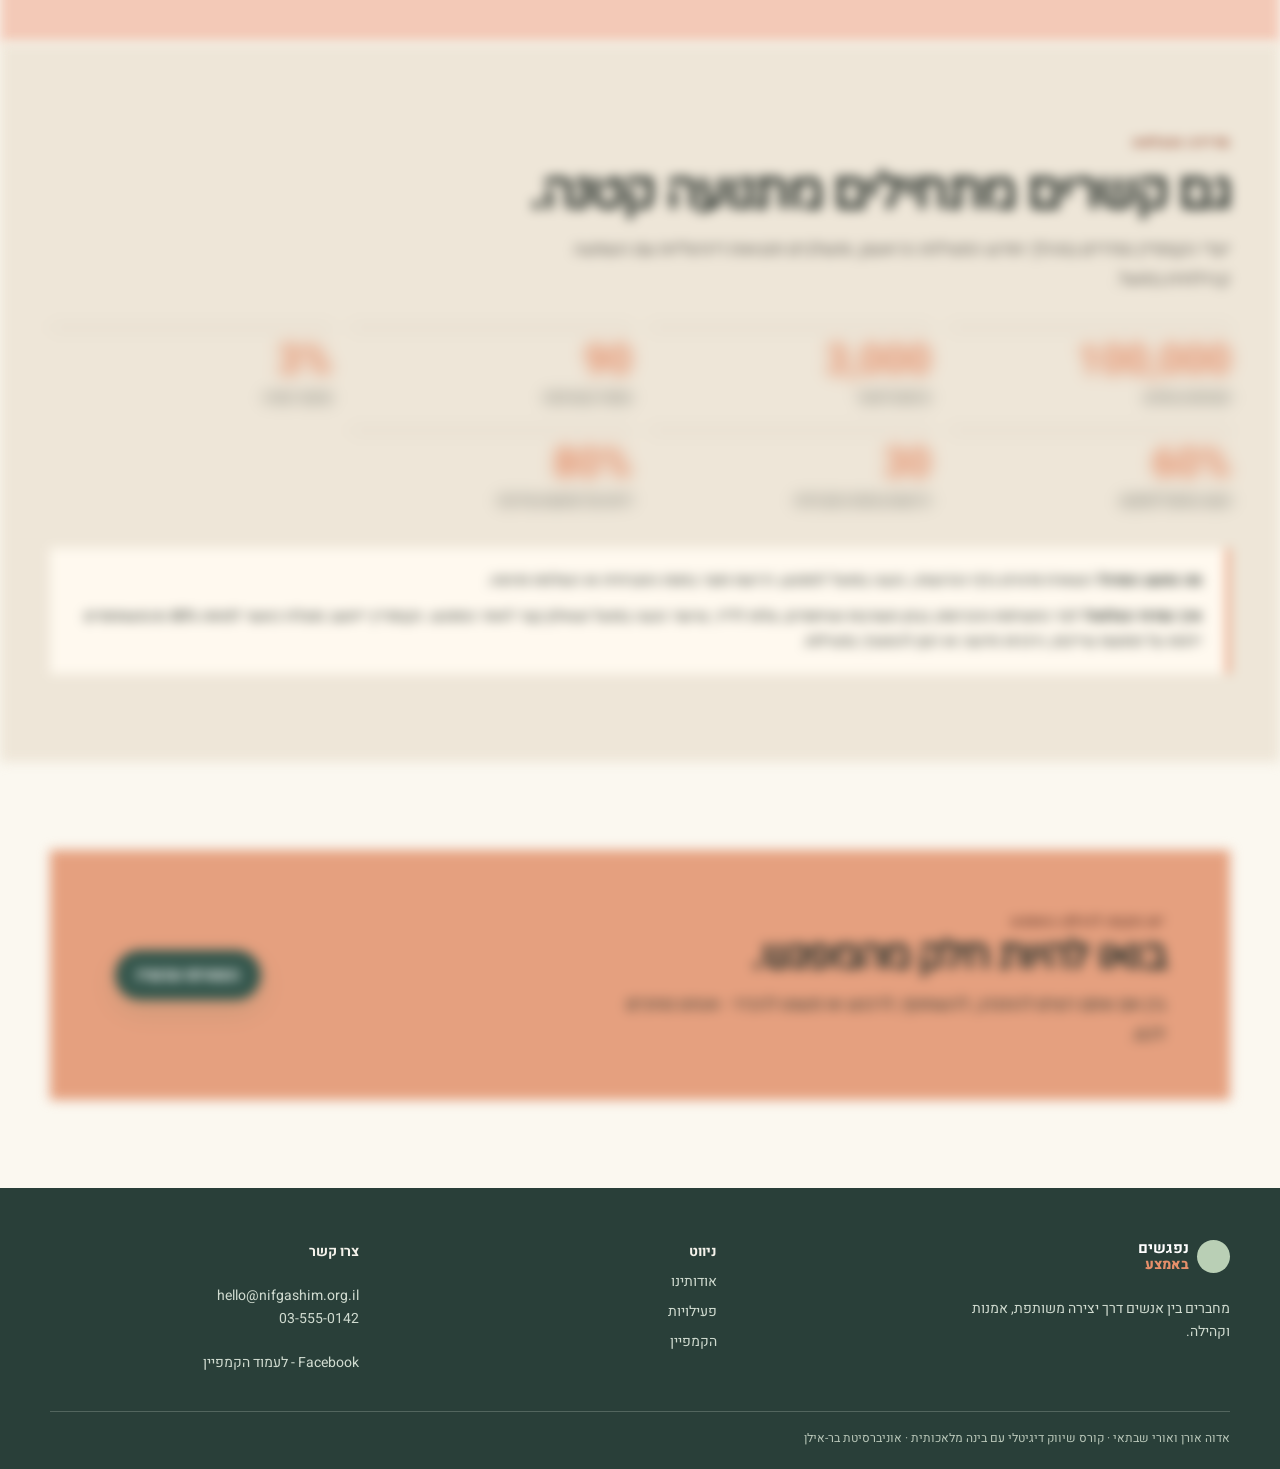
==== commit 79488366: "Add inclusive participant testimonials" ====
--- a/index.html
+++ b/index.html
@@ -45,7 +45,7 @@
     </div></section>
 
     <section id="stories" class="impact"><div class="shell"><p class="section-label">קשרים שמשאירים סימן</p><div class="impact-head"><h2>יש דברים שאי אפשר למדוד.<br>אבל אפשר להרגיש.</h2><p>הסיפורים הקטנים מהמפגשים מזכירים לנו למה נוצרה העמותה: כדי שלכל אדם יהיה מקום להביא את עצמו, ליצור ולהיות חלק.</p></div>
-      <div class="testimonial"><div class="avatar">ר</div><blockquote>"הגעתי בפעם הראשונה כי רציתי לצאת מהבית. חזרתי כי מצאתי אנשים שמחכים לי."</blockquote><p>רחל, משתתפת במפגשי היצירה</p><a class="facebook-cta" href="https://www.facebook.com/profile.php?id=61591361755795&sk=about&locale=he_IL" target="_blank" rel="noopener">לעמוד הפייסבוק של הקמפיין ←</a></div>
+      <div class="testimonials-grid"><article class="testimonial"><div class="avatar">ר</div><blockquote>"הגעתי בפעם הראשונה כי רציתי לצאת מהבית. חזרתי כי מצאתי אנשים שמחכים לי."</blockquote><p>רחל, 71, משתתפת במפגשי היצירה</p></article><article class="testimonial"><div class="avatar">ג</div><blockquote>"בהתחלה חששתי שלא אדע איך להשתלב. דרך היצירה זה פשוט קרה - מצאתי אנשים לדבר איתם, משהו לצפות לו, ותחושה שאני חלק ממשהו שיש לו משמעות."</blockquote><p>גיא, 21, על הרצף האוטיסטי ומשתתף בפעילות העמותה</p></article></div><a class="facebook-cta" href="https://www.facebook.com/profile.php?id=61591361755795&sk=about&locale=he_IL" target="_blank" rel="noopener">לעמוד הפייסבוק של הקמפיין ←</a>
     </div></section>
 
     <section id="campaign" class="campaign"><div class="shell">
--- a/styles.css
+++ b/styles.css
@@ -6,3 +6,4 @@
 .strategy-rationale{display:grid;grid-template-columns:repeat(3,1fr);gap:16px;margin:0 0 18px}.strategy-rationale article{padding:25px;background:#e6eedf;border-top:4px solid var(--forest)}.strategy-rationale span{font-size:13px;color:#4d6e4c;font-weight:800}.strategy-rationale h3{font-size:20px;margin:10px 0}.strategy-rationale p{font-size:15px;line-height:1.6;margin:0;color:#4f554d}@media(max-width:760px){.strategy-rationale{grid-template-columns:1fr}}
 
 @media (prefers-reduced-motion:no-preference){.reveal-on-scroll{opacity:0;transform:translateY(22px);filter:blur(6px);transition:opacity .58s ease var(--reveal-delay,0ms),transform .66s cubic-bezier(.22,1,.36,1) var(--reveal-delay,0ms),filter .58s ease var(--reveal-delay,0ms);will-change:opacity,transform,filter}.reveal-on-scroll.is-visible{opacity:1;transform:translateY(0);filter:blur(0)}}
+.metrics-intro{max-width:720px;margin:12px 0 0;color:#625f58}.metrics-note{margin-top:28px;padding:20px 24px;background:#fff9ef;border-right:4px solid var(--peach)}.metrics-note p{font-size:15px;line-height:1.65;margin:0}.metrics-note p+p{margin-top:12px}@media(max-width:460px){.metrics-note{padding:18px}}
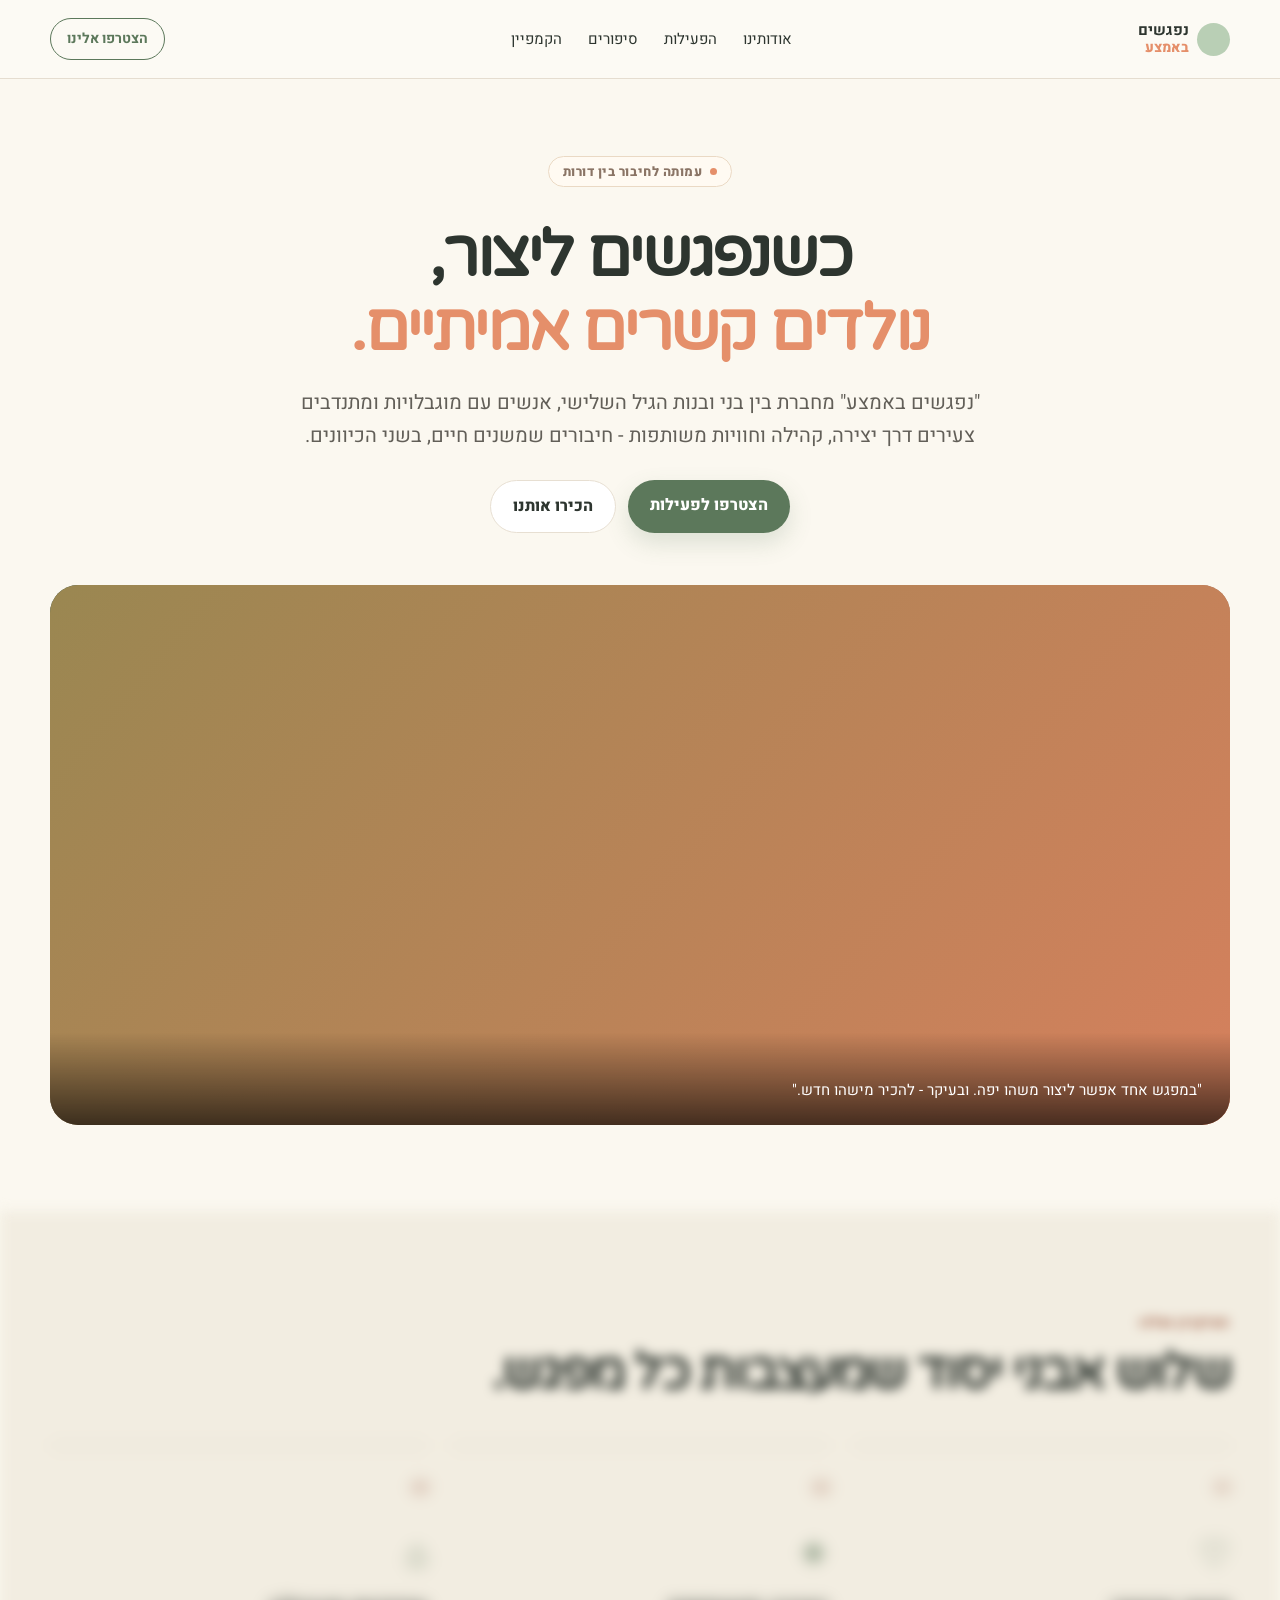
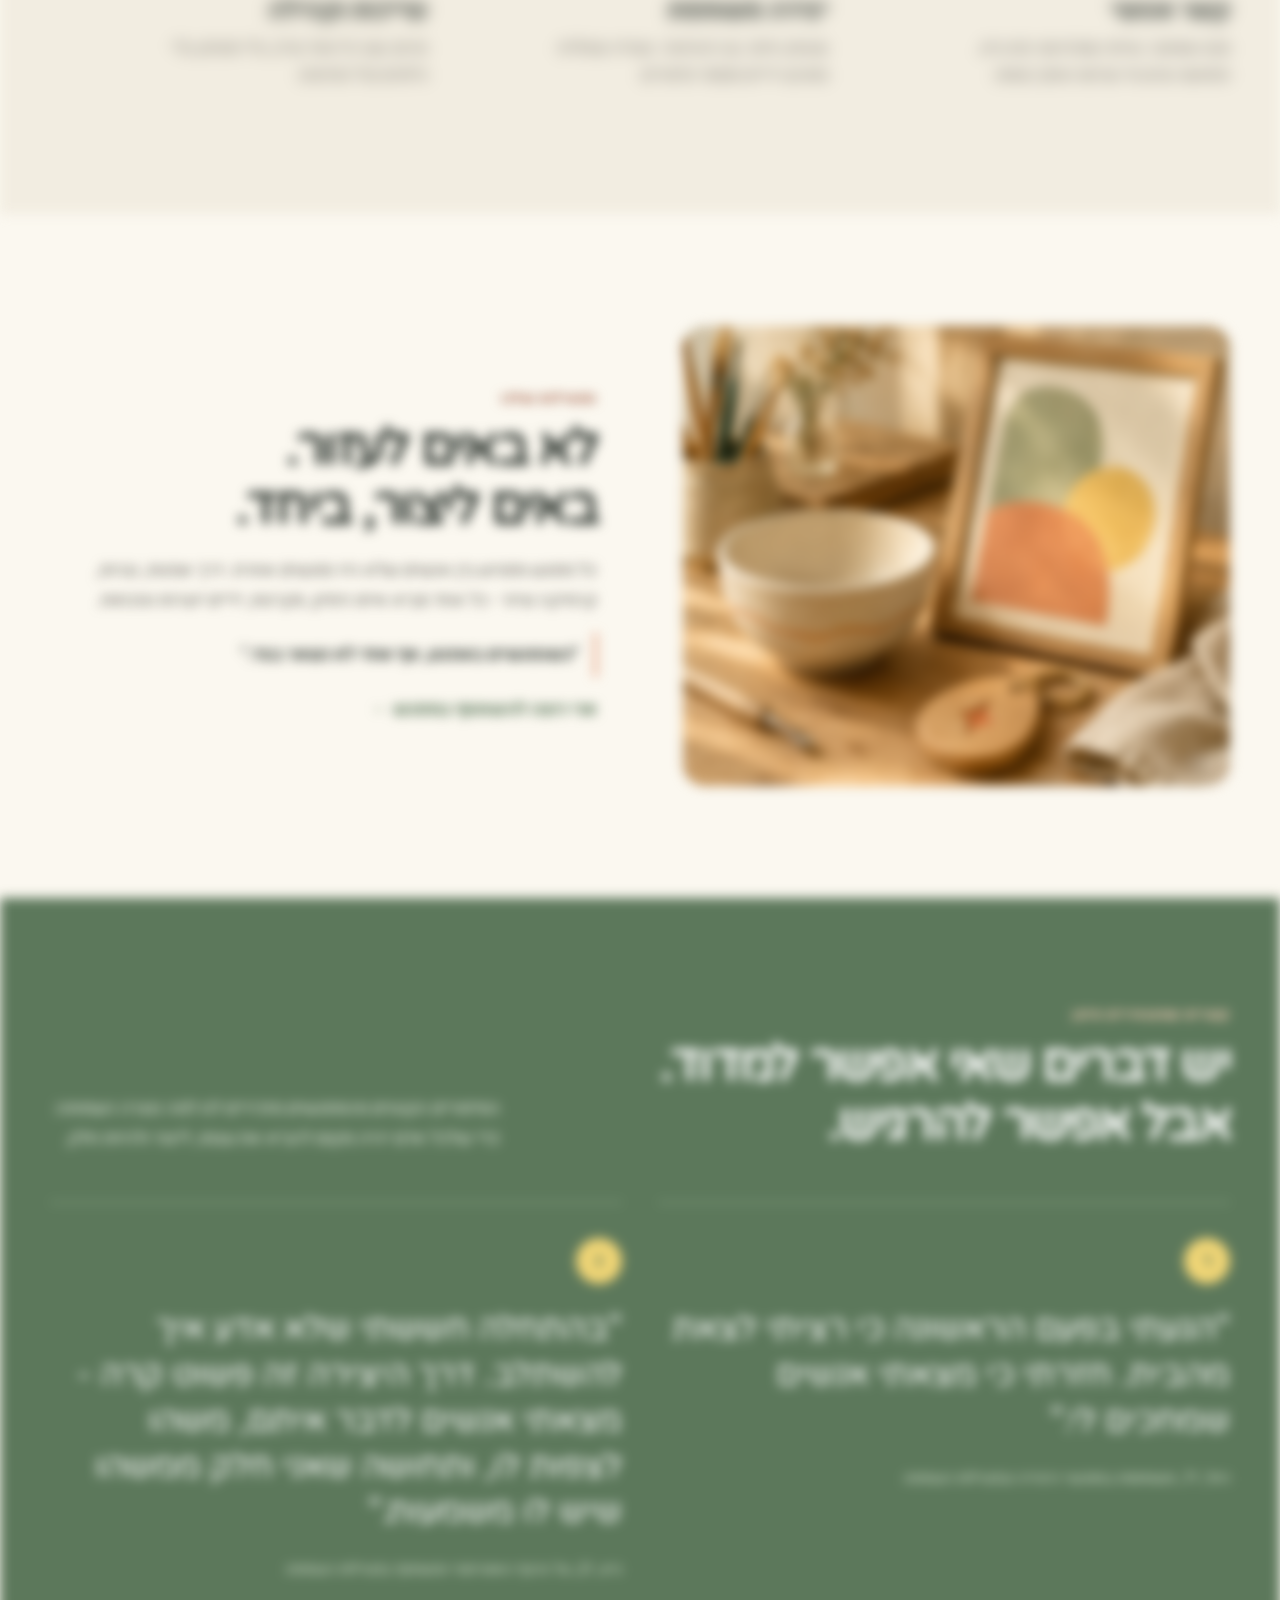
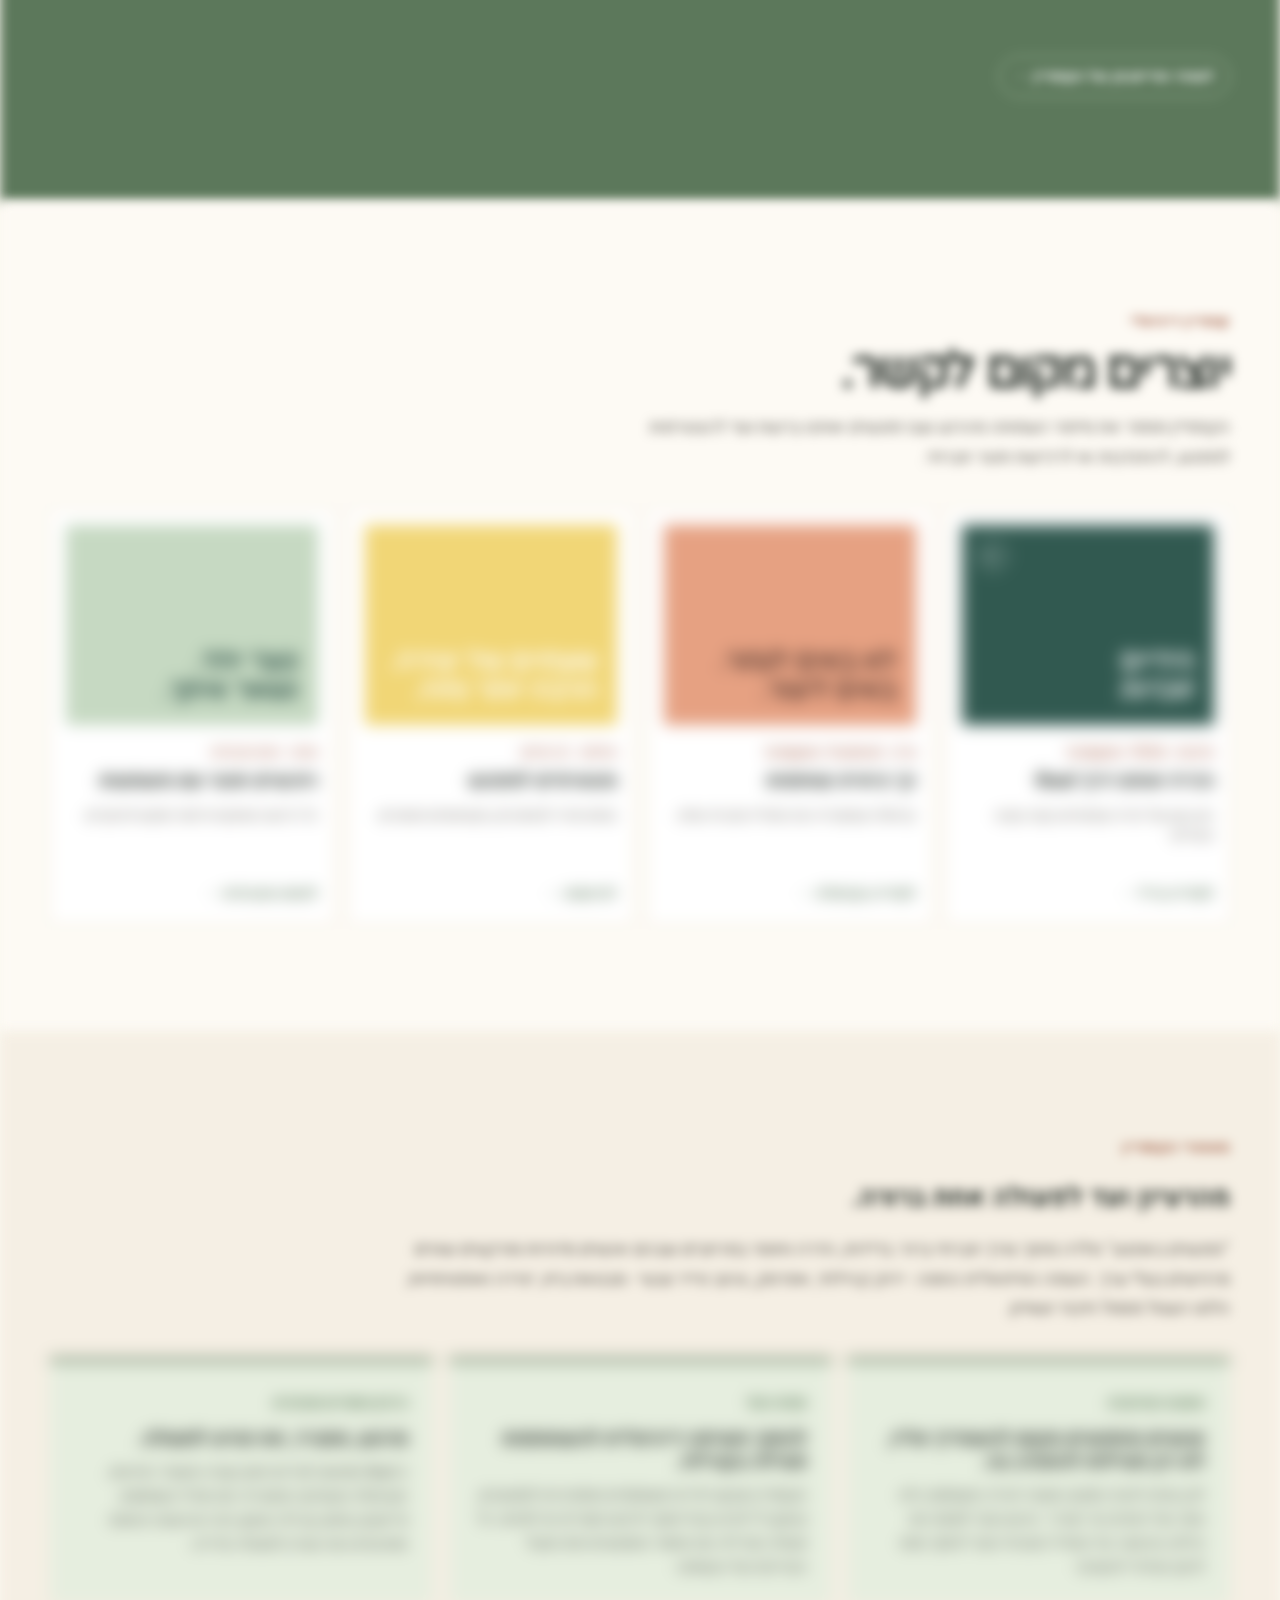
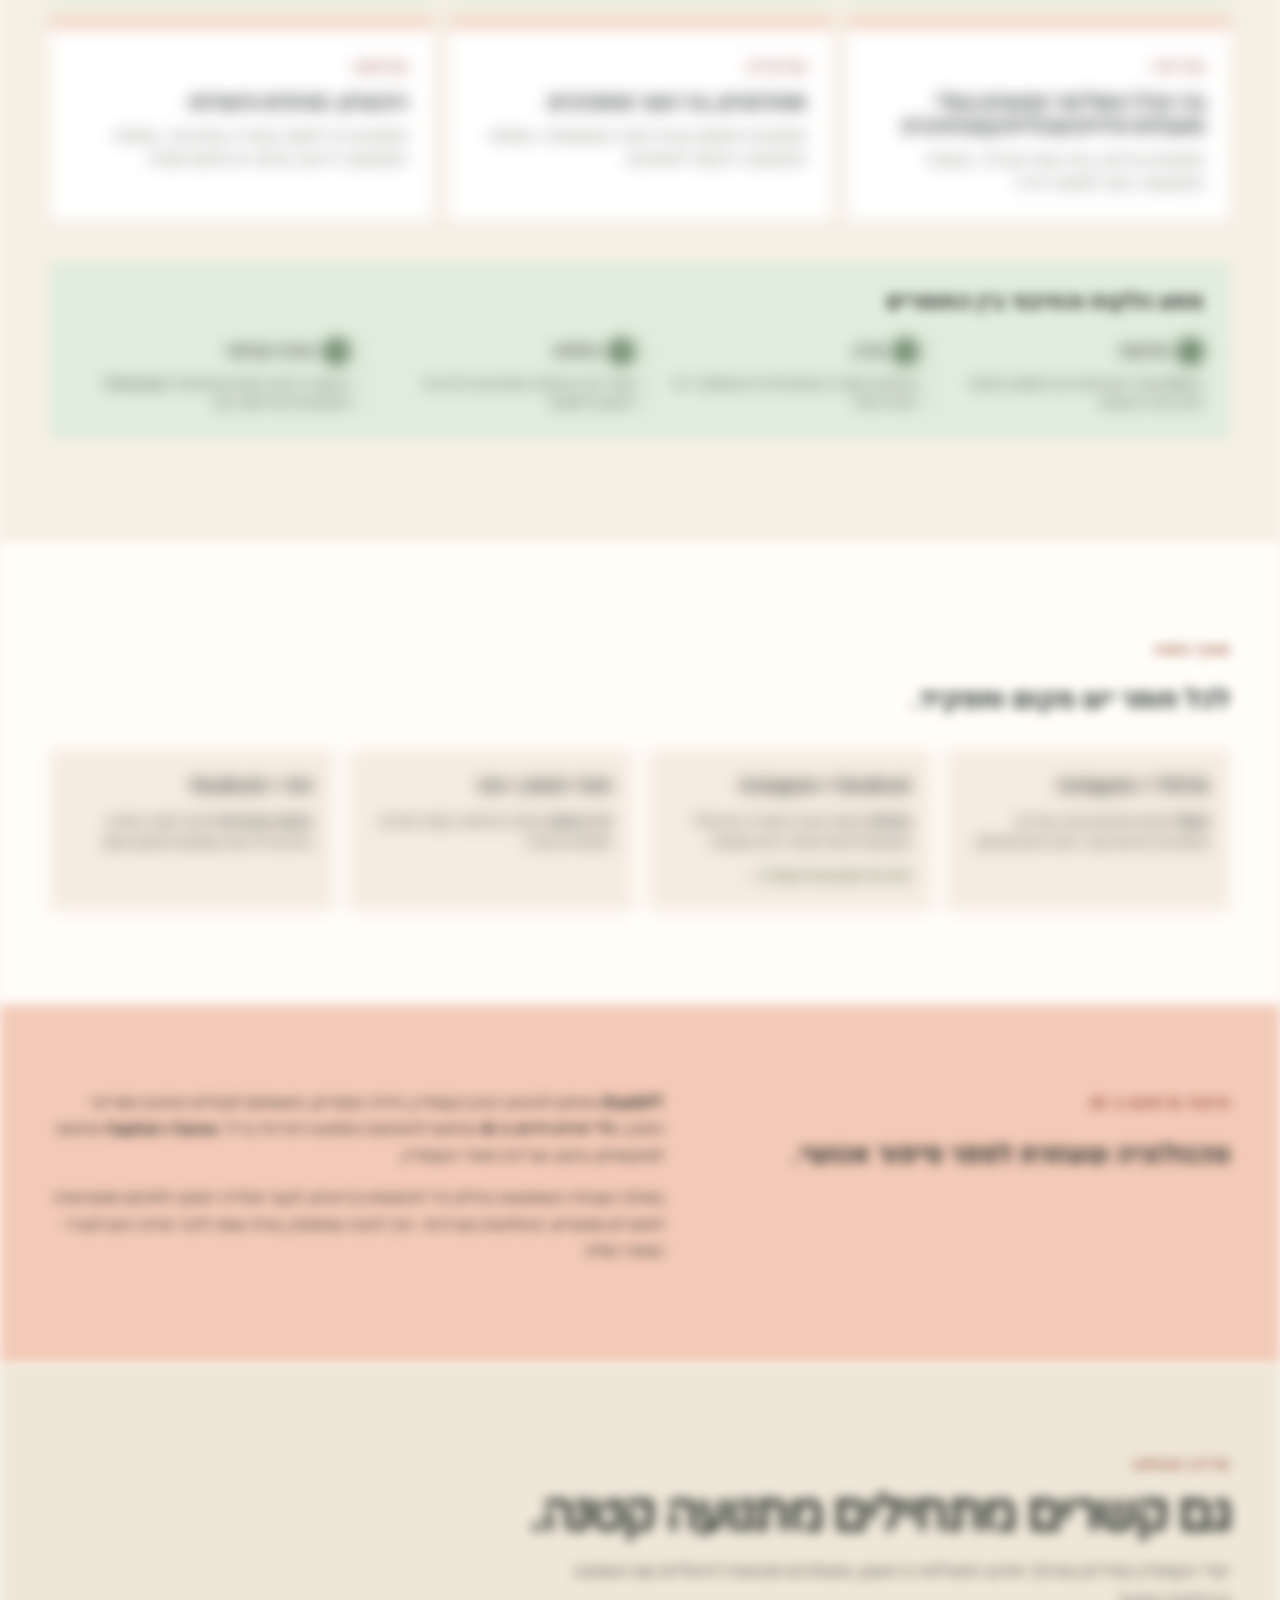
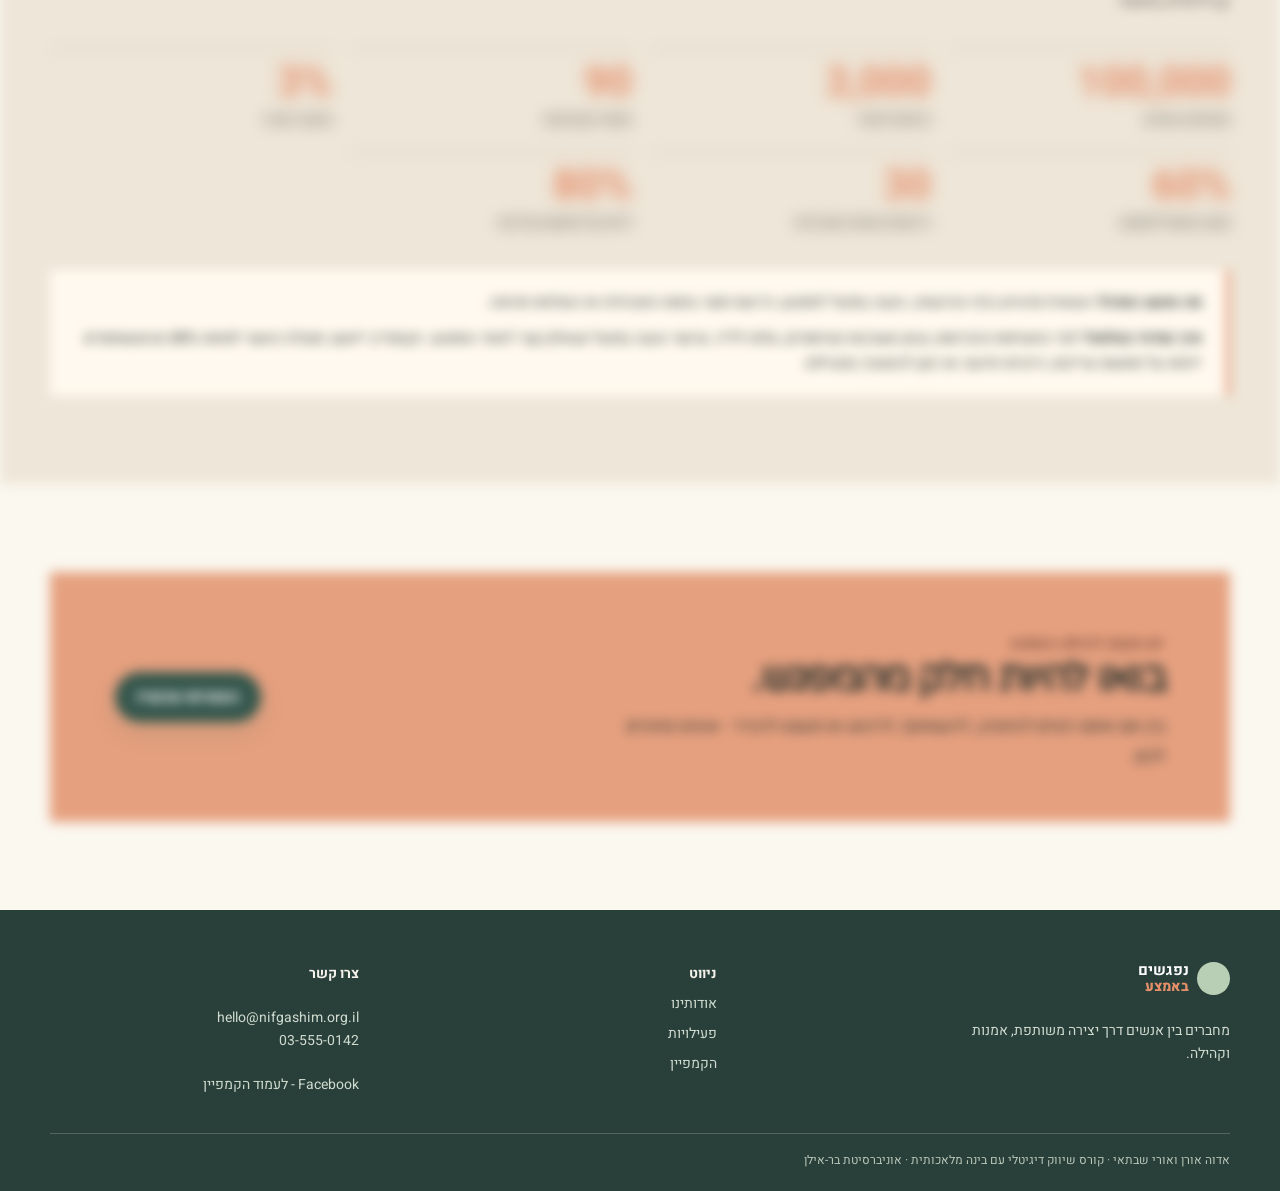
==== commit 30db3f6d: "Clarify Rachels role in the organization" ====
--- a/index.html
+++ b/index.html
@@ -45,7 +45,7 @@
     </div></section>
 
     <section id="stories" class="impact"><div class="shell"><p class="section-label">קשרים שמשאירים סימן</p><div class="impact-head"><h2>יש דברים שאי אפשר למדוד.<br>אבל אפשר להרגיש.</h2><p>הסיפורים הקטנים מהמפגשים מזכירים לנו למה נוצרה העמותה: כדי שלכל אדם יהיה מקום להביא את עצמו, ליצור ולהיות חלק.</p></div>
-      <div class="testimonials-grid"><article class="testimonial"><div class="avatar">ר</div><blockquote>"הגעתי בפעם הראשונה כי רציתי לצאת מהבית. חזרתי כי מצאתי אנשים שמחכים לי."</blockquote><p>רחל, 71, משתתפת במפגשי היצירה</p></article><article class="testimonial"><div class="avatar">ג</div><blockquote>"בהתחלה חששתי שלא אדע איך להשתלב. דרך היצירה זה פשוט קרה - מצאתי אנשים לדבר איתם, משהו לצפות לו, ותחושה שאני חלק ממשהו שיש לו משמעות."</blockquote><p>גיא, 21, על הרצף האוטיסטי ומשתתף בפעילות העמותה</p></article></div><a class="facebook-cta" href="https://www.facebook.com/profile.php?id=61591361755795&sk=about&locale=he_IL" target="_blank" rel="noopener">לעמוד הפייסבוק של הקמפיין ←</a>
+      <div class="testimonials-grid"><article class="testimonial"><div class="avatar">ר</div><blockquote>"הגעתי בפעם הראשונה כי רציתי לצאת מהבית. חזרתי כי מצאתי אנשים שמחכים לי."</blockquote><p>רחל, 71, משתתפת במפגשי היצירה ובפעילות העמותה</p></article><article class="testimonial"><div class="avatar">ג</div><blockquote>"בהתחלה חששתי שלא אדע איך להשתלב. דרך היצירה זה פשוט קרה - מצאתי אנשים לדבר איתם, משהו לצפות לו, ותחושה שאני חלק ממשהו שיש לו משמעות."</blockquote><p>גיא, 21, על הרצף האוטיסטי ומשתתף בפעילות העמותה</p></article></div><a class="facebook-cta" href="https://www.facebook.com/profile.php?id=61591361755795&sk=about&locale=he_IL" target="_blank" rel="noopener">לעמוד הפייסבוק של הקמפיין ←</a>
     </div></section>
 
     <section id="campaign" class="campaign"><div class="shell">
--- a/styles.css
+++ b/styles.css
@@ -7,3 +7,4 @@
 
 @media (prefers-reduced-motion:no-preference){.reveal-on-scroll{opacity:0;transform:translateY(22px);filter:blur(6px);transition:opacity .58s ease var(--reveal-delay,0ms),transform .66s cubic-bezier(.22,1,.36,1) var(--reveal-delay,0ms),filter .58s ease var(--reveal-delay,0ms);will-change:opacity,transform,filter}.reveal-on-scroll.is-visible{opacity:1;transform:translateY(0);filter:blur(0)}}
 .metrics-intro{max-width:720px;margin:12px 0 0;color:#625f58}.metrics-note{margin-top:28px;padding:20px 24px;background:#fff9ef;border-right:4px solid var(--peach)}.metrics-note p{font-size:15px;line-height:1.65;margin:0}.metrics-note p+p{margin-top:12px}@media(max-width:460px){.metrics-note{padding:18px}}
+.testimonials-grid{display:grid;grid-template-columns:repeat(2,1fr);gap:36px;margin-top:48px}.testimonials-grid .testimonial{margin:0;max-width:none}.testimonials-grid+.facebook-cta{margin-top:24px}@media(max-width:760px){.testimonials-grid{grid-template-columns:1fr;gap:0}}
